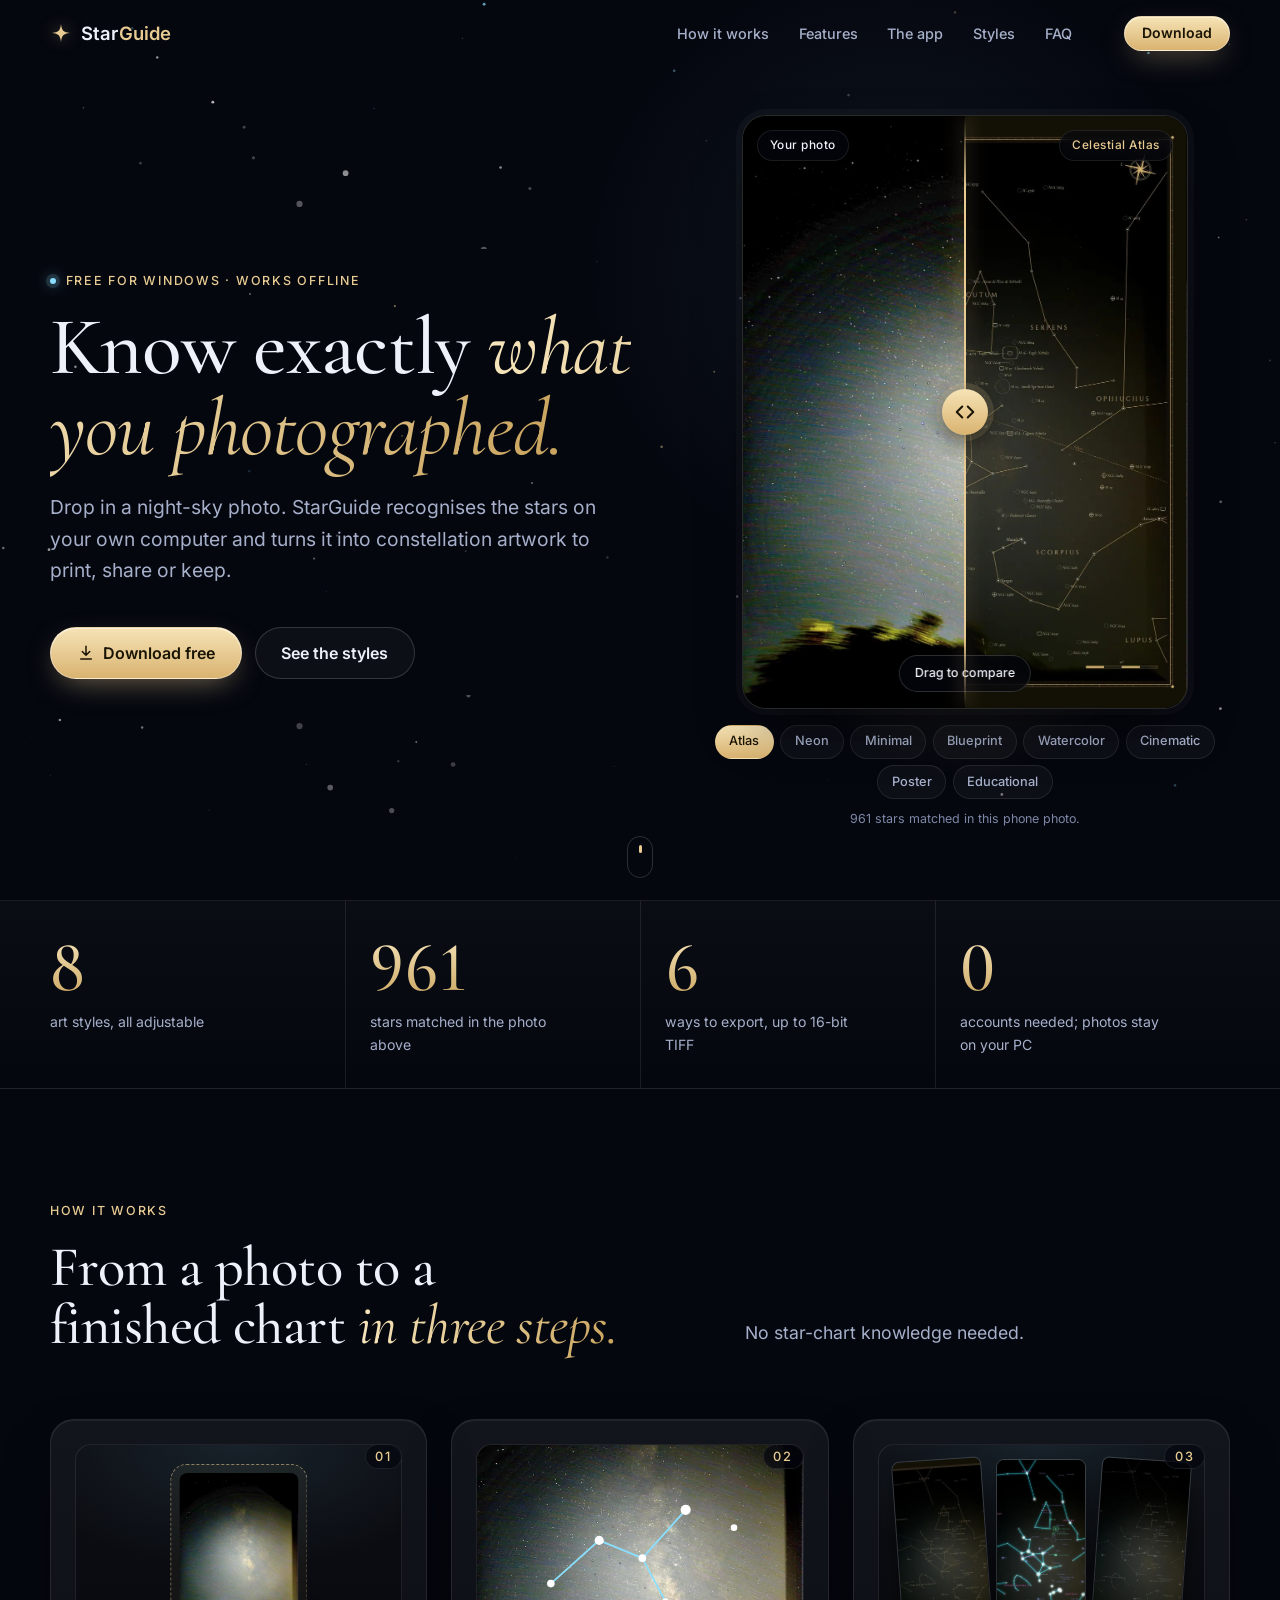
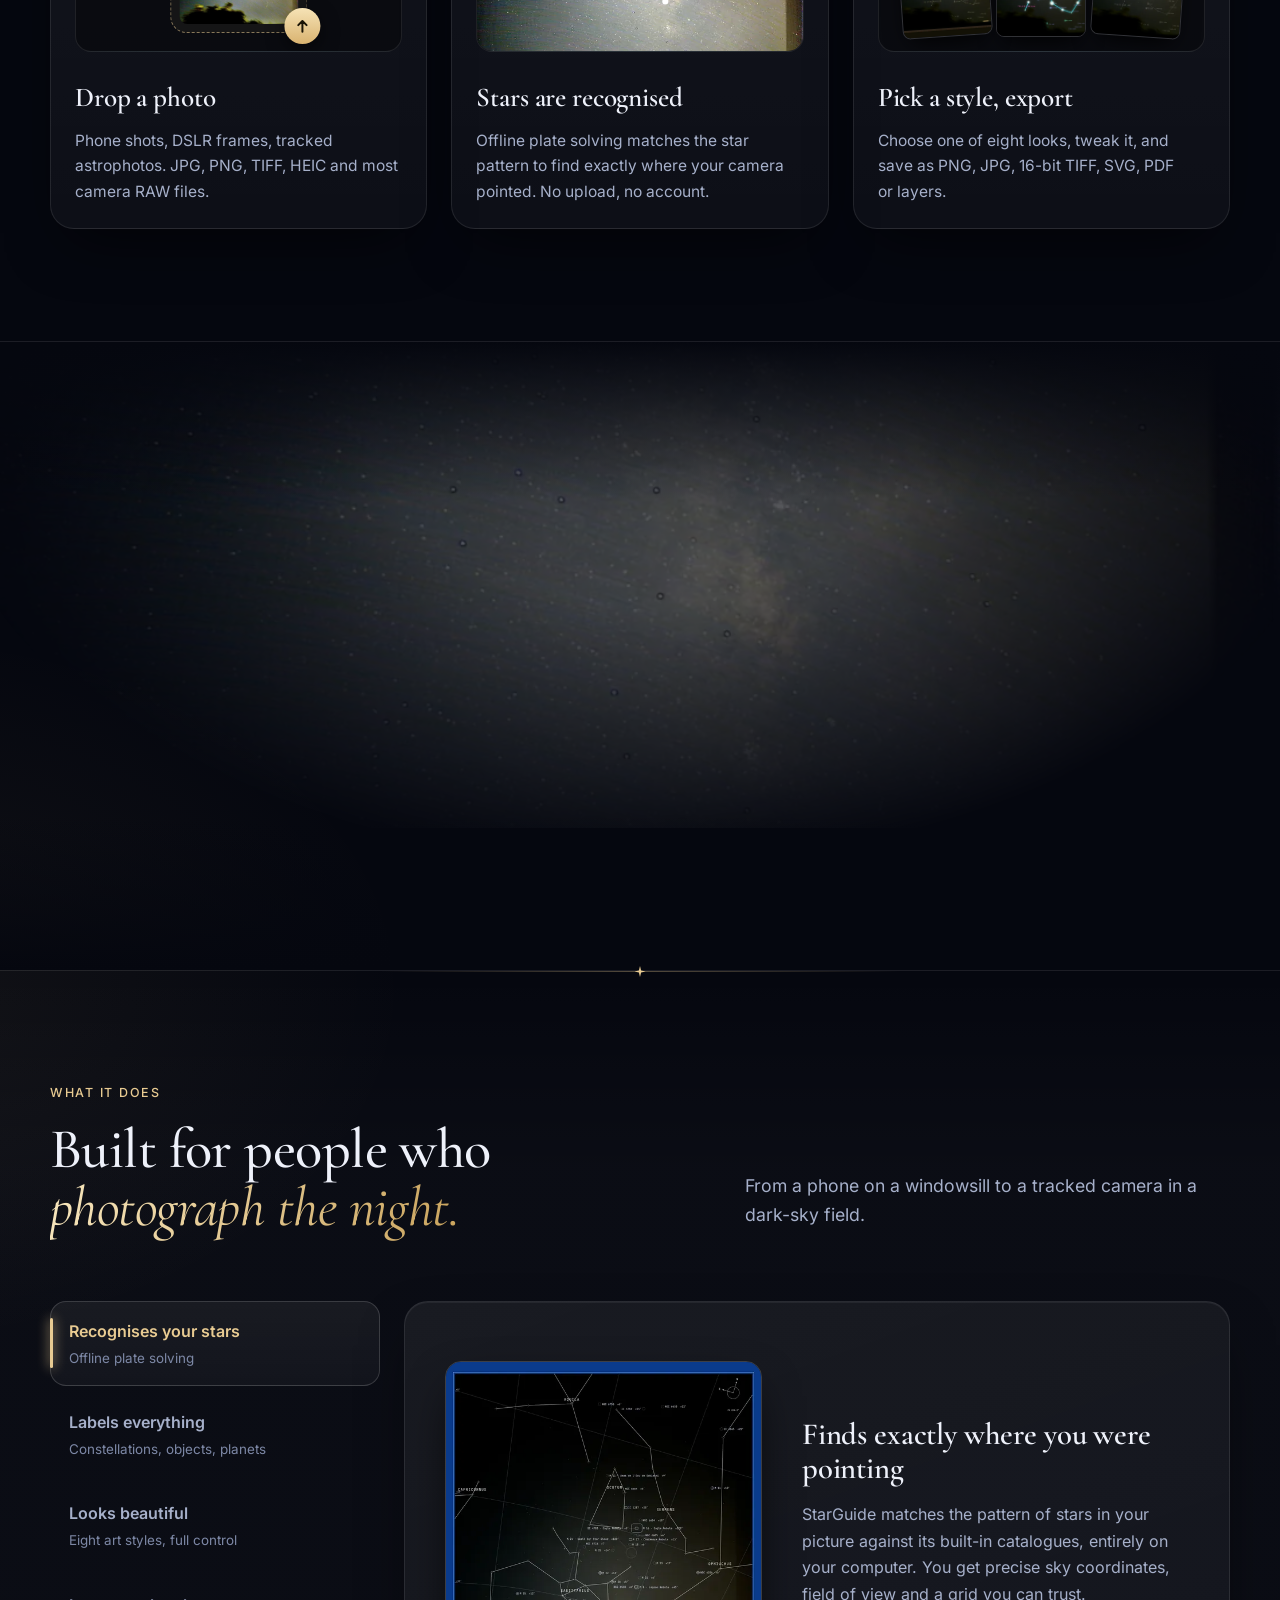
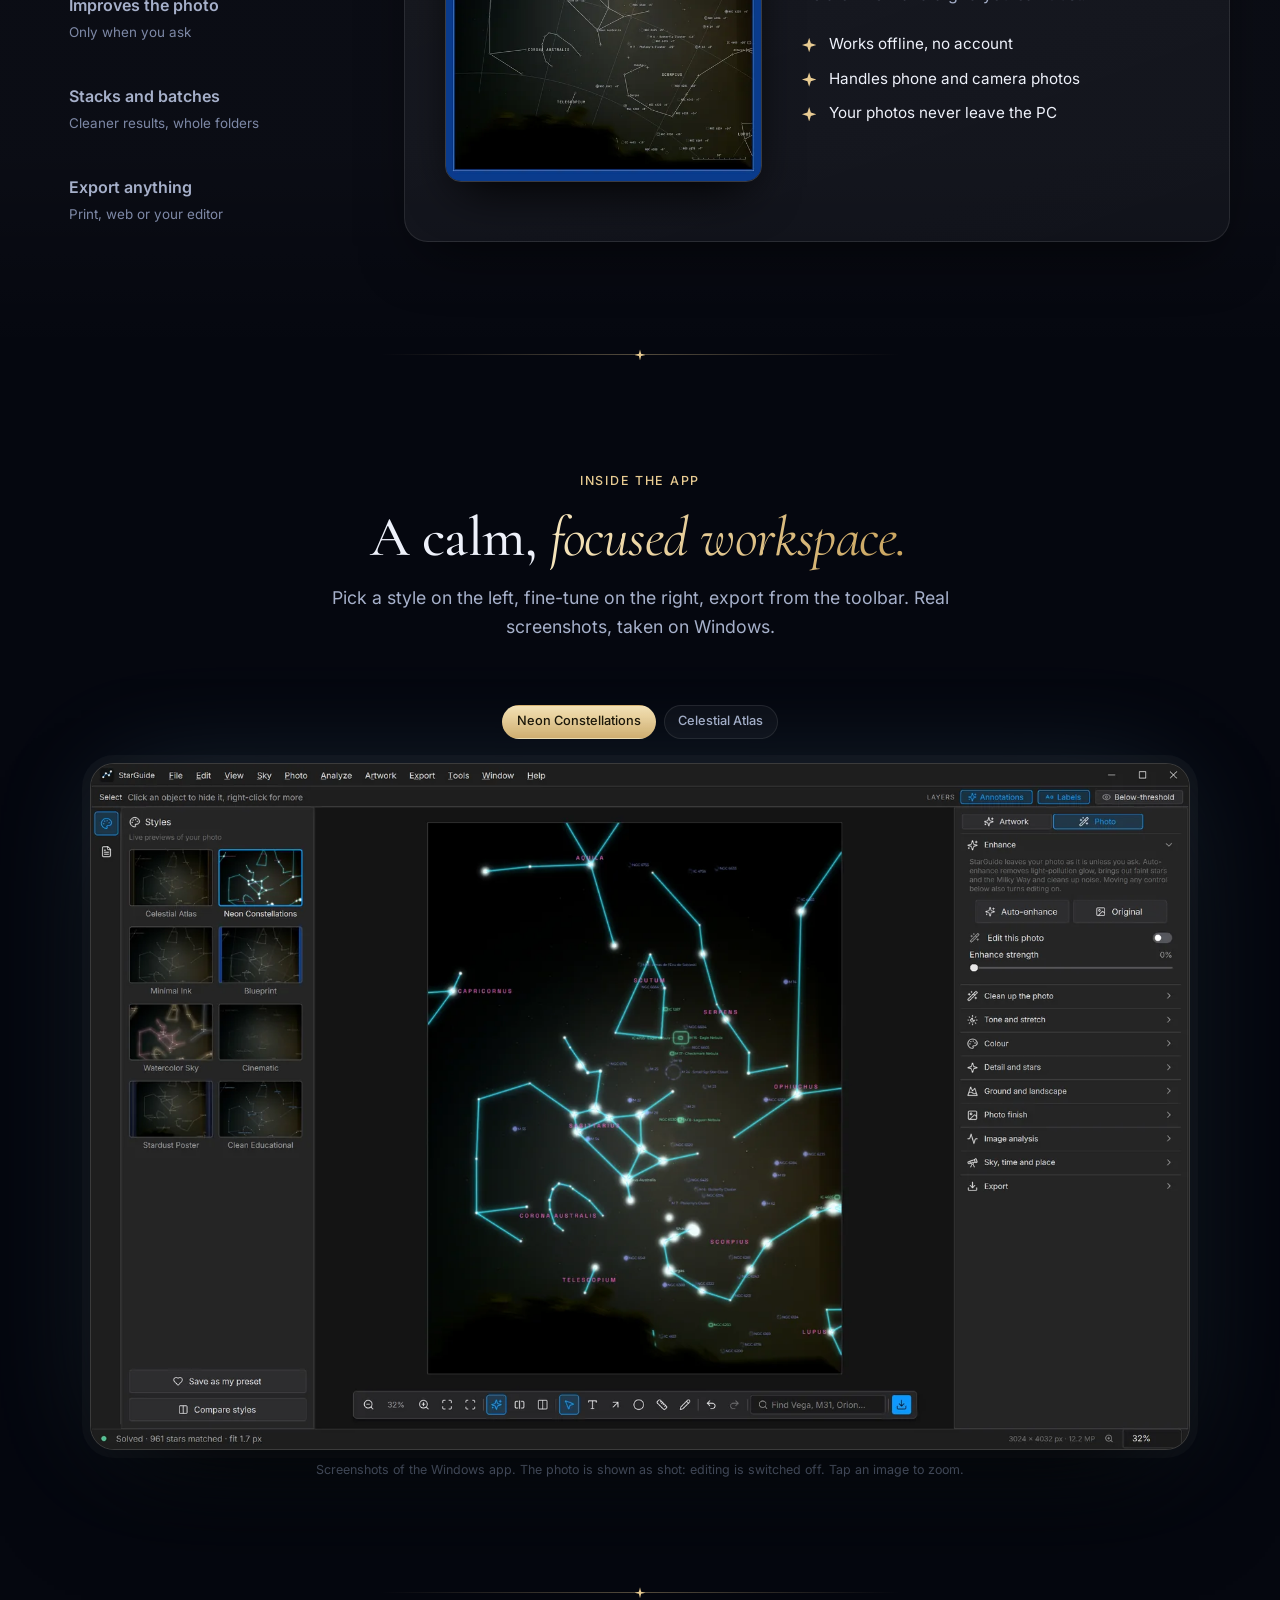
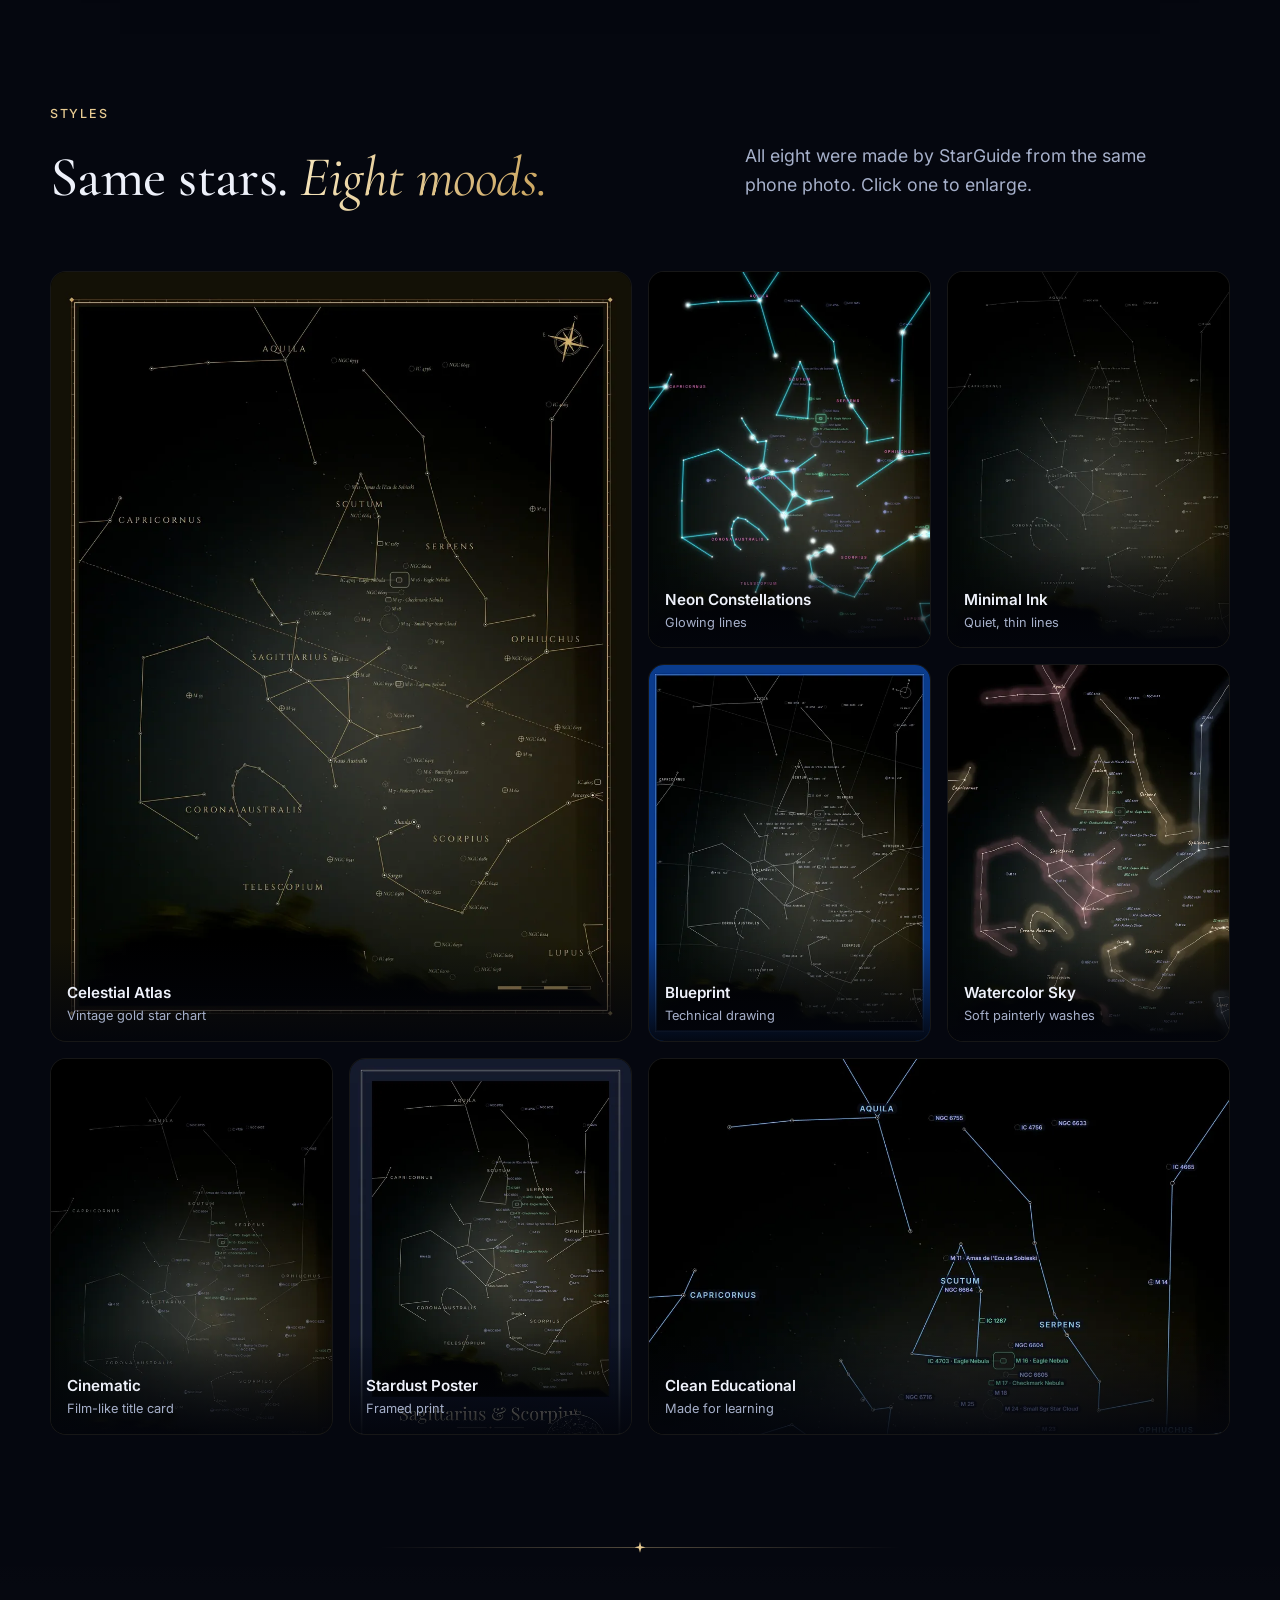
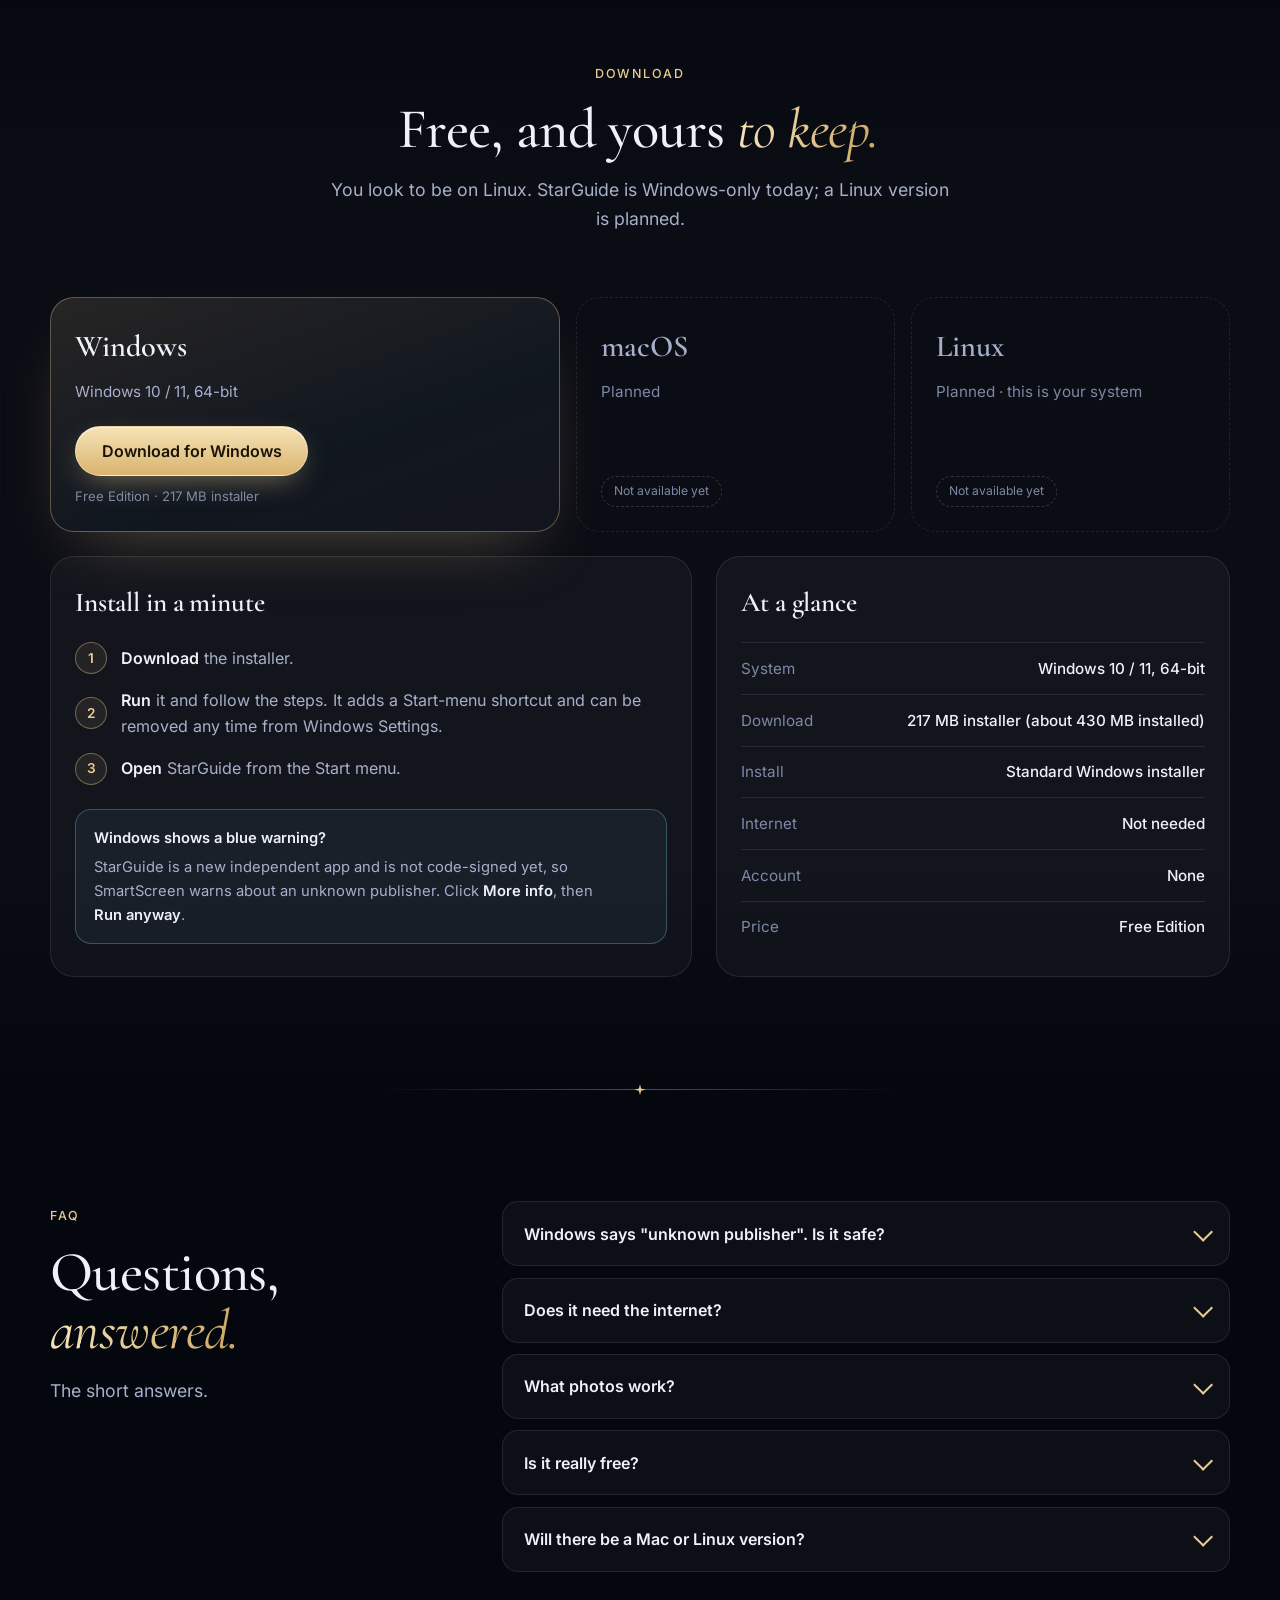
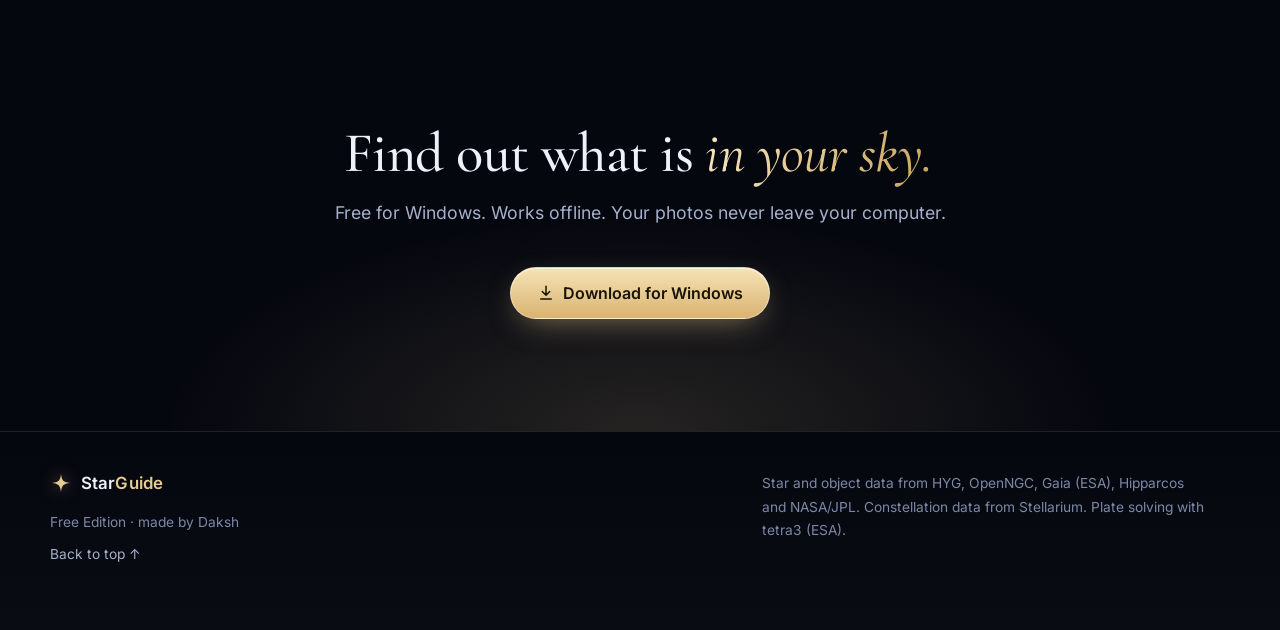
==== index.html @ fa088d29 "Download buttons go straight to the installer; drop the zip option" ====
<!doctype html>
<html lang="en" class="no-js">
<head>
<meta charset="utf-8">
<meta name="viewport" content="width=device-width, initial-scale=1">
<title>StarGuide – know what you photographed</title>
<meta name="description" content="StarGuide recognises the stars in your night-sky photo, offline, and turns it into beautiful annotated constellation artwork. Free for Windows.">
<meta name="theme-color" content="#05070f">
<meta name="color-scheme" content="dark">
<meta property="og:type" content="website">
<meta property="og:title" content="StarGuide – know what you photographed">
<meta property="og:description" content="Offline star recognition and constellation artwork for night-sky photos. Free for Windows.">
<meta property="og:image" content="img/og.jpg">
<meta property="og:image:width" content="1200">
<meta property="og:image:height" content="630">
<meta property="og:image:alt" content="A night-sky photo turned into a gold constellation chart by StarGuide">
<meta name="twitter:card" content="summary_large_image">
<link rel="icon" href="favicon.svg" type="image/svg+xml">
<link rel="preload" href="fonts/cormorant-garamond-latin-500-normal.woff" as="font" type="font/woff" crossorigin>
<link rel="preload" href="fonts/inter-latin-400-normal.woff" as="font" type="font/woff" crossorigin>
<link rel="preload" href="img/original-bright.webp" as="image" type="image/webp">
<link rel="stylesheet" href="css/style.css?v=20261121b">
<script>document.documentElement.className="js"</script>
</head>
<body>
<a class="skip" href="#main">Skip to content</a>
<div class="progress" aria-hidden="true"><i id="progress"></i></div>

<header class="nav" id="nav">
  <div class="wrap nav__in">
    <a class="brand" href="#top" aria-label="StarGuide home">
      <svg class="brand__mark" viewBox="0 0 64 64" aria-hidden="true"><path d="M32 6C34 25 39 30 58 32C39 34 34 39 32 58C30 39 25 34 6 32C25 30 30 25 32 6Z" fill="currentColor"/></svg>
      <span>Star<b>Guide</b></span>
    </a>
    <nav class="nav__links" id="menu" aria-label="Main">
      <a href="#how">How it works</a>
      <a href="#features">Features</a>
      <a href="#app">The app</a>
      <a href="#styles">Styles</a>
      <a href="#faq">FAQ</a>
    </nav>
    <a class="btn btn--sm nav__cta" href="#download">Download</a>
    <button class="burger" id="burger" type="button" aria-label="Menu" aria-expanded="false" aria-controls="menu"><i></i><i></i></button>
  </div>
</header>

<main id="main">
<!-- HERO -->
<section class="hero" id="top">
  <canvas class="hero__sky" id="sky" aria-hidden="true"></canvas>
  <div class="hero__glow" id="glow" aria-hidden="true"></div>
  <div class="wrap hero__in">
    <div class="hero__copy">
      <p class="eyebrow"><span class="dot"></span> Free for Windows · works offline</p>
      <h1>Know exactly <em>what you photographed.</em></h1>
      <p class="lead">Drop in a night-sky photo. StarGuide recognises the stars on your own computer and turns it into constellation artwork to print, share or keep.</p>
      <div class="cta">
        <a class="btn btn--lg" href="#download"><svg viewBox="0 0 24 24" aria-hidden="true"><path d="M12 3v12m0 0l-5-5m5 5l5-5M5 20h14" fill="none" stroke="currentColor" stroke-width="2" stroke-linecap="round" stroke-linejoin="round"/></svg>Download free</a>
        <a class="btn btn--ghost btn--lg" href="#styles">See the styles</a>
      </div>
    </div>

    <div class="stage" id="stage">
      <div class="cmp" id="cmp" style="--pos:50%">
        <img class="cmp__base" id="base" src="img/original-bright.webp" width="1100" height="1467" alt="Your night-sky photo of the Milky Way core, taken on a phone" fetchpriority="high">
        <div class="cmp__top">
          <img class="cmp__img is-on" id="topA" src="img/atlas.webp" width="1391" height="1800" alt="The same photo as a gold Celestial Atlas chart with constellations and objects labelled">
          <img class="cmp__img" id="topB" src="img/atlas.webp" width="1391" height="1800" alt="" aria-hidden="true">
        </div>
        <span class="cmp__tag cmp__tag--l" id="tagL">Your photo</span>
        <span class="cmp__tag cmp__tag--r" id="tagR">Celestial Atlas</span>
        <span class="cmp__hint" aria-hidden="true">Drag to compare</span>
        <div class="cmp__handle" id="handle" role="slider" tabindex="0" aria-label="Compare your photo with the StarGuide result" aria-valuemin="0" aria-valuemax="100" aria-valuenow="50" aria-valuetext="50% your photo">
          <span class="cmp__grip"><svg viewBox="0 0 24 24" aria-hidden="true"><path d="M9 6l-6 6 6 6M15 6l6 6-6 6" fill="none" stroke="currentColor" stroke-width="2.2" stroke-linecap="round" stroke-linejoin="round"/></svg></span>
        </div>
      </div>
      <div class="chips" id="chips" role="group" aria-label="Choose a style">
        <button type="button" class="chip is-on" data-style="atlas" aria-pressed="true">Atlas</button>
        <button type="button" class="chip" data-style="neon" aria-pressed="false">Neon</button>
        <button type="button" class="chip" data-style="minimal" aria-pressed="false">Minimal</button>
        <button type="button" class="chip" data-style="blueprint" aria-pressed="false">Blueprint</button>
        <button type="button" class="chip" data-style="watercolor" aria-pressed="false">Watercolor</button>
        <button type="button" class="chip" data-style="cinematic" aria-pressed="false">Cinematic</button>
        <button type="button" class="chip" data-style="poster" aria-pressed="false">Poster</button>
        <button type="button" class="chip" data-style="educational" aria-pressed="false">Educational</button>
      </div>
      <p class="caption">961 stars matched in this phone photo.</p>
    </div>
  </div>
  <a class="scrollcue" href="#how" aria-label="Scroll to how it works"><i></i></a>
</section>


<!-- FACTS -->
<section class="facts" aria-label="StarGuide in numbers">
  <ul class="wrap facts__in">
    <li><b data-n="8">8</b><span>art styles, all adjustable</span></li>
    <li><b data-n="961">961</b><span>stars matched in the photo above</span></li>
    <li><b data-n="6">6</b><span>ways to export, up to 16-bit TIFF</span></li>
    <li><b data-n="0">0</b><span>accounts needed; photos stay on your PC</span></li>
  </ul>
</section>

<!-- HOW IT WORKS -->
<section class="sec" id="how">
  <div class="wrap">
    <header class="sec__head sec__head--left reveal">
      <p class="eyebrow">How it works</p>
      <h2>From a photo to a finished chart <em>in three steps.</em></h2>
      <p class="sub">No star-chart knowledge needed.</p>
    </header>
    <ol class="steps" id="steps">
      <li class="step reveal">
        <div class="step__art step__art--drop" aria-hidden="true">
          <div class="dz"><img src="img/original-bright-sm.webp" alt="" width="560" height="747" loading="lazy"><span class="dz__arrow"><svg viewBox="0 0 24 24"><path d="M12 19V6m0 0l-5 5m5-5l5 5" fill="none" stroke="currentColor" stroke-width="2.4" stroke-linecap="round" stroke-linejoin="round"/></svg></span></div>
        </div>
        <span class="step__n">01</span>
        <h3>Drop a photo</h3>
        <p>Phone shots, DSLR frames, tracked astrophotos. JPG, PNG, TIFF, HEIC and most camera RAW files.</p>
      </li>
      <li class="step reveal">
        <div class="step__art" aria-hidden="true">
          <img class="solve__bg" src="img/original-bright-sm.webp" alt="" width="560" height="747" loading="lazy" decoding="async"><svg viewBox="0 0 220 140" class="solve"><g class="solve__lines" fill="none" stroke="var(--cyan)" stroke-width="1.4" stroke-linecap="round"><path d="M40 98L78 64L112 78L146 40L184 54"/><path d="M112 78L130 112"/></g><g fill="#fff"><circle cx="40" cy="98" r="3"/><circle cx="78" cy="64" r="3.6"/><circle cx="112" cy="78" r="3"/><circle cx="146" cy="40" r="4"/><circle cx="184" cy="54" r="2.6"/><circle cx="130" cy="112" r="2.4"/></g><circle class="solve__ring" cx="146" cy="40" r="10" fill="none" stroke="var(--gold)"/></svg>
        </div>
        <span class="step__n">02</span>
        <h3>Stars are recognised</h3>
        <p>Offline plate solving matches the star pattern to find exactly where your camera pointed. No upload, no account.</p>
      </li>
      <li class="step reveal">
        <div class="step__art step__art--styles" aria-hidden="true">
          <img src="img/atlas-sm.webp" alt="" width="560" height="725" loading="lazy"><img src="img/neon-sm.webp" alt="" width="560" height="747" loading="lazy"><img src="img/minimal-sm.webp" alt="" width="560" height="747" loading="lazy">
        </div>
        <span class="step__n">03</span>
        <h3>Pick a style, export</h3>
        <p>Choose one of eight looks, tweak it, and save as PNG, JPG, 16-bit TIFF, SVG, PDF or layers.</p>
      </li>
    </ol>
  </div>
</section>

<!-- STATEMENT -->
<section class="statement" aria-label="Our promise">
  <img class="statement__bg" src="img/original-bright.webp" width="1100" height="1467" alt="" loading="lazy" decoding="async">
  <div class="wrap reveal">
    <p class="statement__text">Your sky, named.<br><em>Your photos stay yours.</em></p>
    <p class="statement__sub">Recognition, catalogues and rendering all run on your computer.</p>
  </div>
</section>

<!-- FEATURES -->
<section class="sec sec--alt" id="features">
  <div class="wrap">
    <header class="sec__head sec__head--left reveal">
      <p class="eyebrow">What it does</p>
      <h2>Built for people who <em>photograph the night.</em></h2>
      <p class="sub">From a phone on a windowsill to a tracked camera in a dark-sky field.</p>
    </header>
    <div class="showcase reveal" id="showcase">
      <div class="tabs" role="tablist" aria-label="Features" aria-orientation="vertical">
        <button class="tab is-on" role="tab" id="t-solve" aria-controls="p-solve" aria-selected="true">
          <b>Recognises your stars</b><span>Offline plate solving</span></button>
        <button class="tab" role="tab" id="t-label" aria-controls="p-label" aria-selected="false" tabindex="-1">
          <b>Labels everything</b><span>Constellations, objects, planets</span></button>
        <button class="tab" role="tab" id="t-look" aria-controls="p-look" aria-selected="false" tabindex="-1">
          <b>Looks beautiful</b><span>Eight art styles, full control</span></button>
        <button class="tab" role="tab" id="t-fix" aria-controls="p-fix" aria-selected="false" tabindex="-1">
          <b>Improves the photo</b><span>Only when you ask</span></button>
        <button class="tab" role="tab" id="t-stack" aria-controls="p-stack" aria-selected="false" tabindex="-1">
          <b>Stacks and batches</b><span>Cleaner results, whole folders</span></button>
        <button class="tab" role="tab" id="t-export" aria-controls="p-export" aria-selected="false" tabindex="-1">
          <b>Export anything</b><span>Print, web or your editor</span></button>
      </div>
      <div class="panels">
        <div class="panel is-on" role="tabpanel" id="p-solve" aria-labelledby="t-solve" tabindex="0">
          <figure><img src="img/blueprint-sm.webp" width="560" height="733" loading="lazy" decoding="async" alt="Blueprint-style chart with coordinate grid, produced after the stars were recognised"></figure>
          <div><h3>Finds exactly where you were pointing</h3>
          <p>StarGuide matches the pattern of stars in your picture against its built-in catalogues, entirely on your computer. You get precise sky coordinates, field of view and a grid you can trust.</p>
          <ul class="ticks"><li>Works offline, no account</li><li>Handles phone and camera photos</li><li>Your photos never leave the PC</li></ul></div>
        </div>
        <div class="panel" role="tabpanel" id="p-label" aria-labelledby="t-label" tabindex="0" hidden>
          <figure><img src="img/educational-sm.webp" width="560" height="725" loading="lazy" decoding="async" alt="Clean Educational style with colour-coded labels for constellations, stars and nebulae"></figure>
          <div><h3>Names what is actually in frame</h3>
          <p>Constellation figures, bright stars, Messier and NGC objects, planets and the Moon, placed so labels do not collide with each other.</p>
          <ul class="ticks"><li>Colour-coded by object type</li><li>Collision-free label placement</li><li>Toggle any layer on or off</li></ul></div>
        </div>
        <div class="panel" role="tabpanel" id="p-look" aria-labelledby="t-look" tabindex="0" hidden>
          <figure><img src="img/neon-sm.webp" width="560" height="747" loading="lazy" decoding="async" alt="Neon Constellations style with glowing cyan and magenta lines"></figure>
          <div><h3>Eight styles, endlessly adjustable</h3>
          <p>From vintage gold atlas to glowing neon, each style is a starting point. Change colours, fonts, line weight and frames until it is yours.</p>
          <ul class="ticks"><li>Atlas, Neon, Ink, Blueprint and more</li><li>Full control of colour, type and lines</li><li>Print-ready poster layouts</li></ul></div>
        </div>
        <div class="panel" role="tabpanel" id="p-fix" aria-labelledby="t-fix" tabindex="0" hidden>
          <figure class="crop"><img src="img/app-enhance.webp" width="420" height="330" loading="lazy" decoding="async" alt="The Enhance section of StarGuide: Auto-enhance and Original buttons, an Edit this photo switch (off) and an Enhance strength slider at 0%"></figure>
          <div><h3>Your photo stays as shot, unless you choose</h3>
          <p>Optional clean-up, stretch, colour calibration and detail tools are there when you want them. Nothing is applied behind your back.</p>
          <ul class="ticks"><li>Opt-in, never automatic</li><li>One-click Auto-enhance or manual controls</li><li>Back to Original at any time</li></ul></div>
        </div>
        <div class="panel" role="tabpanel" id="p-stack" aria-labelledby="t-stack" tabindex="0" hidden>
          <div class="viz viz--stack" aria-hidden="true">
            <div class="pile"><img src="img/original-sm.webp" alt="" width="560" height="747"><img src="img/original-sm.webp" alt="" width="560" height="747"><img src="img/original-sm.webp" alt="" width="560" height="747"></div>
            <div class="files"><span>IMG_0001</span><span>IMG_0002</span><span>IMG_0003</span><span class="more">+ a whole folder</span></div>
          </div>
          <div><h3>More frames, cleaner sky</h3>
          <p>Combine several exposures for less noise, or point StarGuide at a whole folder and process every photo in one go.</p>
          <ul class="ticks"><li>Stack exposures of the same sky</li><li>Batch-process an entire folder</li><li>One go, start to finish</li></ul></div>
        </div>
        <div class="panel" role="tabpanel" id="p-export" aria-labelledby="t-export" tabindex="0" hidden>
          <div class="viz viz--fmt" aria-hidden="true">
            <div class="file"><b>PNG</b><small>Lossless</small></div>
            <div class="file"><b>JPG</b><small>Small and shareable</small></div>
            <div class="file"><b>TIFF</b><small>16-bit for editing</small></div>
            <div class="file"><b>SVG</b><small>Scalable vector</small></div>
            <div class="file"><b>PDF</b><small>Print-ready</small></div>
            <div class="file"><b>Layers</b><small>Finish in your editor</small></div>
          </div>
          <div><h3>Ready for the wall, the web or your editor</h3>
          <p>Export a flat image, a 16-bit TIFF for serious editing, scalable SVG, a print-ready PDF, or separate layers to finish in your own editor.</p>
          <ul class="ticks"><li>Print-ready PDF and vector SVG</li><li>16-bit TIFF for editing</li><li>Layered output</li></ul></div>
        </div>
      </div>
    </div>
  </div>
</section>

<!-- APP -->
<section class="sec" id="app">
  <div class="wrap">
    <header class="sec__head reveal">
      <p class="eyebrow">Inside the app</p>
      <h2>A calm, <em>focused workspace.</em></h2>
      <p class="sub">Pick a style on the left, fine-tune on the right, export from the toolbar. Real screenshots, taken on Windows.</p>
    </header>
    <div class="appshot reveal" id="appshot">
      <div class="appshot__bar" role="group" aria-label="Choose a screenshot">
        <button type="button" class="chip is-on" data-shot="neon" aria-pressed="true">Neon Constellations</button>
        <button type="button" class="chip" data-shot="atlas" aria-pressed="false">Celestial Atlas</button>
      </div>
      <div class="appshot__frame" id="appframe" tabindex="-1">
        <img class="appshot__img is-on" id="shotA" src="img/app-neon.webp" width="1600" height="1000" loading="lazy" decoding="async" alt="The StarGuide window: a style gallery on the left, the photo with glowing neon constellation lines in the centre, and photo controls on the right">
        <img class="appshot__img" id="shotB" src="img/app-atlas.webp" width="1600" height="1000" loading="lazy" decoding="async" alt="" aria-hidden="true">
      </div>
      <p class="caption">Screenshots of the Windows app. The photo is shown as shot: editing is switched off. Tap an image to zoom.</p>
    </div>
  </div>
</section>

<!-- STYLES -->
<section class="sec" id="styles">
  <div class="wrap">
    <header class="sec__head sec__head--left reveal">
      <p class="eyebrow">Styles</p>
      <h2>Same stars. <em>Eight moods.</em></h2>
      <p class="sub">All eight were made by StarGuide from the same phone photo. Click one to enlarge.</p>
    </header>
    <ul class="gallery">
      <li class="reveal g-big"><a href="img/atlas.webp" data-cap="Celestial Atlas — vintage star chart with fine gold linework"><img src="img/atlas.webp" width="1391" height="1800" loading="lazy" decoding="async" alt="Celestial Atlas style"><span><b>Celestial Atlas</b>Vintage gold star chart</span></a></li>
      <li class="reveal"><a href="img/neon.webp" data-cap="Neon Constellations — glowing lines over a deepened sky"><img src="img/neon-sm.webp" width="560" height="747" loading="lazy" decoding="async" alt="Neon Constellations style"><span><b>Neon Constellations</b>Glowing lines</span></a></li>
      <li class="reveal"><a href="img/minimal.webp" data-cap="Minimal Ink — ultra-thin lines and quiet small-caps labels"><img src="img/minimal-sm.webp" width="560" height="747" loading="lazy" decoding="async" alt="Minimal Ink style"><span><b>Minimal Ink</b>Quiet, thin lines</span></a></li>
      <li class="reveal"><a href="img/blueprint.webp" data-cap="Blueprint — technical drawing with grid and coordinate ticks"><img src="img/blueprint-sm.webp" width="560" height="733" loading="lazy" decoding="async" alt="Blueprint style"><span><b>Blueprint</b>Technical drawing</span></a></li>
      <li class="reveal"><a href="img/watercolor.webp" data-cap="Watercolor Sky — painterly washes and a pastel palette"><img src="img/watercolor-sm.webp" width="560" height="747" loading="lazy" decoding="async" alt="Watercolor Sky style"><span><b>Watercolor Sky</b>Soft painterly washes</span></a></li>
      <li class="reveal"><a href="img/cinematic.webp" data-cap="Cinematic — film-like grade and an elegant title card"><img src="img/cinematic-sm.webp" width="560" height="896" loading="lazy" decoding="async" alt="Cinematic style"><span><b>Cinematic</b>Film-like title card</span></a></li>
      <li class="reveal"><a href="img/poster.webp" data-cap="Stardust Poster — a framed print with title, legend and mini sky chart"><img src="img/poster-sm.webp" width="560" height="887" loading="lazy" decoding="async" alt="Stardust Poster style"><span><b>Stardust Poster</b>Framed print</span></a></li>
      <li class="reveal g-wide"><a href="img/educational.webp" data-cap="Clean Educational — high-contrast, colour-coded labels"><img src="img/educational.webp" width="1350" height="1800" loading="lazy" decoding="async" alt="Clean Educational style"><span><b>Clean Educational</b>Made for learning</span></a></li>
    </ul>
  </div>
</section>

<!-- DOWNLOAD -->
<section class="sec sec--alt" id="download">
  <div class="wrap">
    <header class="sec__head reveal">
      <p class="eyebrow">Download</p>
      <h2>Free, and yours <em>to keep.</em></h2>
      <p class="sub" id="osnote">StarGuide Free Edition for Windows 10 and 11.</p>
    </header>
    <div class="dl reveal">
      <div class="oses" role="list">
        <div class="os os--on" role="listitem" id="os-win" data-os="win">
          <h3>Windows</h3>
          <p>Windows 10 / 11, 64-bit</p>
          <a class="btn btn--lg" href="https://github.com/44-61-6B-73-68/StarGuide-releases/releases/latest/download/StarGuide-Setup-1.0.0.exe">Download for Windows</a>
          <small>Free Edition · 217 MB installer</small>
        </div>
        <div class="os os--soon" role="listitem" id="os-mac" data-os="mac"><h3>macOS</h3><p>Planned</p><span class="pill">Not available yet</span></div>
        <div class="os os--soon" role="listitem" id="os-lin" data-os="lin"><h3>Linux</h3><p>Planned</p><span class="pill">Not available yet</span></div>
      </div>
      <div class="install">
        <h3>Install in a minute</h3>
        <ol class="isteps">
          <li><span><b>Download</b> the installer.</span></li>
          <li><span><b>Run</b> it and follow the steps. It adds a Start-menu shortcut and can be removed any time from Windows Settings.</span></li>
          <li><span><b>Open</b> StarGuide from the Start menu.</span></li>
        </ol>
        <div class="callout">
          <b>Windows shows a blue warning?</b>
          <p>StarGuide is a new independent app and is not code-signed yet, so SmartScreen warns about an unknown publisher. Click <b>More info</b>, then <b>Run anyway</b>.</p>
        </div>
      </div>
      <div class="specs">
        <h3>At a glance</h3>
        <dl>
          <div><dt>System</dt><dd>Windows 10 / 11, 64-bit</dd></div>
          <div><dt>Download</dt><dd>217 MB installer (about 430 MB installed)</dd></div>
          <div><dt>Install</dt><dd>Standard Windows installer</dd></div>
          <div><dt>Internet</dt><dd>Not needed</dd></div>
          <div><dt>Account</dt><dd>None</dd></div>
          <div><dt>Price</dt><dd>Free Edition</dd></div>
        </dl>
      </div>
    </div>
  </div>
</section>

<!-- FAQ -->
<section class="sec" id="faq">
  <div class="wrap faqgrid">
    <header class="sec__head sec__head--stack reveal">
      <p class="eyebrow">FAQ</p>
      <h2>Questions, <em>answered.</em></h2>
      <p class="sub">The short answers.</p>
    </header>
    <div class="faq reveal">
      <details><summary>Windows says "unknown publisher". Is it safe?</summary><div class="ans"><p>StarGuide is a new independent app and is not code-signed yet, so Windows SmartScreen shows a warning. Click <b>More info</b>, then <b>Run anyway</b>.</p></div></details>
      <details><summary>Does it need the internet?</summary><div class="ans"><p>No. Star recognition, catalogues and rendering all run on your computer. Only optional extras (online solving, satellite data, update check) use the internet, and only when you switch them on.</p></div></details>
      <details><summary>What photos work?</summary><div class="ans"><p>JPG, PNG, TIFF, HEIC and most camera RAW files, from phone shots to wide-field astrophotos.</p></div></details>
      <details><summary>Is it really free?</summary><div class="ans"><p>Yes. This version is free to use and keep. Future versions may add paid editions, but the copy you download stays yours.</p></div></details>
      <details><summary>Will there be a Mac or Linux version?</summary><div class="ans"><p>They are planned, but only Windows is available today.</p></div></details>
    </div>
  </div>
</section>
<section class="closer" aria-labelledby="closer-h">
  <div class="wrap reveal">
    <h2 id="closer-h">Find out what is <em>in your sky.</em></h2>
    <p class="sub">Free for Windows. Works offline. Your photos never leave your computer.</p>
    <p class="cta cta--center"><a class="btn btn--lg" href="https://github.com/44-61-6B-73-68/StarGuide-releases/releases/latest/download/StarGuide-Setup-1.0.0.exe"><svg viewBox="0 0 24 24" aria-hidden="true"><path d="M12 3v12m0 0l-5-5m5 5l5-5M5 20h14" fill="none" stroke="currentColor" stroke-width="2" stroke-linecap="round" stroke-linejoin="round"/></svg>Download for Windows</a></p>
  </div>
</section>
</main>

<footer class="foot">
  <div class="wrap foot__in">
    <div>
      <a class="brand" href="#top"><svg class="brand__mark" viewBox="0 0 64 64" aria-hidden="true"><path d="M32 6C34 25 39 30 58 32C39 34 34 39 32 58C30 39 25 34 6 32C25 30 30 25 32 6Z" fill="currentColor"/></svg><span>Star<b>Guide</b></span></a>
      <p>Free Edition · made by Daksh</p>
      <p><a class="totop" href="#top">Back to top ↑</a></p>
    </div>
    <p class="credits">Star and object data from HYG, OpenNGC, Gaia (ESA), Hipparcos and NASA/JPL. Constellation data from Stellarium. Plate solving with tetra3 (ESA).</p>
  </div>
</footer>

<dialog class="lb" id="lb" aria-label="Image viewer">
  <button class="lb__x" type="button" aria-label="Close">×</button>
  <button class="lb__zoom" type="button">Zoom</button>
  <button class="lb__nav lb__prev" type="button" aria-label="Previous style">‹</button>
  <figure><img id="lbImg" alt=""><figcaption id="lbCap"></figcaption></figure>
  <button class="lb__nav lb__next" type="button" aria-label="Next style">›</button>
</dialog>

<script src="js/main.js?v=20261121b" defer></script>
</body>
</html>
---- css/style.css ----
/* StarGuide landing page — design tokens first */
@font-face{font-family:"Cormorant Garamond";src:url(../fonts/cormorant-garamond-latin-500-normal.woff) format("woff");font-weight:500;font-style:normal;font-display:swap}
@font-face{font-family:"Cormorant Garamond";src:url(../fonts/cormorant-garamond-latin-600-normal.woff) format("woff");font-weight:600;font-style:normal;font-display:swap}
@font-face{font-family:"Cormorant Garamond";src:url(../fonts/cormorant-garamond-latin-400-italic.woff) format("woff");font-weight:400;font-style:italic;font-display:swap}
@font-face{font-family:"Inter";src:url(../fonts/inter-latin-400-normal.woff) format("woff");font-weight:400;font-display:swap}
@font-face{font-family:"Inter";src:url(../fonts/inter-latin-500-normal.woff) format("woff");font-weight:500;font-display:swap}
@font-face{font-family:"Inter";src:url(../fonts/inter-latin-600-normal.woff) format("woff");font-weight:600;font-display:swap}

:root{
  --bg:#05070f; --bg2:#080c1a; --surface:rgba(255,255,255,.035); --surface2:rgba(255,255,255,.06);
  --line:rgba(255,255,255,.09); --line2:rgba(255,255,255,.16);
  --text:#eef1fa; --muted:#a6b0ca; --dim:#7d88a6;
  --gold:#e8cb92; --gold2:#c9a35c; --cyan:#8adfff;
  --serif:"Cormorant Garamond","Iowan Old Style","Palatino Linotype",Georgia,serif;
  --sans:"Inter",system-ui,-apple-system,"Segoe UI",Roboto,sans-serif;
  --r-sm:10px; --r-md:16px; --r-lg:24px;
  --s1:.5rem; --s2:1rem; --s3:1.5rem; --s4:2.5rem; --s5:4rem; --s6:7rem;
  --shadow:0 1px 0 rgba(255,255,255,.06) inset,0 24px 60px -20px rgba(0,0,0,.7);
  --ease:cubic-bezier(.2,.7,.2,1);
  --nav-h:68px;
}
*{box-sizing:border-box}
html{scroll-behavior:smooth;scroll-padding-top:calc(var(--nav-h) + 12px);-webkit-text-size-adjust:100%}
body{margin:0;background:var(--bg);color:var(--text);font:400 1rem/1.65 var(--sans);-webkit-font-smoothing:antialiased;overflow-x:hidden;
  background-image:radial-gradient(1200px 700px at 78% -8%,rgba(60,90,170,.22),transparent 60%),radial-gradient(900px 600px at -10% 30%,rgba(232,203,146,.06),transparent 60%)}
img{max-width:100%;height:auto;display:block}
a{color:var(--cyan)}
:focus-visible{outline:2px solid var(--cyan);outline-offset:3px;border-radius:6px}
.skip{position:absolute;left:-999px;top:8px;background:var(--gold);color:#1a1405;padding:.6rem 1rem;border-radius:8px;z-index:100;font-weight:600}
.skip:focus{left:8px}
.wrap{width:min(1180px,100% - 2.5rem);margin-inline:auto}
.wrap--narrow{width:min(820px,100% - 2.5rem)}
.progress{position:fixed;inset:0 0 auto 0;height:2px;z-index:60;pointer-events:none}
.progress i{display:block;height:100%;width:100%;transform:scaleX(0);transform-origin:left;background:linear-gradient(90deg,var(--gold),var(--cyan))}

/* type */
h1,h2,h3{margin:0;font-weight:500}
h1,h2{font-family:var(--serif);letter-spacing:-.01em;text-wrap:balance}
h1{font-size:clamp(2.8rem,6.4vw,5.2rem);line-height:.98;font-weight:500}
h2{font-size:clamp(2.2rem,4.4vw,3.6rem);line-height:1.04}
h1 em,h2 em{font-style:italic;font-weight:400;background:linear-gradient(100deg,#f7e6bd,var(--gold2));-webkit-background-clip:text;background-clip:text;color:transparent;padding-right:.06em}
h3{font-size:1.1rem;font-weight:600;letter-spacing:-.005em}
p{margin:0}
.eyebrow{display:inline-flex;align-items:center;gap:.6rem;font-size:.78rem;font-weight:500;letter-spacing:.14em;text-transform:uppercase;color:var(--gold);margin-bottom:var(--s2)}
.eyebrow .dot{width:6px;height:6px;border-radius:50%;background:var(--cyan);box-shadow:0 0 0 4px rgba(138,223,255,.15),0 0 14px var(--cyan)}
.lead{font-size:clamp(1.05rem,1.5vw,1.2rem);color:var(--muted);max-width:34em;margin-top:var(--s3)}
.sub{color:var(--muted);font-size:1.1rem;max-width:36em;margin:var(--s2) auto 0}

/* buttons */
.btn{display:inline-flex;align-items:center;justify-content:center;gap:.55rem;font:600 .95rem/1 var(--sans);color:#1a1405;text-decoration:none;padding:.8rem 1.25rem;border-radius:999px;border:1px solid rgba(255,255,255,.35);
  background:linear-gradient(180deg,#f6e3b6,#d9b370);box-shadow:0 1px 0 rgba(255,255,255,.5) inset,0 10px 30px -10px rgba(232,203,146,.55);transition:transform .25s var(--ease),box-shadow .25s,filter .25s;cursor:pointer}
.btn:hover{transform:translateY(-2px);filter:brightness(1.06);box-shadow:0 1px 0 rgba(255,255,255,.5) inset,0 16px 38px -10px rgba(232,203,146,.7)}
.btn:active{transform:translateY(1px) scale(.97);filter:brightness(.96)}
.chip:active,.tab:active{transform:scale(.97)}
.btn svg{width:18px;height:18px}
.btn--lg{padding:1rem 1.6rem;font-size:1rem}
.btn--sm{padding:.6rem 1.05rem;font-size:.88rem}
.btn--ghost{background:var(--surface);color:var(--text);border-color:var(--line2);box-shadow:none}
.btn--ghost:hover{background:var(--surface2);box-shadow:none;filter:none}

/* nav */
.nav{position:fixed;inset:0 0 auto 0;z-index:50;height:var(--nav-h);display:flex;align-items:center;transition:background .3s,border-color .3s,backdrop-filter .3s;border-bottom:1px solid transparent}
.nav.is-stuck{background:rgba(5,7,15,.72);backdrop-filter:saturate(1.4) blur(16px);-webkit-backdrop-filter:saturate(1.4) blur(16px);border-color:var(--line)}
.nav__in{display:flex;align-items:center;justify-content:space-between;gap:var(--s3)}
.brand{display:inline-flex;align-items:center;gap:.55rem;text-decoration:none;color:var(--text);font:600 1.15rem/1 var(--sans);letter-spacing:.01em}
.brand b{color:var(--gold);font-weight:600}
.brand__mark{width:22px;height:22px;color:var(--gold);filter:drop-shadow(0 0 8px rgba(232,203,146,.5))}
.nav__links{display:flex;gap:.25rem;margin-left:auto;margin-right:var(--s2)}
.nav__links a{color:var(--muted);text-decoration:none;font-size:.9rem;font-weight:500;padding:.5rem .8rem;border-radius:999px;transition:color .2s,background .2s}
.nav__links a:hover{color:var(--text)}
.nav__links a.is-active{color:var(--text);background:var(--surface2)}

/* hero */
.hero{position:relative;min-height:100svh;display:flex;align-items:center;padding:calc(var(--nav-h) + 1rem) 0 var(--s4);overflow:hidden;isolation:isolate}
.hero__sky{position:absolute;inset:0;width:100%;height:100%;z-index:-1}
.hero::after{content:"";position:absolute;inset:auto 0 0 0;height:160px;background:linear-gradient(transparent,var(--bg));z-index:-1;pointer-events:none}
.hero__in{display:grid;grid-template-columns:minmax(0,1.05fr) minmax(0,.95fr);gap:clamp(2rem,5vw,5rem);align-items:center}
.cta{display:flex;flex-wrap:wrap;gap:.8rem;margin-top:var(--s4)}
.trust-unused{display:flex;flex-wrap:wrap;gap:.5rem .6rem;list-style:none;margin:var(--s4) 0 0;padding:0}
.trust li{font-size:.82rem;color:var(--muted);padding:.35rem .8rem;border:1px solid var(--line);border-radius:999px;background:var(--surface)}
.scrollcue{position:absolute;left:50%;bottom:22px;width:26px;height:42px;margin-left:-13px;border:1.5px solid var(--line2);border-radius:14px;display:block}
.scrollcue i{position:absolute;left:50%;top:8px;width:3px;height:8px;margin-left:-1.5px;border-radius:2px;background:var(--gold);animation:cue 2s var(--ease) infinite}
@keyframes cue{0%{opacity:0;transform:translateY(0)}30%{opacity:1}100%{opacity:0;transform:translateY(14px)}}

.hero__glow{position:absolute;inset:0;z-index:-1;pointer-events:none;background:radial-gradient(520px circle at var(--hx,70%) var(--hy,30%),rgba(138,223,255,.07),transparent 60%)}

/* hero entrance */
.js .hero__copy>*{opacity:0;transform:translateY(22px);animation:rise .9s var(--ease) forwards}
.js .hero__copy>*:nth-child(1){animation-delay:.05s}.js .hero__copy>*:nth-child(2){animation-delay:.15s}.js .hero__copy>*:nth-child(3){animation-delay:.28s}.js .hero__copy>*:nth-child(4){animation-delay:.4s}
.js .stage{opacity:0;animation:rise 1.1s var(--ease) .2s forwards}
@keyframes rise{to{opacity:1;transform:none}}

/* before/after */
.stage{width:100%;max-width:540px;justify-self:center;position:relative}
.stage{--gr:232;--gg:203;--gb:146;transition:--gr .9s,--gg .9s,--gb .9s}
@property --gr{syntax:"<number>";inherits:true;initial-value:232}
@property --gg{syntax:"<number>";inherits:true;initial-value:203}
@property --gb{syntax:"<number>";inherits:true;initial-value:146}
.stage::before{content:"";position:absolute;inset:-12% -10%;background:radial-gradient(closest-side,rgba(var(--gr),var(--gg),var(--gb),.22),transparent 70%);z-index:-1;filter:blur(10px)}
.cmp{position:relative;aspect-ratio:3/4;min-height:340px;max-height:min(66svh,720px);margin-inline:auto;border-radius:var(--r-lg);overflow:hidden;border:1px solid var(--line2);background:#000;box-shadow:var(--shadow),0 0 0 6px rgba(255,255,255,.03);user-select:none;-webkit-user-select:none;touch-action:pan-y;cursor:ew-resize;transition:transform .5s var(--ease);will-change:transform}
.cmp img{position:absolute;inset:0;width:100%;height:100%;object-fit:cover}
.cmp__top{position:absolute;inset:0;clip-path:inset(0 0 0 var(--pos))}
.cmp__img{opacity:0;transition:opacity .5s var(--ease)}
.cmp__img.is-on{opacity:1}
.cmp__tag{position:absolute;top:14px;padding:.3rem .75rem;border-radius:999px;font-size:.74rem;font-weight:500;letter-spacing:.04em;color:var(--text);background:rgba(5,7,15,.6);backdrop-filter:blur(10px);-webkit-backdrop-filter:blur(10px);border:1px solid var(--line);pointer-events:none;z-index:2}
.cmp__tag--l{left:14px}.cmp__tag--r{right:14px;color:var(--gold)}
.cmp__handle{position:absolute;top:0;bottom:0;left:var(--pos);width:44px;margin-left:-22px;z-index:3;cursor:ew-resize;outline-offset:-4px;touch-action:pan-y}
.cmp__handle::before{content:"";position:absolute;left:50%;top:0;bottom:0;width:2px;margin-left:-1px;background:linear-gradient(transparent,var(--gold) 12%,var(--gold) 88%,transparent);box-shadow:0 0 18px rgba(232,203,146,.7)}
.cmp__grip{position:absolute;top:50%;left:50%;width:46px;height:46px;margin:-23px 0 0 -23px;border-radius:50%;display:grid;place-items:center;color:#1a1405;background:linear-gradient(180deg,#f6e3b6,#d9b370);box-shadow:0 8px 24px rgba(0,0,0,.55),0 0 0 6px rgba(232,203,146,.18);transition:transform .25s var(--ease)}
.cmp__grip svg{width:22px;height:22px}
.cmp__handle:hover .cmp__grip,.cmp.is-drag .cmp__grip{transform:scale(1.1)}
.cmp__handle:focus-visible{outline:none}
.cmp__handle:focus-visible .cmp__grip{box-shadow:0 0 0 3px var(--bg),0 0 0 6px var(--cyan)}
.cmp__hint{position:absolute;left:50%;bottom:16px;transform:translateX(-50%);z-index:2;padding:.45rem .95rem;border-radius:999px;font-size:.78rem;font-weight:500;color:var(--text);background:rgba(5,7,15,.62);backdrop-filter:blur(10px);-webkit-backdrop-filter:blur(10px);border:1px solid var(--line2);pointer-events:none;white-space:nowrap;transition:opacity .5s,transform .5s var(--ease)}
.cmp.is-touched .cmp__hint{opacity:0;transform:translate(-50%,8px)}
.chips{display:flex;flex-wrap:wrap;justify-content:center;gap:.4rem;margin-top:var(--s2)}
.chip{font:500 .8rem/1 var(--sans);color:var(--muted);background:var(--surface);border:1px solid var(--line);border-radius:999px;padding:.6rem .85rem;cursor:pointer;transition:all .25s var(--ease)}
.chip:hover{color:var(--text);border-color:var(--line2);transform:translateY(-1px)}
.chip.is-on{color:#1a1405;background:linear-gradient(180deg,#f6e3b6,#d9b370);border-color:transparent}
.js .chips{display:flex}.no-js .chips{display:none}
.caption{text-align:center;font-size:.78rem;color:var(--dim);margin-top:.6rem}

/* burger */
.burger{all:unset;display:none;box-sizing:border-box;width:42px;height:42px;border-radius:50%;border:1px solid var(--line2);background:var(--surface);cursor:pointer;position:relative}
.burger i{position:absolute;left:12px;right:12px;height:2px;background:var(--text);border-radius:2px;transition:transform .3s var(--ease),top .3s var(--ease)}
.burger i:first-child{top:16px}.burger i:last-child{top:24px}
.burger[aria-expanded=true] i:first-child{top:20px;transform:rotate(45deg)}
.burger[aria-expanded=true] i:last-child{top:20px;transform:rotate(-45deg)}
.burger:focus-visible{outline:2px solid var(--cyan);outline-offset:2px}

.cmp__tag i{font-style:normal;color:var(--gold);margin-left:.35rem}
.cmp__top{background:var(--card-bg,transparent)}
.cmp__img.contain{object-fit:contain}
.cmp__tog{all:unset;box-sizing:border-box;position:absolute;top:14px;left:14px;z-index:4;cursor:pointer;display:inline-flex;align-items:center;gap:.45rem;padding:.3rem .65rem .3rem .75rem;border-radius:999px;font-size:.74rem;font-weight:500;letter-spacing:.04em;color:var(--text);background:rgba(5,7,15,.62);backdrop-filter:blur(10px);-webkit-backdrop-filter:blur(10px);border:1px solid var(--line2);transition:border-color .25s,background .25s}
.cmp__tog:hover{border-color:rgba(232,203,146,.6);background:rgba(5,7,15,.8)}
.cmp__tog svg{width:13px;height:13px;color:var(--gold)}
.cmp__tog:focus-visible{outline:2px solid var(--cyan);outline-offset:2px}
.cmp__tog[aria-pressed=false] i{color:var(--muted)}
.no-js .cmp__tog svg{display:none}

/* app screenshot */
.appshot{max-width:1100px;margin-inline:auto;text-align:center}
.appshot__bar{display:flex;justify-content:center;gap:.5rem;margin-bottom:var(--s3)}
.appshot__frame{position:relative;aspect-ratio:16/10;border-radius:var(--r-lg);overflow:hidden;border:1px solid var(--line2);background:#161616;box-shadow:0 50px 110px -30px #000,0 0 0 8px rgba(255,255,255,.03),0 0 120px -20px rgba(138,223,255,.18)}
.appshot__img{position:absolute;inset:0;width:100%;height:100%;object-fit:cover;opacity:0;transition:opacity .6s var(--ease)}
.appshot__img.is-on{opacity:1}
.no-js .appshot__img+.appshot__img{display:none}
.no-js .appshot__bar{display:none}

/* facts */
.facts{border-block:1px solid var(--line);background:linear-gradient(180deg,rgba(255,255,255,.025),transparent)}
.facts__in{list-style:none;margin-block:0;padding:0;display:grid;grid-template-columns:repeat(4,minmax(0,1fr))}
.facts__in li{padding:2rem 1.5rem;border-left:1px solid var(--line);display:flex;flex-direction:column;gap:.4rem}
.facts__in li:first-child{border-left:0;padding-left:0}
.facts__in b{font:500 clamp(3rem,5.5vw,4.6rem)/1 var(--serif);background:linear-gradient(180deg,#f7e6bd,var(--gold2));-webkit-background-clip:text;background-clip:text;color:transparent;font-variant-numeric:lining-nums;font-feature-settings:"lnum" 1}
.facts__in span{font-size:.88rem;color:var(--muted);max-width:15em}

/* statement: the one full-bleed moment */
.statement{position:relative;overflow:hidden;padding:clamp(6rem,16vw,12rem) 0;text-align:center;isolation:isolate;border-block:1px solid var(--line)}
.statement__bg{position:absolute;inset:-12% 0;width:100%;height:124%;object-fit:cover;opacity:.32;z-index:-2;transform:translateY(var(--py,0px));filter:saturate(.8);-webkit-mask-image:radial-gradient(ellipse at center,#000 30%,transparent 78%);mask-image:radial-gradient(ellipse at center,#000 30%,transparent 78%)}
.statement::after{content:"";position:absolute;inset:0;background:linear-gradient(180deg,var(--bg),transparent 25%,transparent 75%,var(--bg));z-index:-1}
.statement__text{font:500 clamp(2.6rem,7.5vw,6.4rem)/1 var(--serif);letter-spacing:-.015em;text-wrap:balance}
.statement__text em{font-weight:400;background:linear-gradient(100deg,#f7e6bd,var(--gold2));-webkit-background-clip:text;background-clip:text;color:transparent;padding-right:.06em}
.statement__sub{margin-top:var(--s3);color:var(--muted);font-size:1.05rem}

/* editorial heads */
.sec__head--left{text-align:left;display:grid;grid-template-columns:minmax(0,1.3fr) minmax(0,1fr);gap:var(--s2) var(--s5);align-items:end}
.sec__head.sec__head--left .eyebrow{grid-column:1 / -1;justify-content:flex-start;margin-bottom:0}
.sec__head--left .sub{margin:0 0 .5rem;max-width:26em}
.sec__head--stack{text-align:left;margin-bottom:var(--s3)}
.sec__head.sec__head--stack .eyebrow{justify-content:flex-start}
.sec__head--stack .sub{margin-left:0}
.faqgrid{display:grid;grid-template-columns:minmax(0,.8fr) minmax(0,1.5fr);gap:var(--s5);align-items:start}
.faqgrid .sec__head{position:sticky;top:calc(var(--nav-h) + 2rem)}

/* image loading placeholders */
img[loading=lazy]{background:linear-gradient(110deg,#0a0e1b 30%,#131a31 50%,#0a0e1b 70%);background-size:200% 100%;animation:shimmer 1.8s linear infinite}
.js img[loading=lazy]{opacity:0;transition:opacity .7s var(--ease)}
.js img[loading=lazy].is-loaded{opacity:1;animation:none;background:none}
.js .pile img[loading=lazy].is-loaded,.js .gallery img.is-loaded{opacity:1}
@keyframes shimmer{to{background-position:-200% 0}}
.statement__bg.is-loaded{opacity:.32!important}
.appshot__img.is-on.is-loaded{opacity:1}
.js .appshot__img.is-loaded:not(.is-on){opacity:0}
.chip--ghost{background:transparent;border-style:dashed}
.appshot__frame{cursor:zoom-in}

/* sections */
.sec{padding:var(--s6) 0;position:relative}
.sec--alt{background:linear-gradient(180deg,transparent,rgba(255,255,255,.022) 20%,rgba(255,255,255,.022) 80%,transparent)}
.sec__head{text-align:center;margin-bottom:var(--s5)}
.sec__head .eyebrow{justify-content:center}

/* reveal */
.js .reveal{opacity:0;transform:translateY(26px);transition:opacity .9s var(--ease),transform .9s var(--ease);transition-delay:var(--d,0s)}
.js .reveal.is-in{opacity:1;transform:none}

/* steps */
.steps{list-style:none;margin:0;padding:0;display:grid;grid-template-columns:repeat(3,minmax(0,1fr));gap:var(--s3);position:relative;counter-reset:s}
.step{position:relative;padding:var(--s3);border:1px solid var(--line);border-radius:var(--r-lg);background:linear-gradient(180deg,var(--surface2),var(--surface));box-shadow:var(--shadow);overflow:hidden}
.step__art{aspect-ratio:11/7;overflow:hidden;position:relative;border-radius:var(--r-md);background:radial-gradient(120% 100% at 50% 0%,rgba(138,223,255,.1),transparent 60%),rgba(0,0,0,.35);border:1px solid var(--line);color:var(--text);display:grid;place-items:center;margin-bottom:var(--s3)}
.step__art svg{width:86%;height:auto}
.dz{position:absolute;top:9%;bottom:9%;left:50%;transform:translateX(-50%);aspect-ratio:3/3.7;border:1.5px dashed rgba(232,203,146,.55);border-radius:var(--r-md);padding:8px;background:rgba(232,203,146,.05)}
.dz img{width:100%;height:100%;object-fit:cover;border-radius:8px;opacity:.9}
.dz__arrow{position:absolute;right:-14px;bottom:-12px;width:36px;height:36px;border-radius:50%;display:grid;place-items:center;color:#1a1405;background:linear-gradient(180deg,#f6e3b6,#d9b370);box-shadow:0 6px 18px rgba(0,0,0,.5);animation:bob 2.6s ease-in-out infinite}
.dz__arrow svg{width:20px;height:20px}
@keyframes bob{50%{transform:translateY(-5px)}}
.step__art--styles{display:grid;grid-template-columns:repeat(3,minmax(0,1fr));grid-template-rows:minmax(0,1fr);gap:10px;padding:14px 18px}
.step__art--styles img{width:100%;height:100%;object-fit:cover;border-radius:8px;border:1px solid var(--line2);box-shadow:0 10px 24px -8px #000;transition:transform .5s var(--ease)}
.step__art--styles img:nth-child(1){transform:rotate(-4deg)}
.step__art--styles img:nth-child(3){transform:rotate(4deg)}
.step:hover .step__art--styles img{width:100%;height:100%;object-fit:cover;border-radius:8px;border:1px solid var(--line2);box-shadow:0 10px 24px -8px #000;transition:transform .5s var(--ease)}
.step__n{position:absolute;top:var(--s3);right:var(--s3);font:500 .8rem var(--sans);letter-spacing:.14em;color:var(--gold);background:rgba(5,7,15,.7);padding:.25rem .6rem;border-radius:999px;border:1px solid var(--line)}
.step h3{font-family:var(--serif);font-size:1.7rem;font-weight:600;margin-bottom:.4rem}
.step p{color:var(--muted);font-size:.97rem}
.step::after{content:"";position:absolute;left:0;bottom:0;height:2px;width:100%;background:linear-gradient(90deg,var(--gold),var(--cyan));transform:scaleX(var(--p,0));transform-origin:left;transition:transform .2s linear}
.solve__bg{position:absolute;inset:0;width:100%;height:100%;object-fit:cover;opacity:.42;filter:saturate(.7)}
.step__art svg.solve{position:relative}
.solve__lines path{stroke-dasharray:140;stroke-dashoffset:140}
.step.is-in .solve__lines path{animation:draw 2.4s var(--ease) .3s forwards}
.solve__ring{opacity:0}.step.is-in .solve__ring{animation:ring 2.4s ease-out 1.2s infinite}
@keyframes draw{to{stroke-dashoffset:0}}
@keyframes ring{0%{opacity:.9;r:6}100%{opacity:0;r:22}}
.no-js .solve__lines path{stroke-dashoffset:0}

/* showcase */
.showcase{display:grid;grid-template-columns:minmax(260px,.8fr) minmax(0,2fr);gap:var(--s3);align-items:stretch}
.tabs{display:flex;flex-direction:column;gap:.4rem}
.tab{all:unset;box-sizing:border-box;cursor:pointer;display:block;padding:1rem 1.1rem;border-radius:var(--r-md);border:1px solid transparent;transition:background .25s,border-color .25s;position:relative}
.tab b{display:block;font-weight:600;font-size:1rem;color:var(--muted);transition:color .2s}
.tab span{display:block;font-size:.84rem;color:var(--dim);margin-top:.15rem}
.tab:hover{background:var(--surface)}
.tab:hover b{color:var(--text)}
.tab[aria-selected=true]{background:linear-gradient(180deg,var(--surface2),var(--surface));border-color:var(--line2)}
.tab[aria-selected=true] b{color:var(--gold)}
.tab[aria-selected=true]::before{content:"";position:absolute;left:-1px;top:20%;bottom:20%;width:3px;border-radius:3px;background:var(--gold);box-shadow:0 0 12px var(--gold)}
.tab:focus-visible{outline:2px solid var(--cyan);outline-offset:2px}
.panels{border:1px solid var(--line);border-radius:var(--r-lg);background:linear-gradient(160deg,var(--surface2),var(--surface));box-shadow:var(--shadow);min-height:480px;position:relative;overflow:hidden}
.panel{display:grid;grid-template-columns:minmax(0,.9fr) minmax(0,1.1fr);gap:var(--s4);align-items:center;padding:var(--s4);height:100%;animation:panelIn .6s var(--ease)}
.panel[hidden]{display:none}
@keyframes panelIn{from{opacity:0;transform:translateY(12px)}to{opacity:1;transform:none}}
.panel figure{margin:0;border-radius:var(--r-md);overflow:hidden;border:1px solid var(--line2);box-shadow:0 20px 50px -15px #000;max-width:320px;margin-inline:auto}
.panel figure img{width:100%;aspect-ratio:3/4;object-fit:cover}
.panel h3{font-family:var(--serif);font-size:clamp(1.6rem,2.4vw,2.1rem);font-weight:600;line-height:1.1;margin-bottom:var(--s2)}
.panel p{color:var(--muted)}
.ticks{list-style:none;margin:var(--s3) 0 0;padding:0;display:grid;gap:.6rem}
.ticks li{position:relative;padding-left:1.7rem;font-size:.95rem}
.ticks li::before{content:"";position:absolute;left:0;top:.45em;width:.9rem;height:.9rem;background:var(--gold);clip-path:polygon(50% 0,62% 38%,100% 50%,62% 62%,50% 100%,38% 62%,0 50%,38% 38%)}
.chipcloud{display:flex;flex-wrap:wrap;gap:.6rem;align-content:center;justify-content:center;padding:var(--s3)}
.chipcloud span{padding:.7rem 1.1rem;border-radius:999px;border:1px solid var(--line2);background:rgba(0,0,0,.3);color:var(--text);font-size:.95rem}
.chipcloud--fmt span{font-weight:600;letter-spacing:.04em;color:var(--gold);padding:1rem 1.4rem;border-radius:var(--r-md)}

.panel figure.crop{max-width:380px;border-radius:var(--r-md);background:#202020}
.panel figure.crop img{aspect-ratio:auto;object-fit:contain}
.viz{display:grid;gap:.6rem;align-content:center;max-width:340px;width:100%;margin-inline:auto}
.viz--toggles .tg{display:flex;justify-content:space-between;align-items:center;padding:.9rem 1.1rem;border:1px solid var(--line);border-radius:var(--r-md);background:rgba(0,0,0,.3);font-size:.95rem}
.tg i{width:40px;height:22px;border-radius:99px;background:rgba(255,255,255,.1);position:relative;border:1px solid var(--line2)}
.tg i::after{content:"";position:absolute;left:2px;top:2px;width:16px;height:16px;border-radius:50%;background:var(--dim);transition:transform .4s var(--ease),background .4s}
.viz small{text-align:center;color:var(--dim);font-size:.8rem;margin-top:.3rem}
.viz--stack{gap:1.4rem}
.pile{position:relative;aspect-ratio:3/3.6;width:70%;margin-inline:auto}
.pile img{position:absolute;inset:0;width:100%;height:100%;object-fit:cover;border-radius:var(--r-sm);border:1px solid var(--line2);box-shadow:0 14px 30px -10px #000;transition:transform .6s var(--ease)}
.pile img:nth-child(1){transform:rotate(-7deg) translate(-12%,2%)}
.pile img:nth-child(2){transform:rotate(5deg) translate(10%,-2%)}
.pile img:nth-child(3){transform:rotate(-1deg)}
.panel:hover .pile img:nth-child(1){transform:rotate(-11deg) translate(-18%,3%)}
.panel:hover .pile img:nth-child(2){transform:rotate(9deg) translate(16%,-3%)}
.files{display:flex;flex-wrap:wrap;gap:.4rem;justify-content:center}
.files span{font:500 .78rem ui-monospace,Consolas,monospace;color:var(--muted);border:1px solid var(--line);padding:.3rem .6rem;border-radius:8px;background:rgba(0,0,0,.3)}
.files .more{color:var(--gold);border-style:dashed}
.viz--fmt{grid-template-columns:1fr 1fr;gap:.7rem}
.file{position:relative;padding:1rem 1rem 1rem 1.1rem;border:1px solid var(--line2);border-radius:var(--r-md);background:linear-gradient(160deg,var(--surface2),rgba(0,0,0,.25));clip-path:polygon(0 0,calc(100% - 22px) 0,100% 22px,100% 100%,0 100%);transition:transform .4s var(--ease),border-color .3s}
.file:hover{transform:translateY(-3px);border-color:rgba(232,203,146,.5)}
.file b{display:block;font-size:1.15rem;color:var(--gold);letter-spacing:.03em}
.file small{color:var(--muted);font-size:.8rem}

/* gallery */
.gallery{list-style:none;margin:0;padding:0;display:grid;grid-template-columns:repeat(4,minmax(0,1fr));gap:var(--s2)}
.gallery li{position:relative;aspect-ratio:3/4}
.gallery li.g-big{grid-column:span 2;grid-row:span 2;aspect-ratio:auto}
.gallery li.g-wide{grid-column:span 2;aspect-ratio:auto}
.gallery a{position:absolute;inset:0;display:block;border-radius:var(--r-md);overflow:hidden;border:1px solid var(--line);color:var(--text);text-decoration:none;background:#000;transition:transform .5s var(--ease),border-color .3s,box-shadow .5s}
.gallery img{position:absolute;inset:0;width:100%;height:100%;object-fit:cover;object-position:top;transition:transform .8s var(--ease)}
.gallery a span{position:absolute;inset:auto 0 0 0;padding:2.5rem 1rem .9rem;font-size:.8rem;color:var(--muted);background:linear-gradient(transparent,rgba(3,5,12,.94));transition:all .4s var(--ease)}
.gallery a span b{display:block;color:var(--text);font-size:.95rem;font-weight:600}
.gallery a:hover,.gallery a:focus-visible{border-color:rgba(232,203,146,.5);box-shadow:0 24px 50px -18px #000,0 0 0 1px rgba(232,203,146,.2);transform:translateY(-4px)}
.gallery a:hover img{transform:scale(1.04)}
.gallery a:hover span b,.gallery a:focus-visible span b{color:var(--gold)}
@media(hover:none){.gallery a span{opacity:1;transform:none}}

/* lightbox */
.lb{border:0;padding:0;background:rgba(3,5,12,.94);color:var(--text);width:100vw;height:100vh;max-width:none;max-height:none;margin:0;backdrop-filter:blur(8px)}
.lb[open]{display:grid;grid-template-columns:auto 1fr auto;align-items:center;gap:1rem;padding:1.5rem;animation:fade .3s}
.lb::backdrop{background:rgba(3,5,12,.8)}
@keyframes fade{from{opacity:0}to{opacity:1}}
.lb figure{margin:0;display:grid;justify-items:center;gap:.9rem;min-height:0;max-height:calc(100vh - 3rem);overflow:auto;overscroll-behavior:contain}
.lb figure.zoomed{justify-items:start;align-content:start}
.lb figure.zoomed img{max-width:none;max-height:none;width:max(1800px,220vw);cursor:zoom-out}
.lb img{cursor:zoom-in}
.lb__zoom{all:unset;cursor:pointer;position:absolute;top:1rem;right:4.2rem;z-index:2;height:46px;padding:0 1.1rem;border-radius:999px;background:var(--surface2);border:1px solid var(--line2);font-size:.85rem;font-weight:500;display:grid;place-items:center}
.lb__zoom:hover{background:rgba(255,255,255,.15)}.lb__zoom:focus-visible{outline:2px solid var(--cyan);outline-offset:2px}
.lb img{max-height:calc(100vh - 7.5rem);max-width:100%;width:auto;border-radius:var(--r-md);box-shadow:0 30px 80px #000;border:1px solid var(--line2)}
.lb figcaption{color:var(--muted);font-size:.95rem;text-align:center}
.lb__x,.lb__nav{all:unset;cursor:pointer;display:grid;place-items:center;width:46px;height:46px;border-radius:50%;background:var(--surface2);border:1px solid var(--line2);font-size:1.6rem;line-height:1;color:var(--text);transition:background .2s}
.lb__x:hover,.lb__nav:hover{background:rgba(255,255,255,.15)}
.lb__x:focus-visible,.lb__nav:focus-visible{outline:2px solid var(--cyan);outline-offset:2px}
.lb__x{position:absolute;top:1rem;right:1rem;z-index:2}

/* download */
.dl{display:grid;grid-template-columns:minmax(0,1.25fr) minmax(0,1fr);gap:var(--s3)}
.oses{grid-column:1 / -1;display:grid;grid-template-columns:1.6fr 1fr 1fr;gap:var(--s2)}
.os{padding:var(--s3);border-radius:var(--r-lg);border:1px solid var(--line);background:var(--surface);display:flex;flex-direction:column;gap:.4rem;align-items:flex-start}
.os h3{font-family:var(--serif);font-size:1.9rem;font-weight:600}
.os p{color:var(--muted);font-size:.95rem}
.os small{color:var(--dim);font-size:.82rem;margin-top:.2rem}
.os .btn{margin-top:var(--s2)}
.os--on{background:linear-gradient(160deg,rgba(232,203,146,.13),rgba(138,223,255,.05) 60%,var(--surface));border-color:rgba(232,203,146,.35);box-shadow:0 30px 70px -30px rgba(232,203,146,.35)}
.os--soon{background:transparent;border-style:dashed}
.os--soon h3{color:var(--muted)}
.os--soon p{color:var(--dim)}
.pill{margin-top:auto;font-size:.76rem;color:var(--dim);border:1px dashed var(--line2);padding:.3rem .75rem;border-radius:999px}
.install,.specs{border:1px solid var(--line);border-radius:var(--r-lg);background:var(--surface);padding:var(--s3)}
.install h3{font-family:var(--serif);font-size:1.7rem;font-weight:600;margin-bottom:var(--s2)}
.isteps{list-style:none;counter-reset:i;margin:0;padding:0;display:grid;gap:.8rem}
.isteps li{counter-increment:i;display:flex;gap:.9rem;align-items:center;color:var(--muted)}
.isteps li::before{content:counter(i);flex:none;width:30px;height:30px;border-radius:50%;display:grid;place-items:center;font-weight:600;font-size:.85rem;color:var(--gold);border:1px solid rgba(232,203,146,.4);background:rgba(232,203,146,.08)}
.isteps b{color:var(--text)}
code{font:500 .88em ui-monospace,Consolas,monospace;padding:.15em .45em;border-radius:6px;background:rgba(255,255,255,.08);color:var(--gold)}
.callout{margin-top:var(--s3);padding:var(--s2) 1.1rem;border-radius:var(--r-md);border:1px solid rgba(138,223,255,.28);background:rgba(138,223,255,.06);font-size:.92rem;color:var(--muted)}
.callout b{color:var(--text)}.callout p{margin-top:.3rem}
.specs h3{font-family:var(--serif);font-size:1.7rem;font-weight:600;margin-bottom:var(--s2)}
.specs dl{margin:0;display:grid}
.specs dl div{display:flex;justify-content:space-between;gap:1rem;padding:.8rem 0;border-top:1px solid var(--line);font-size:.95rem}
.specs dt{color:var(--dim)}
.specs dd{margin:0;font-weight:500;text-align:right}

/* faq */
.faq{display:grid;gap:.7rem}
.faq details{border:1px solid var(--line);border-radius:var(--r-md);background:var(--surface);transition:border-color .3s,background .3s}
.faq details[open]{background:var(--surface2);border-color:var(--line2)}
.faq summary{list-style:none;cursor:pointer;padding:1.15rem 1.3rem;font-weight:600;display:flex;justify-content:space-between;gap:1rem;align-items:center;border-radius:var(--r-md)}
.faq summary::-webkit-details-marker{display:none}
.faq summary::after{content:"";flex:none;width:12px;height:12px;border-right:2px solid var(--gold);border-bottom:2px solid var(--gold);transform:rotate(45deg) translateY(-3px);transition:transform .35s var(--ease)}
.faq details[open] summary::after{transform:rotate(225deg)}
.faq summary:hover{color:var(--gold)}
.ans{overflow:hidden}
.ans p{padding:0 1.3rem 1.3rem;color:var(--muted)}

/* closer */
.closer{text-align:center;padding:var(--s4) 0 var(--s6);position:relative;background:radial-gradient(700px 320px at 50% 100%,rgba(232,203,146,.14),transparent 70%)}
.cta--center{justify-content:center}
.closer .sub{margin-bottom:0}
.totop{color:var(--muted);text-decoration:none}.totop:hover{color:var(--gold)}

/* footer */
.foot{border-top:1px solid var(--line);padding:var(--s4) 0 var(--s5);color:var(--dim);font-size:.86rem;background:linear-gradient(transparent,rgba(255,255,255,.02))}
.foot__in{display:flex;justify-content:space-between;gap:var(--s4);flex-wrap:wrap;align-items:flex-start}
.foot .brand{font-size:1.05rem}
.foot p{margin-top:.6rem}
.credits{max-width:34em;margin-top:0!important;line-height:1.7}

/* card spotlight */
.step,.os--on,.install,.specs{--mx:50%;--my:0%}
.step::before,.install::before{content:"";position:absolute;inset:0;border-radius:inherit;background:radial-gradient(420px circle at var(--mx) var(--my),rgba(232,203,146,.1),transparent 60%);opacity:0;transition:opacity .3s;pointer-events:none}
.step:hover::before,.install:hover::before{opacity:1}
.install{position:relative}

/* no-JS fallbacks: everything stays readable */
.no-js .tabs{display:none}
.no-js .panel[hidden]{display:grid}
.no-js .panel{border-bottom:1px solid var(--line);animation:none}
.no-js .cmp__hint,.no-js .cmp__handle{display:none}
.no-js .cmp{cursor:default}
.no-js .nav__links{display:flex}
.no-js .burger{display:none}

@media(min-width:1600px){
  .wrap{width:min(1320px,100% - 5rem)}
  h1{font-size:5.9rem}
  .stage{max-width:600px}
  .cmp{max-height:min(72svh,820px)}
}

/* rhythm: star-studded hairline between sections */
.sec::before{content:"";position:absolute;top:0;left:50%;width:min(520px,70%);height:1px;transform:translateX(-50%);background:linear-gradient(90deg,transparent,rgba(232,203,146,.35),transparent)}
.sec::after{content:"";position:absolute;top:-5px;left:50%;width:11px;height:11px;margin-left:-5.5px;background:var(--gold);clip-path:polygon(50% 0,60% 40%,100% 50%,60% 60%,50% 100%,40% 60%,0 50%,40% 40%);filter:drop-shadow(0 0 6px rgba(232,203,146,.7))}
#how::before,#how::after{display:none}
p{text-wrap:pretty}
.nav__links a{position:relative}
.nav__links a::after{content:"";position:absolute;left:.8rem;right:.8rem;bottom:.25rem;height:1px;background:var(--gold);transform:scaleX(0);transform-origin:left;transition:transform .35s var(--ease)}
.nav__links a:hover::after{transform:scaleX(1)}
.nav__links a.is-active::after{display:none}
.btn{position:relative;overflow:hidden}
.btn::after{content:"";position:absolute;top:0;bottom:0;left:-60%;width:40%;background:linear-gradient(100deg,transparent,rgba(255,255,255,.55),transparent);transform:skewX(-20deg);transition:left .7s var(--ease)}
.btn:hover::after{left:130%}
.btn--ghost::after{display:none}

/* responsive */
@media(max-width:1000px){
  .sec__head--left{grid-template-columns:1fr}
  .sec__head--left .sub{margin-bottom:0}
  .faqgrid{grid-template-columns:1fr;gap:var(--s3)}.faqgrid .sec__head{position:static}
  .facts__in{grid-template-columns:1fr 1fr}
  .facts__in li:nth-child(odd){border-left:0;padding-left:0}
  .facts__in li:nth-child(n+3){border-top:1px solid var(--line)}
  .gallery li.g-big,.gallery li.g-wide{aspect-ratio:4/3}
  .hero__in{grid-template-columns:1fr}
  .hero{min-height:0;padding-top:calc(var(--nav-h) + 1.5rem)}
  .hero__copy{text-align:center}
  .lead{margin-inline:auto}.cta{justify-content:center}
  .scrollcue{display:none}
  .gallery{grid-template-columns:repeat(2,minmax(0,1fr))}
  .showcase{grid-template-columns:1fr}
  .tabs{flex-direction:row;overflow-x:auto;padding-bottom:.3rem;scroll-snap-type:x proximity;scrollbar-width:none;-webkit-mask-image:linear-gradient(90deg,#000 88%,transparent);mask-image:linear-gradient(90deg,#000 88%,transparent)}
  .tabs::-webkit-scrollbar{display:none}
  .tab{flex:none;scroll-snap-align:start}
  .tab[aria-selected=true]::before{display:none}
  .tab span{display:none}
  .panels{min-height:0}
  .dl{grid-template-columns:1fr}
}
@media(max-width:760px){
  :root{--s5:3rem;--s6:4.5rem}
  .js .burger{display:block}
  .nav__in{gap:.6rem}.nav__cta{margin-left:auto}
  .brand{margin-right:auto}.nav__cta{margin-left:0}
  .nav__links{display:none;position:absolute;top:var(--nav-h);left:0;right:0;flex-direction:column;margin:0;padding:.6rem 1.25rem 1rem;background:rgba(5,7,15,.985);backdrop-filter:blur(16px);-webkit-backdrop-filter:blur(16px);border-bottom:1px solid var(--line)}
  .nav__links.is-open{display:flex;animation:panelIn .35s var(--ease)}
  .nav__links a{padding:.9rem .6rem;font-size:1rem;border-radius:var(--r-sm)}
  .no-js .nav{position:absolute;height:auto;padding:.5rem 0}
  .no-js .nav__in{flex-wrap:wrap}
  .no-js .nav__links{order:3;width:100%;position:static;flex-direction:row;overflow-x:auto;background:none;padding:0;margin:0;border:0;display:flex;backdrop-filter:none}
  .no-js .nav__links{scrollbar-width:none}
  .no-js .nav__links a{padding:.5rem .7rem;font-size:.9rem;white-space:nowrap}
  .no-js .hero{padding-top:7rem}
  .cta .btn{flex:1 1 auto;padding-inline:1rem}
  .cmp{max-height:none}
  h1{font-size:clamp(2.5rem,11.5vw,3.2rem)}
  .steps{grid-template-columns:1fr}
  .panel{grid-template-columns:1fr;padding:var(--s3);gap:var(--s3)}
  .oses{grid-template-columns:1fr 1fr}.oses .os--on{grid-column:1 / -1}
  .lb[open]{grid-template-columns:1fr;padding:.75rem;align-content:center}
  .lb__nav{position:absolute;bottom:1rem}.lb__prev{left:1rem}.lb__next{right:1rem}
  .lb img{max-height:calc(100vh - 9rem)}
}

@media(max-width:480px){.cmp__tag--r{top:52px}.chip{padding:.5rem .62rem;font-size:.75rem}.chips{gap:.3rem}.gallery{gap:.6rem}.gallery a span{font-size:0;padding:1.6rem .6rem .5rem}.gallery a span b{font-size:.82rem}.facts__in li{padding:1.4rem .8rem}}

@media(prefers-reduced-motion:reduce){
  html{scroll-behavior:auto}
  *,*::before,*::after{animation-duration:.01ms!important;animation-iteration-count:1!important;transition-duration:.01ms!important}
  .js .reveal{opacity:1;transform:none}
  .scrollcue i{animation:none;opacity:1}
  .btn::after{display:none}
  img[loading=lazy]{animation:none}
  .cmp__img,.appshot__img{transition:none}
  .js .hero__copy>*,.js .stage{opacity:1;transform:none;animation:none}
  .statement__bg{transform:none!important}
}

/* specificity fixes for editorial heads */
.sec__head.sec__head--left,.sec__head.sec__head--stack{text-align:left}
.sec__head.sec__head--stack .sub{margin-left:0;margin-right:0}
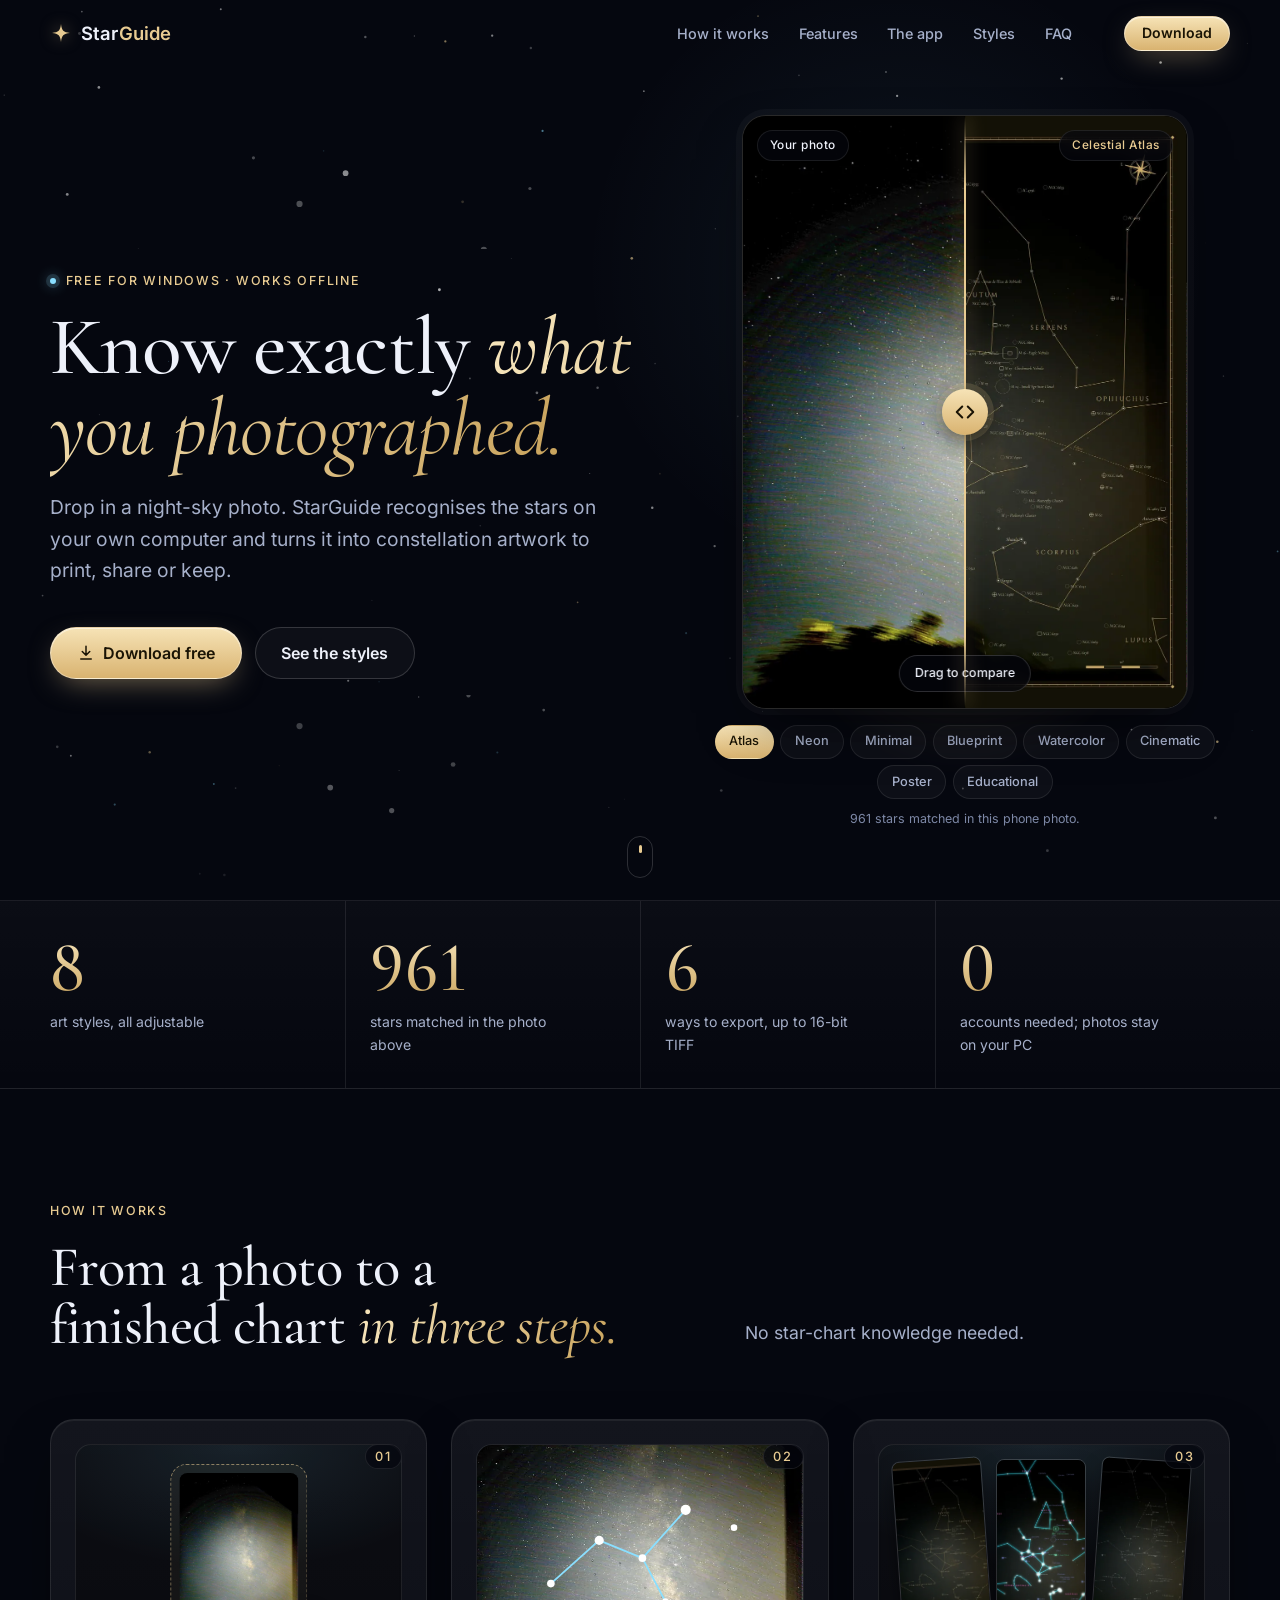
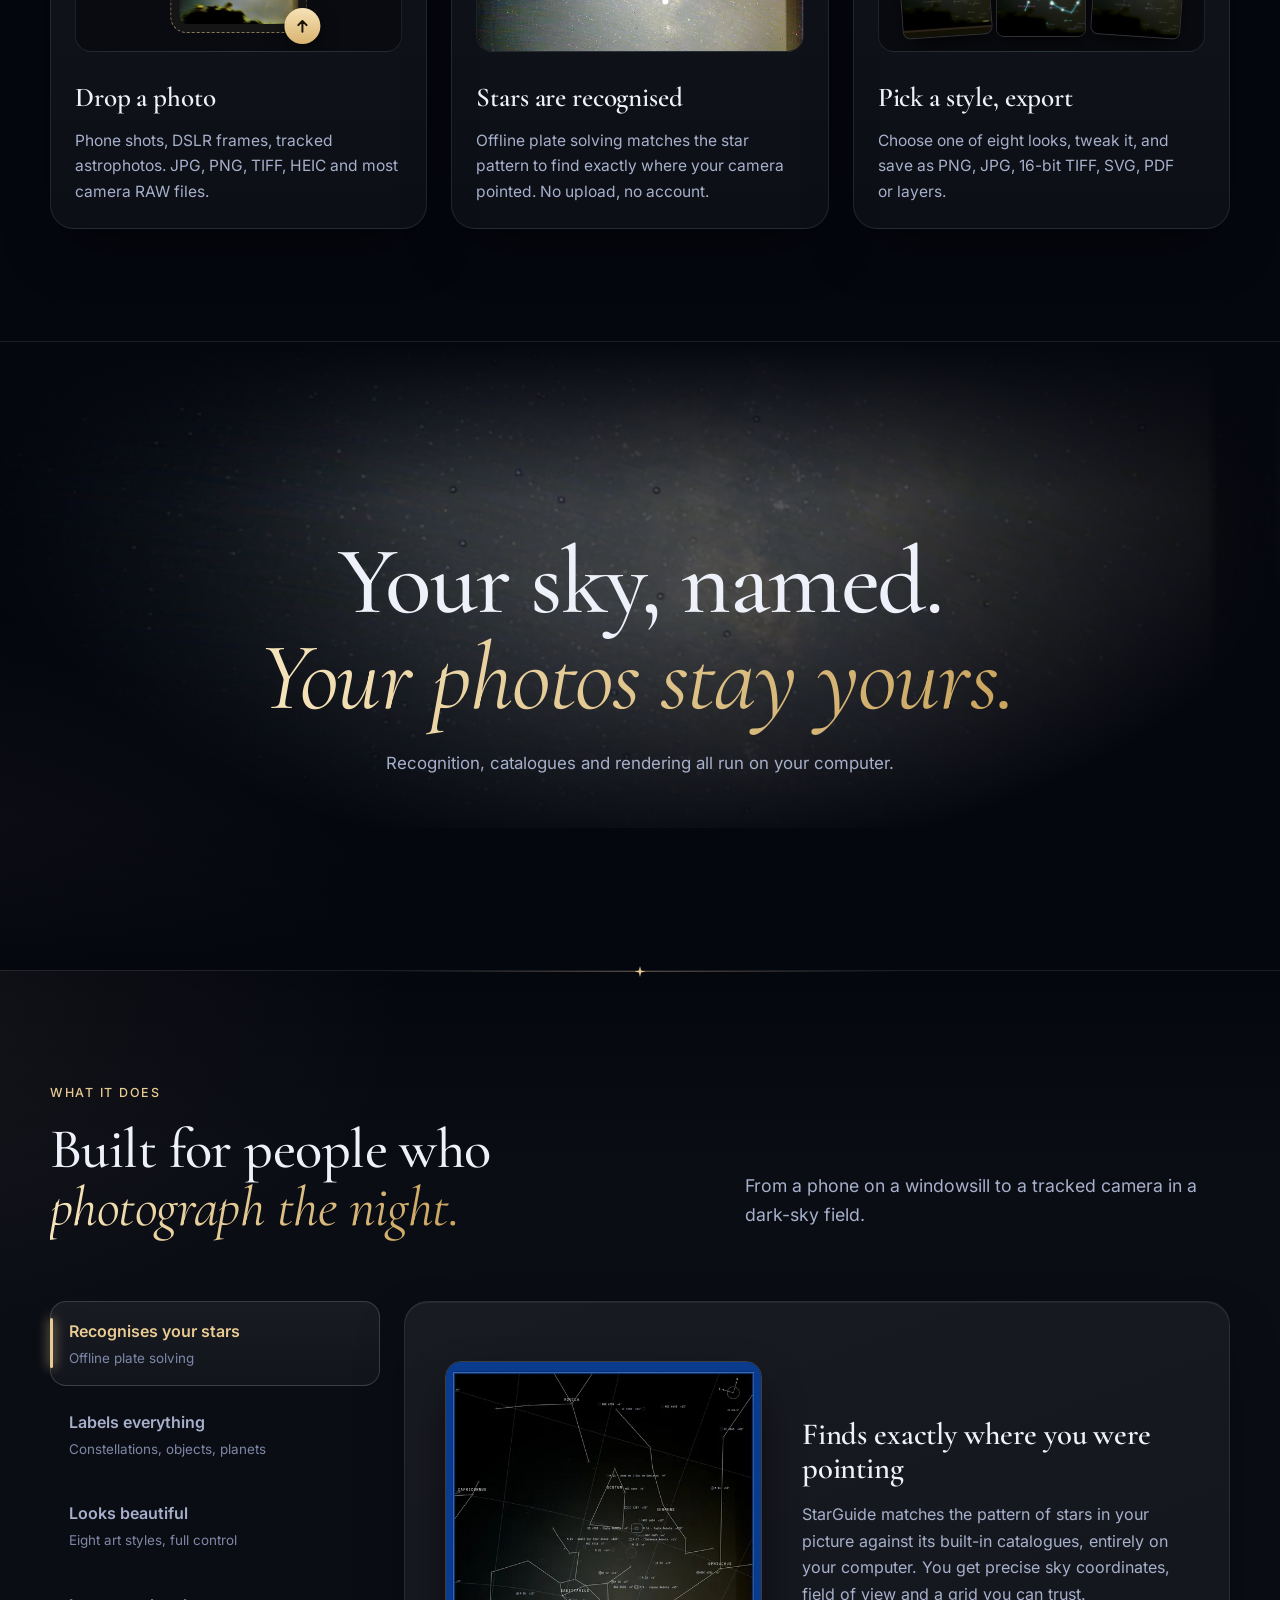
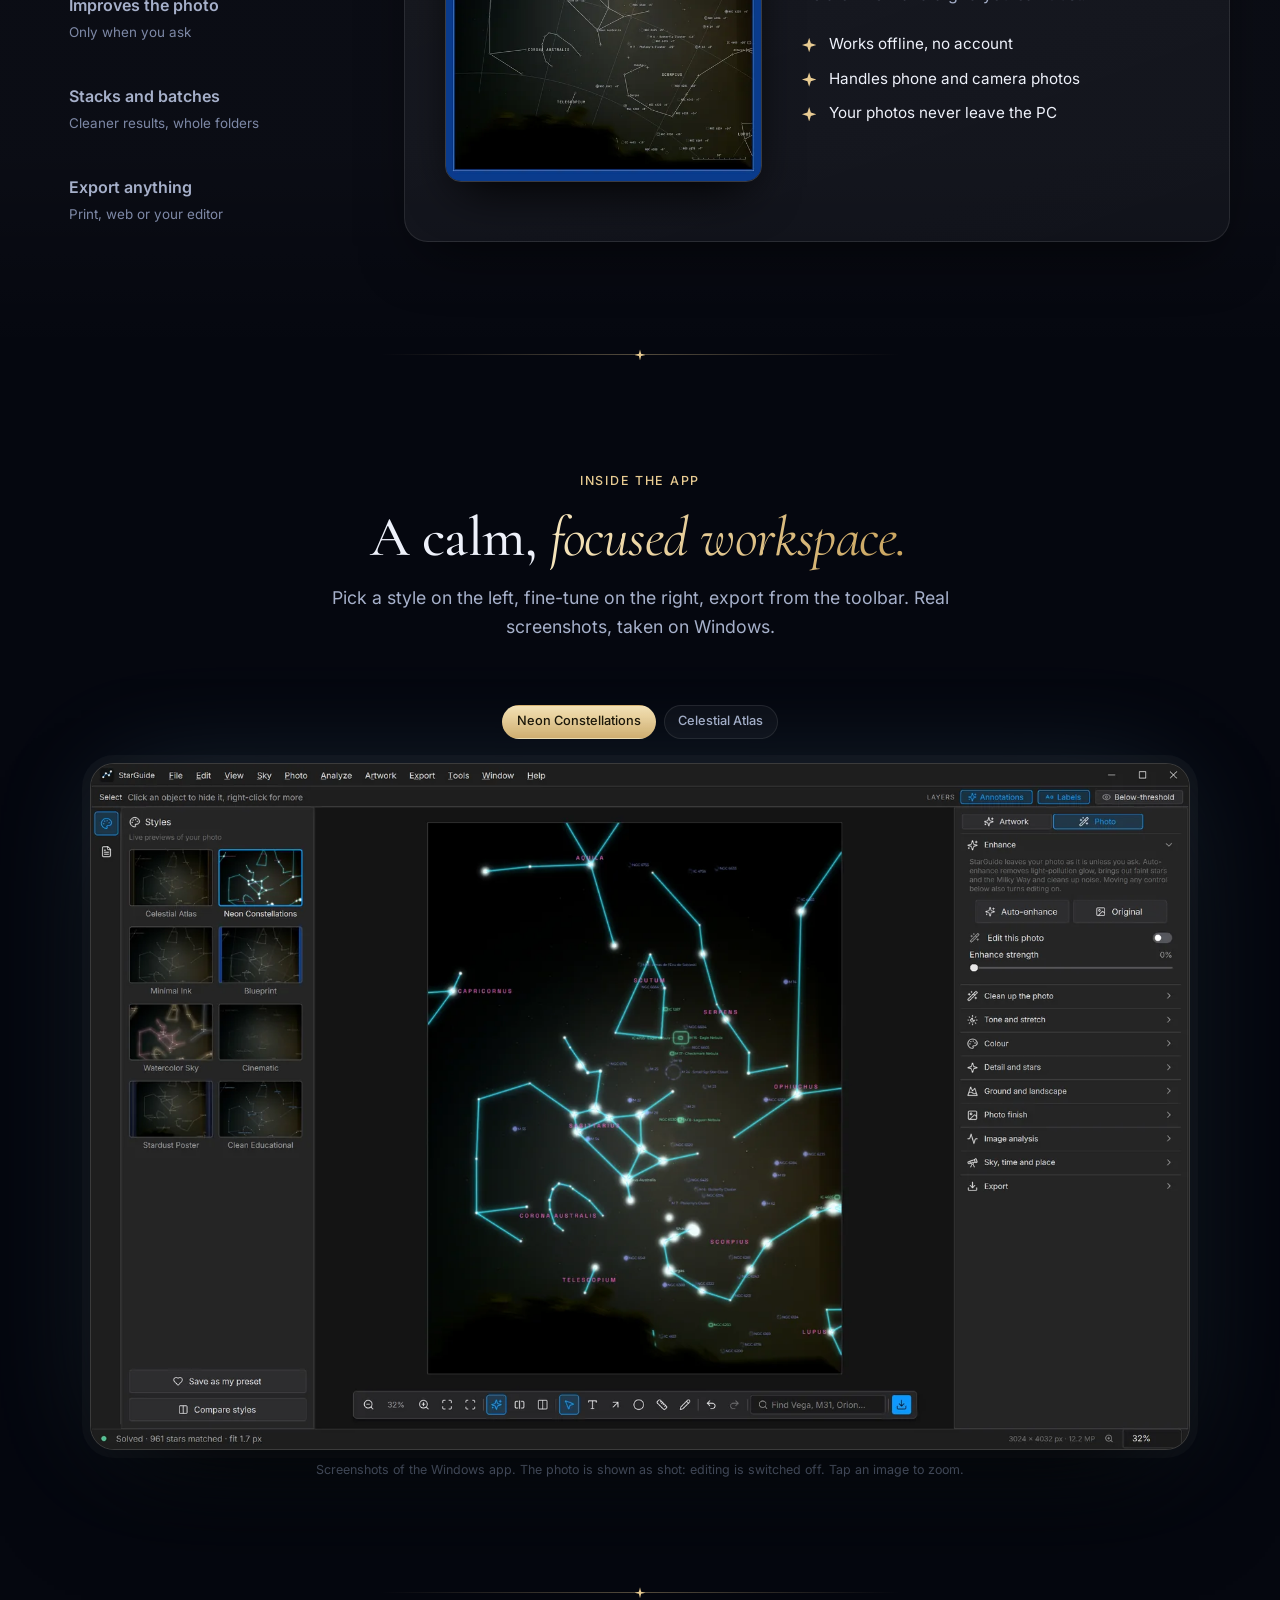
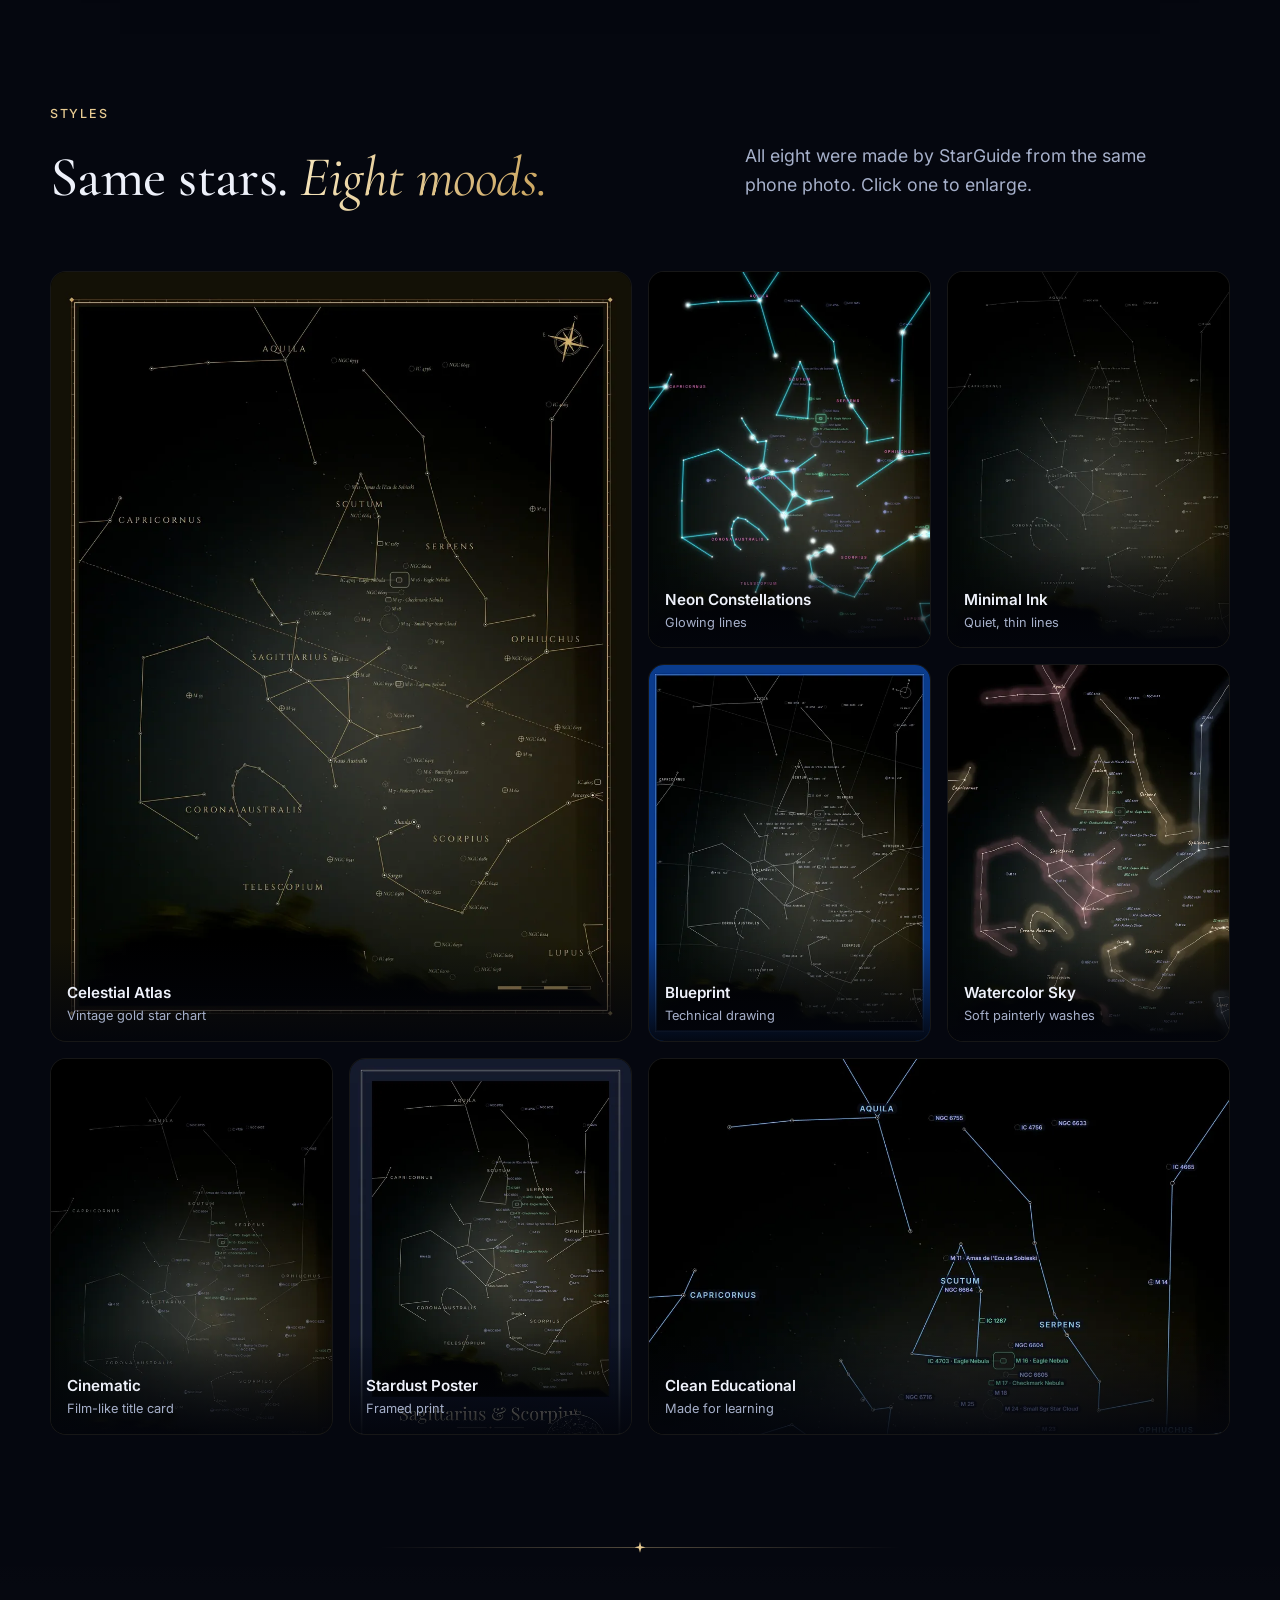
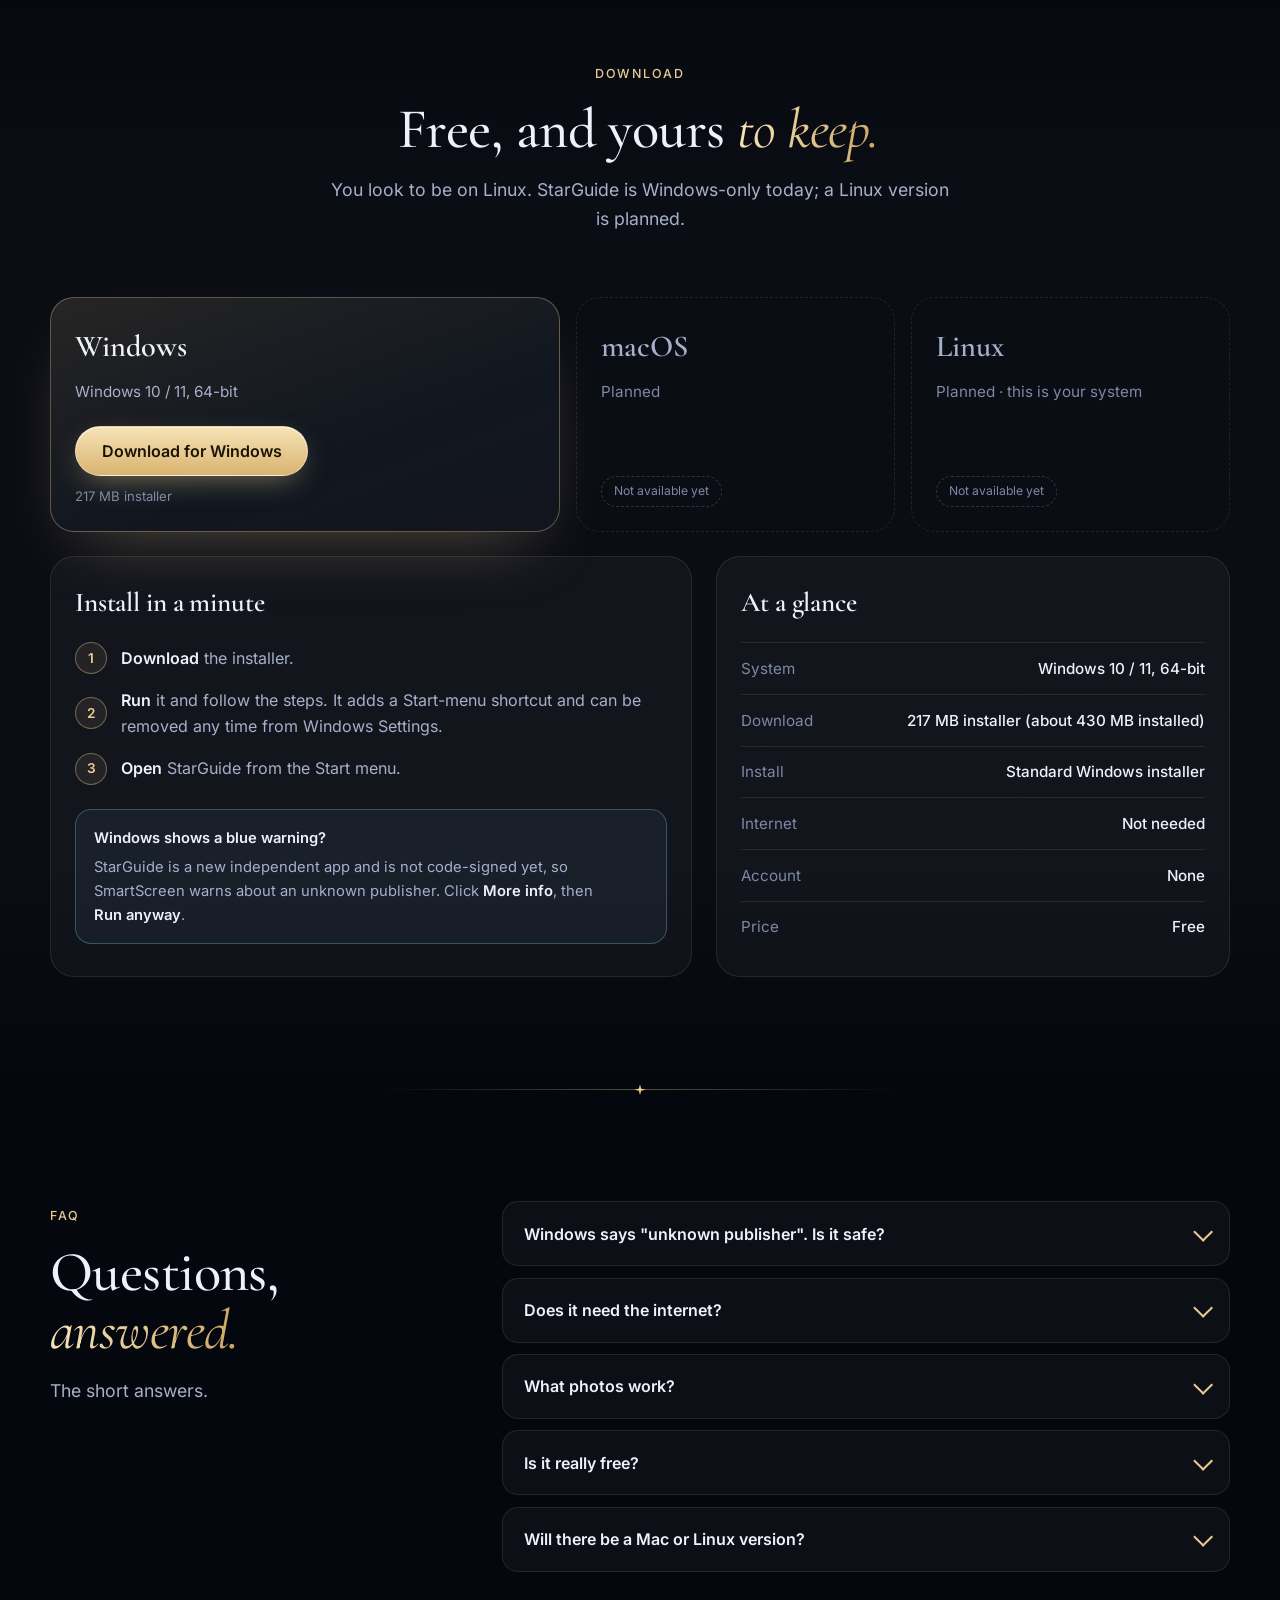
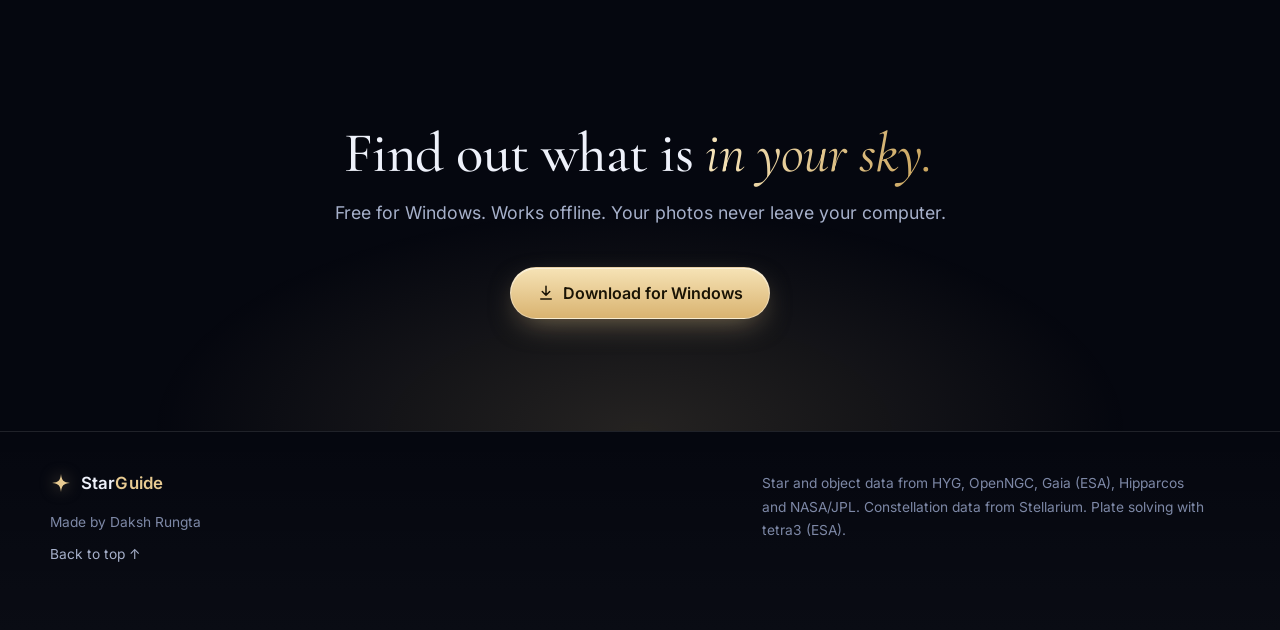
==== commit 8563bec1: "Remove 'Free Edition' wording; credit the full name" ====
--- a/index.html
+++ b/index.html
@@ -271,7 +271,7 @@
     <header class="sec__head reveal">
       <p class="eyebrow">Download</p>
       <h2>Free, and yours <em>to keep.</em></h2>
-      <p class="sub" id="osnote">StarGuide Free Edition for Windows 10 and 11.</p>
+      <p class="sub" id="osnote">StarGuide for Windows 10 and 11.</p>
     </header>
     <div class="dl reveal">
       <div class="oses" role="list">
@@ -279,7 +279,7 @@
           <h3>Windows</h3>
           <p>Windows 10 / 11, 64-bit</p>
           <a class="btn btn--lg" href="https://github.com/44-61-6B-73-68/StarGuide-releases/releases/latest/download/StarGuide-Setup-1.0.0.exe">Download for Windows</a>
-          <small>Free Edition · 217 MB installer</small>
+          <small>217 MB installer</small>
         </div>
         <div class="os os--soon" role="listitem" id="os-mac" data-os="mac"><h3>macOS</h3><p>Planned</p><span class="pill">Not available yet</span></div>
         <div class="os os--soon" role="listitem" id="os-lin" data-os="lin"><h3>Linux</h3><p>Planned</p><span class="pill">Not available yet</span></div>
@@ -304,7 +304,7 @@
           <div><dt>Install</dt><dd>Standard Windows installer</dd></div>
           <div><dt>Internet</dt><dd>Not needed</dd></div>
           <div><dt>Account</dt><dd>None</dd></div>
-          <div><dt>Price</dt><dd>Free Edition</dd></div>
+          <div><dt>Price</dt><dd>Free</dd></div>
         </dl>
       </div>
     </div>
@@ -341,7 +341,7 @@
   <div class="wrap foot__in">
     <div>
       <a class="brand" href="#top"><svg class="brand__mark" viewBox="0 0 64 64" aria-hidden="true"><path d="M32 6C34 25 39 30 58 32C39 34 34 39 32 58C30 39 25 34 6 32C25 30 30 25 32 6Z" fill="currentColor"/></svg><span>Star<b>Guide</b></span></a>
-      <p>Free Edition · made by Daksh</p>
+      <p>Made by Daksh Rungta</p>
       <p><a class="totop" href="#top">Back to top ↑</a></p>
     </div>
     <p class="credits">Star and object data from HYG, OpenNGC, Gaia (ESA), Hipparcos and NASA/JPL. Constellation data from Stellarium. Plate solving with tetra3 (ESA).</p>
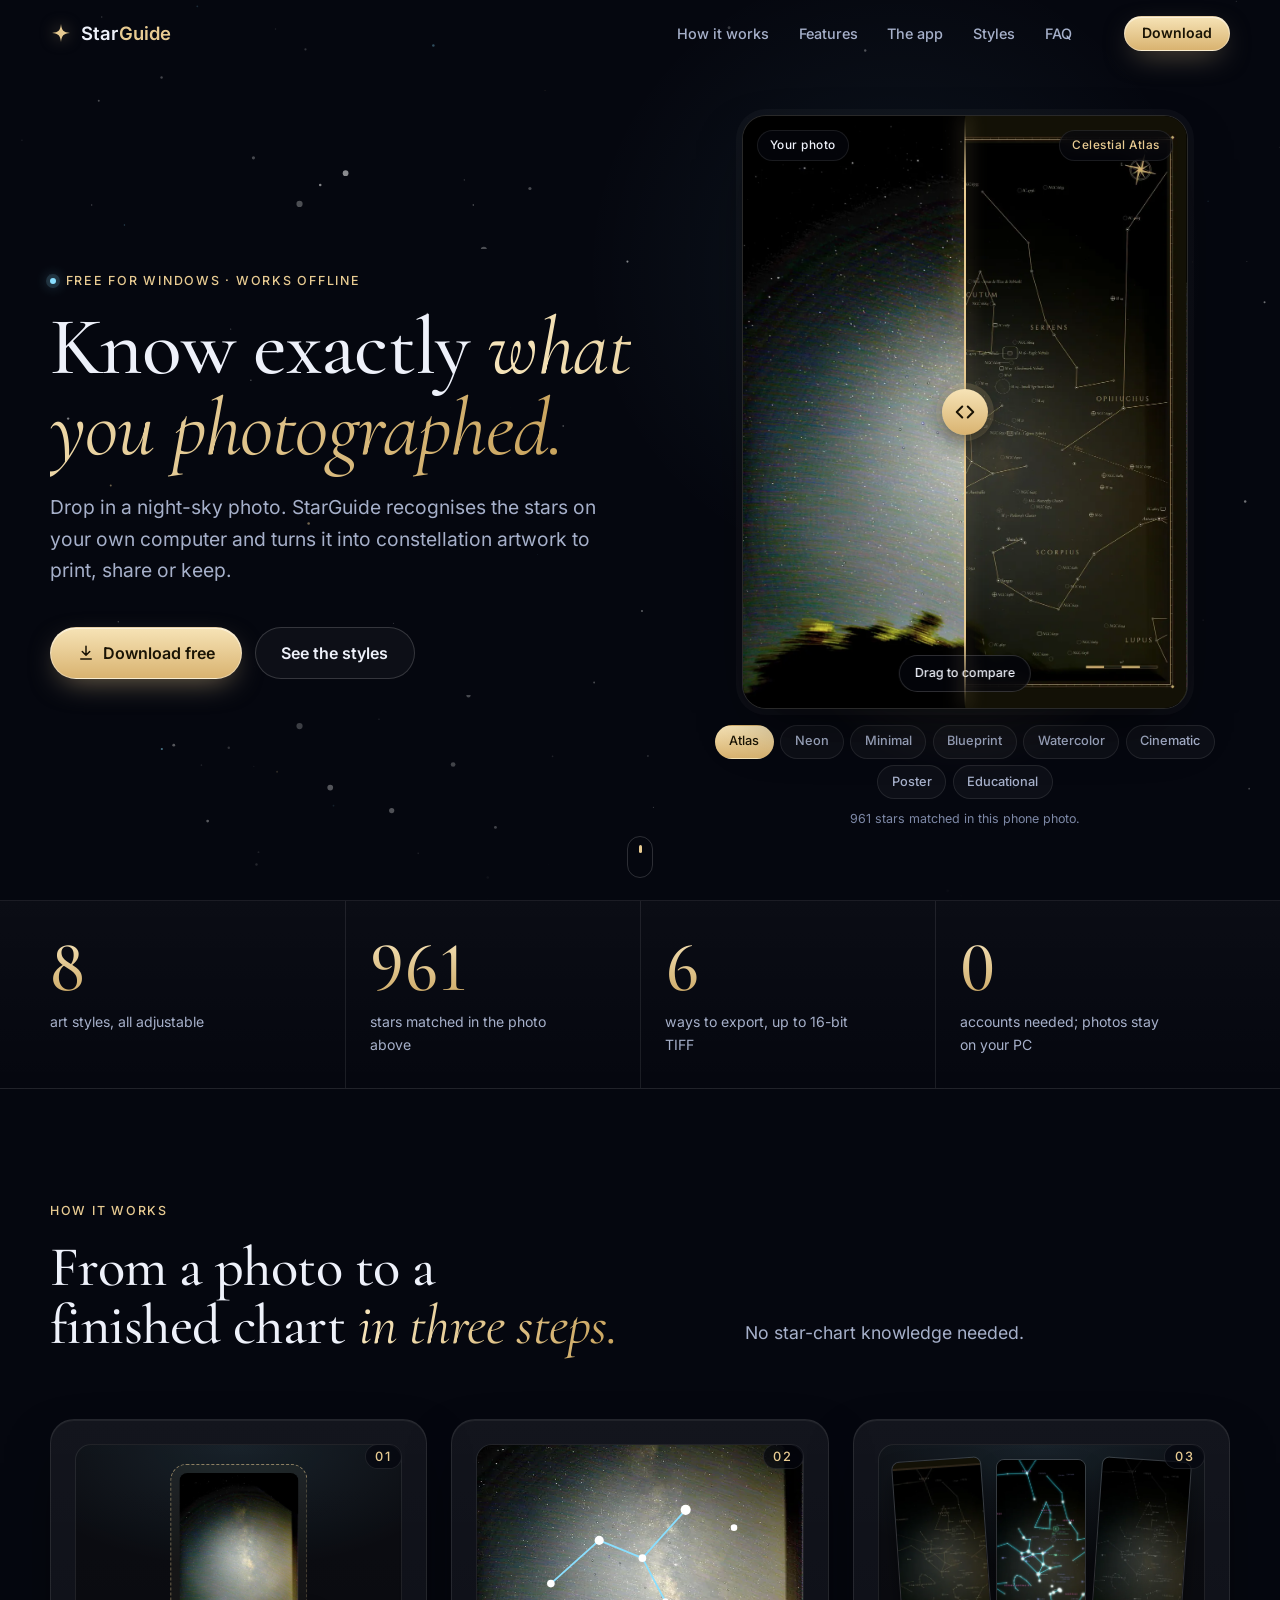
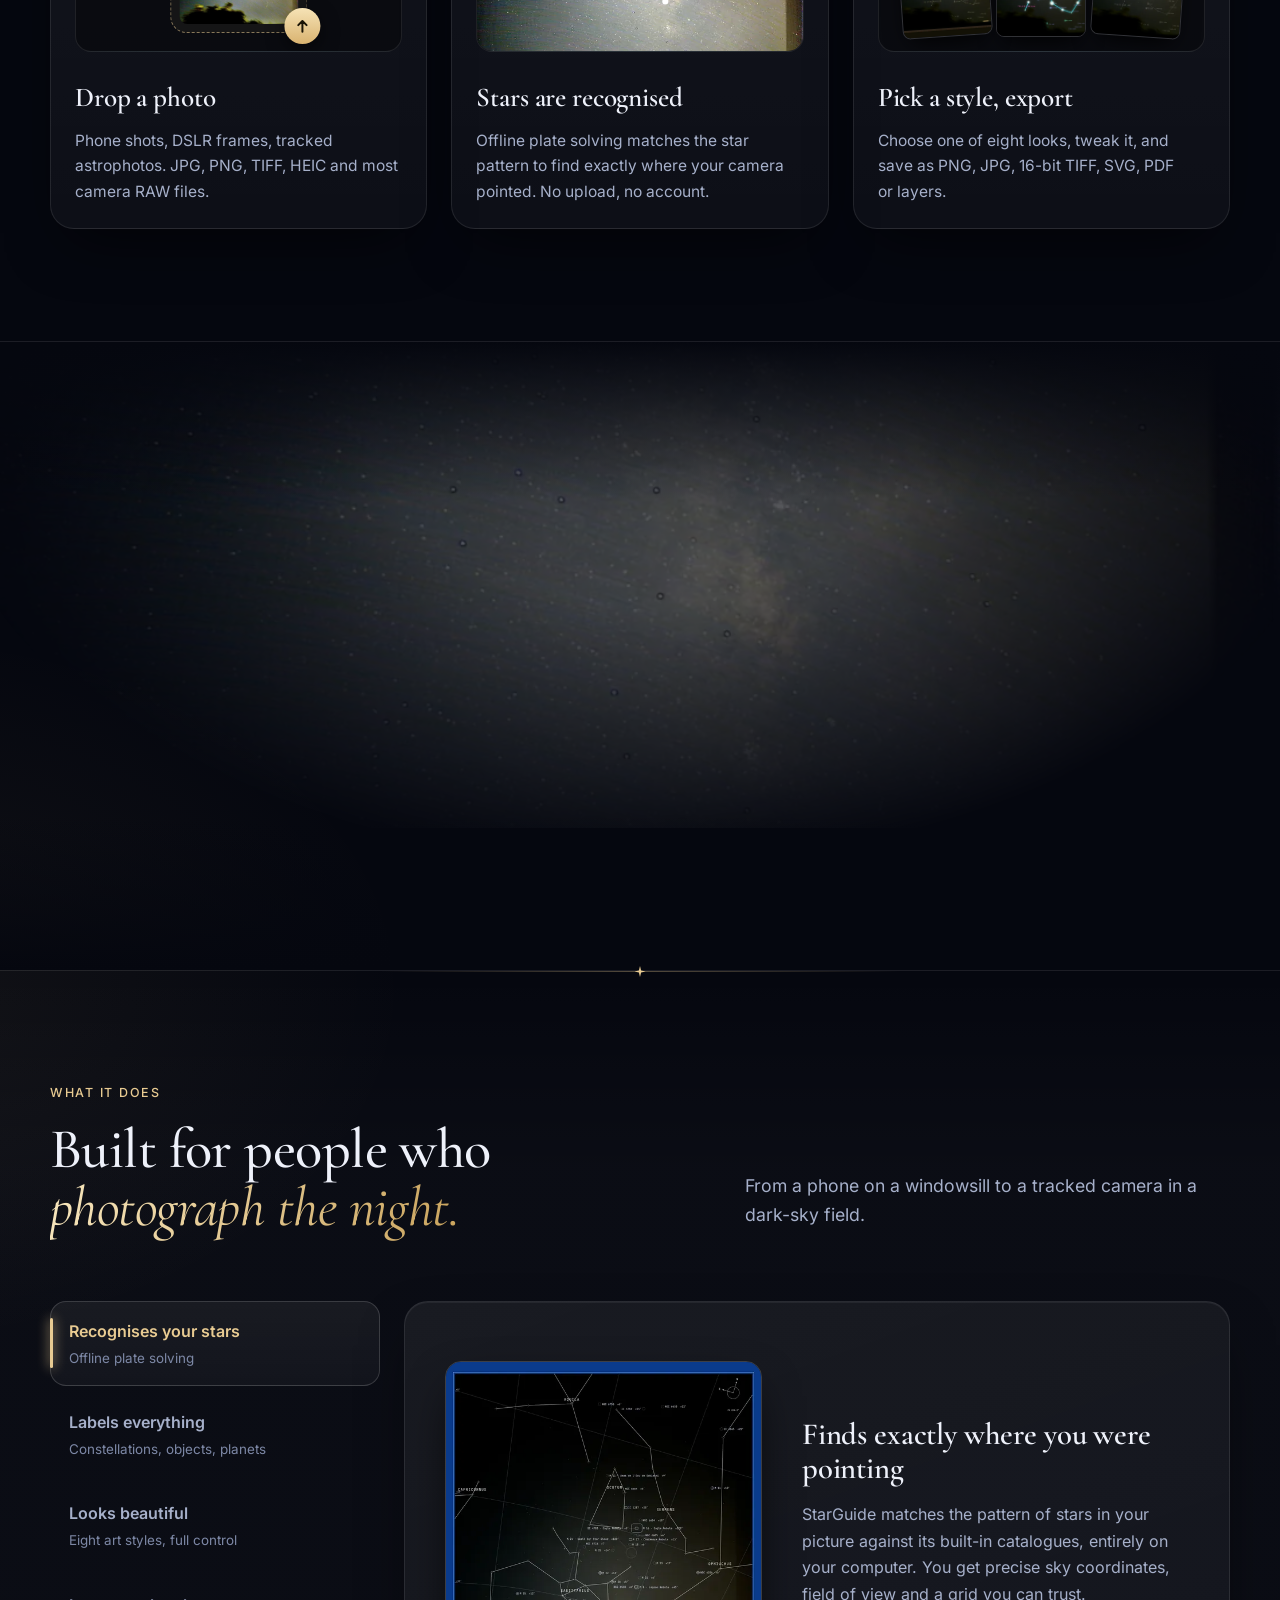
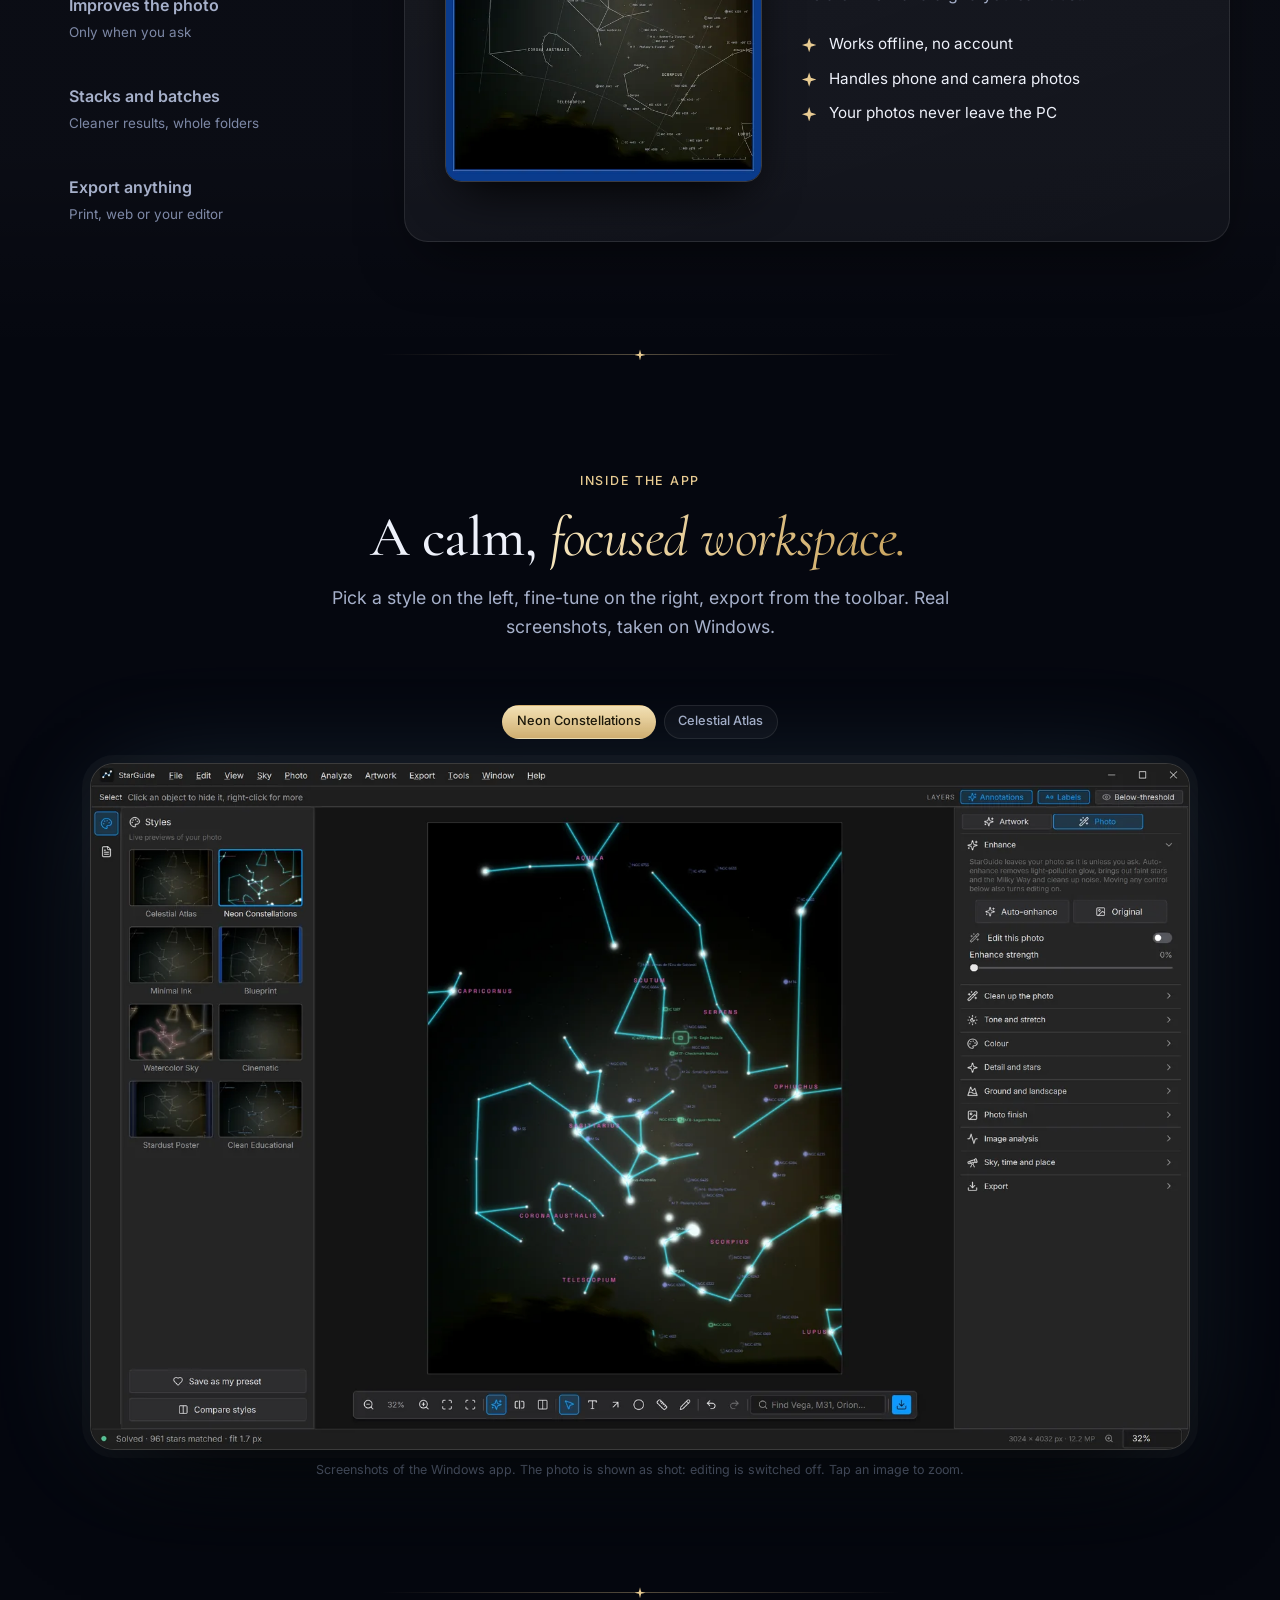
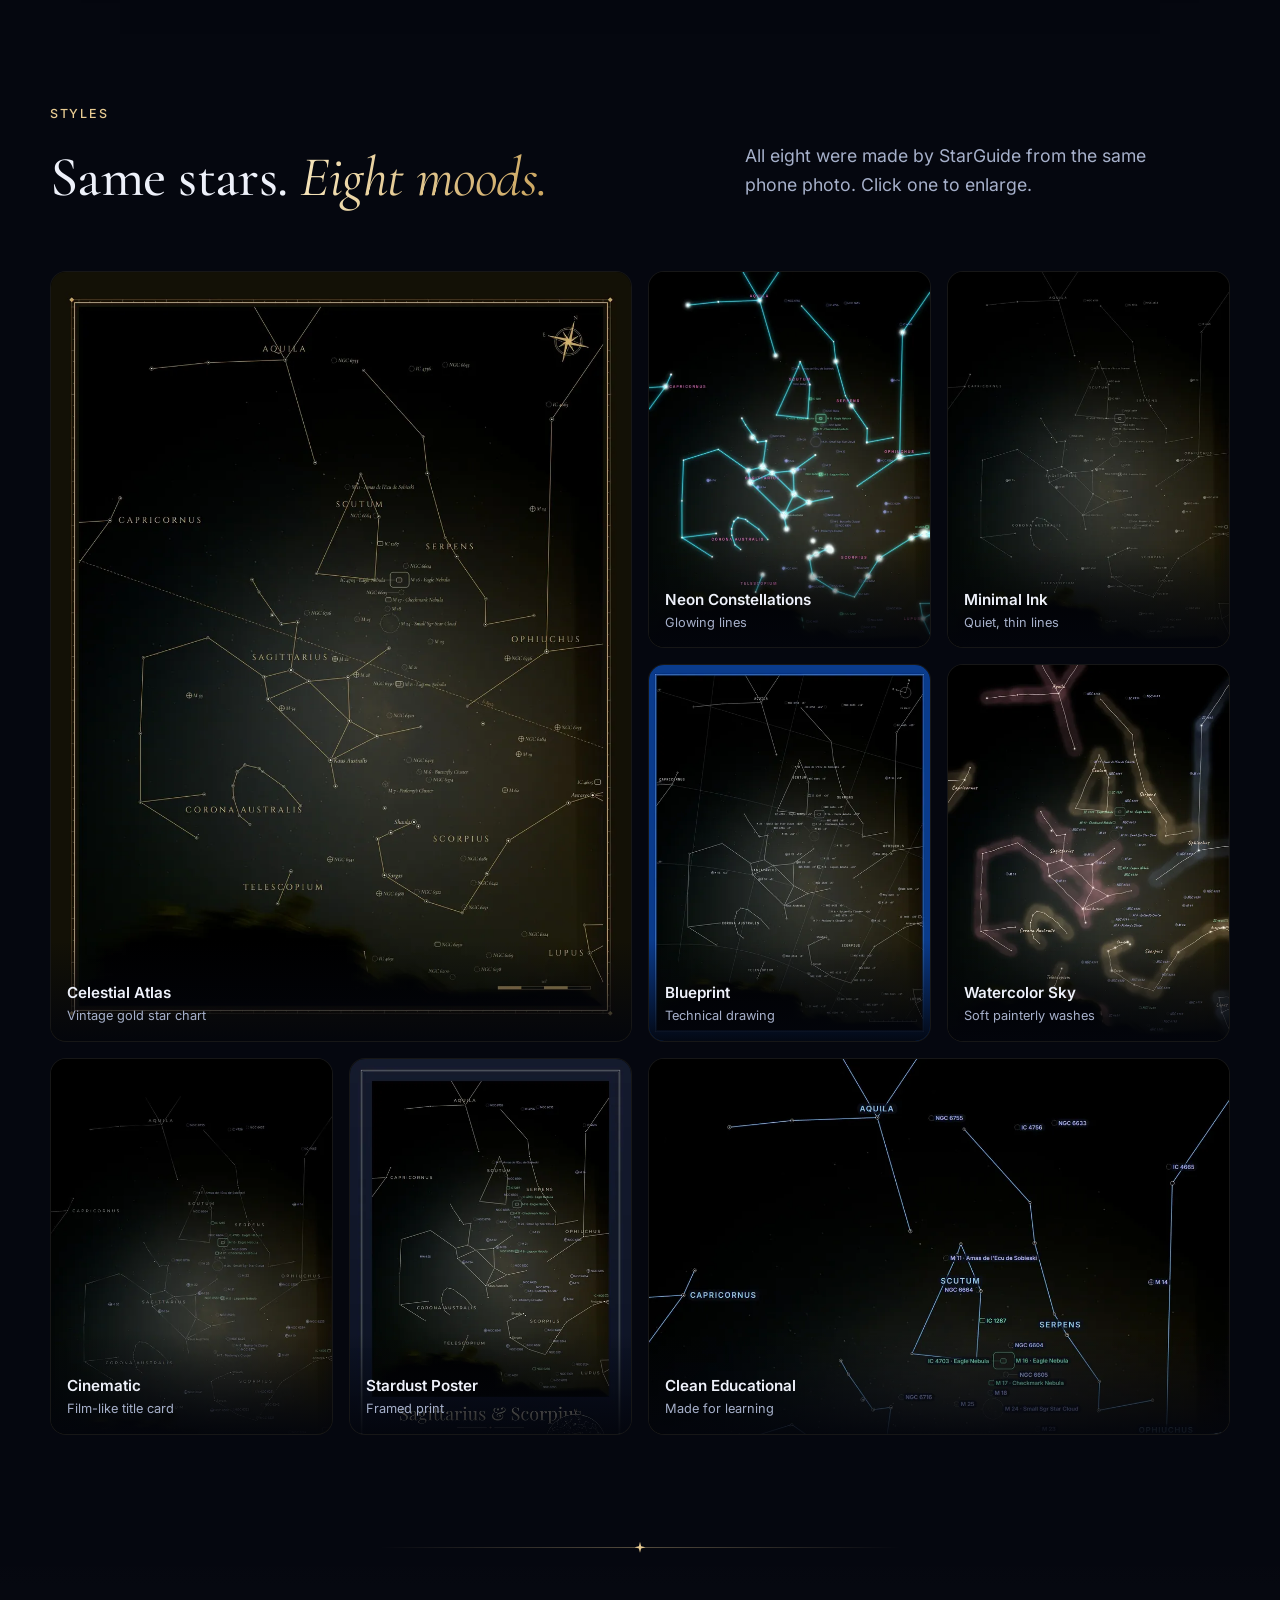
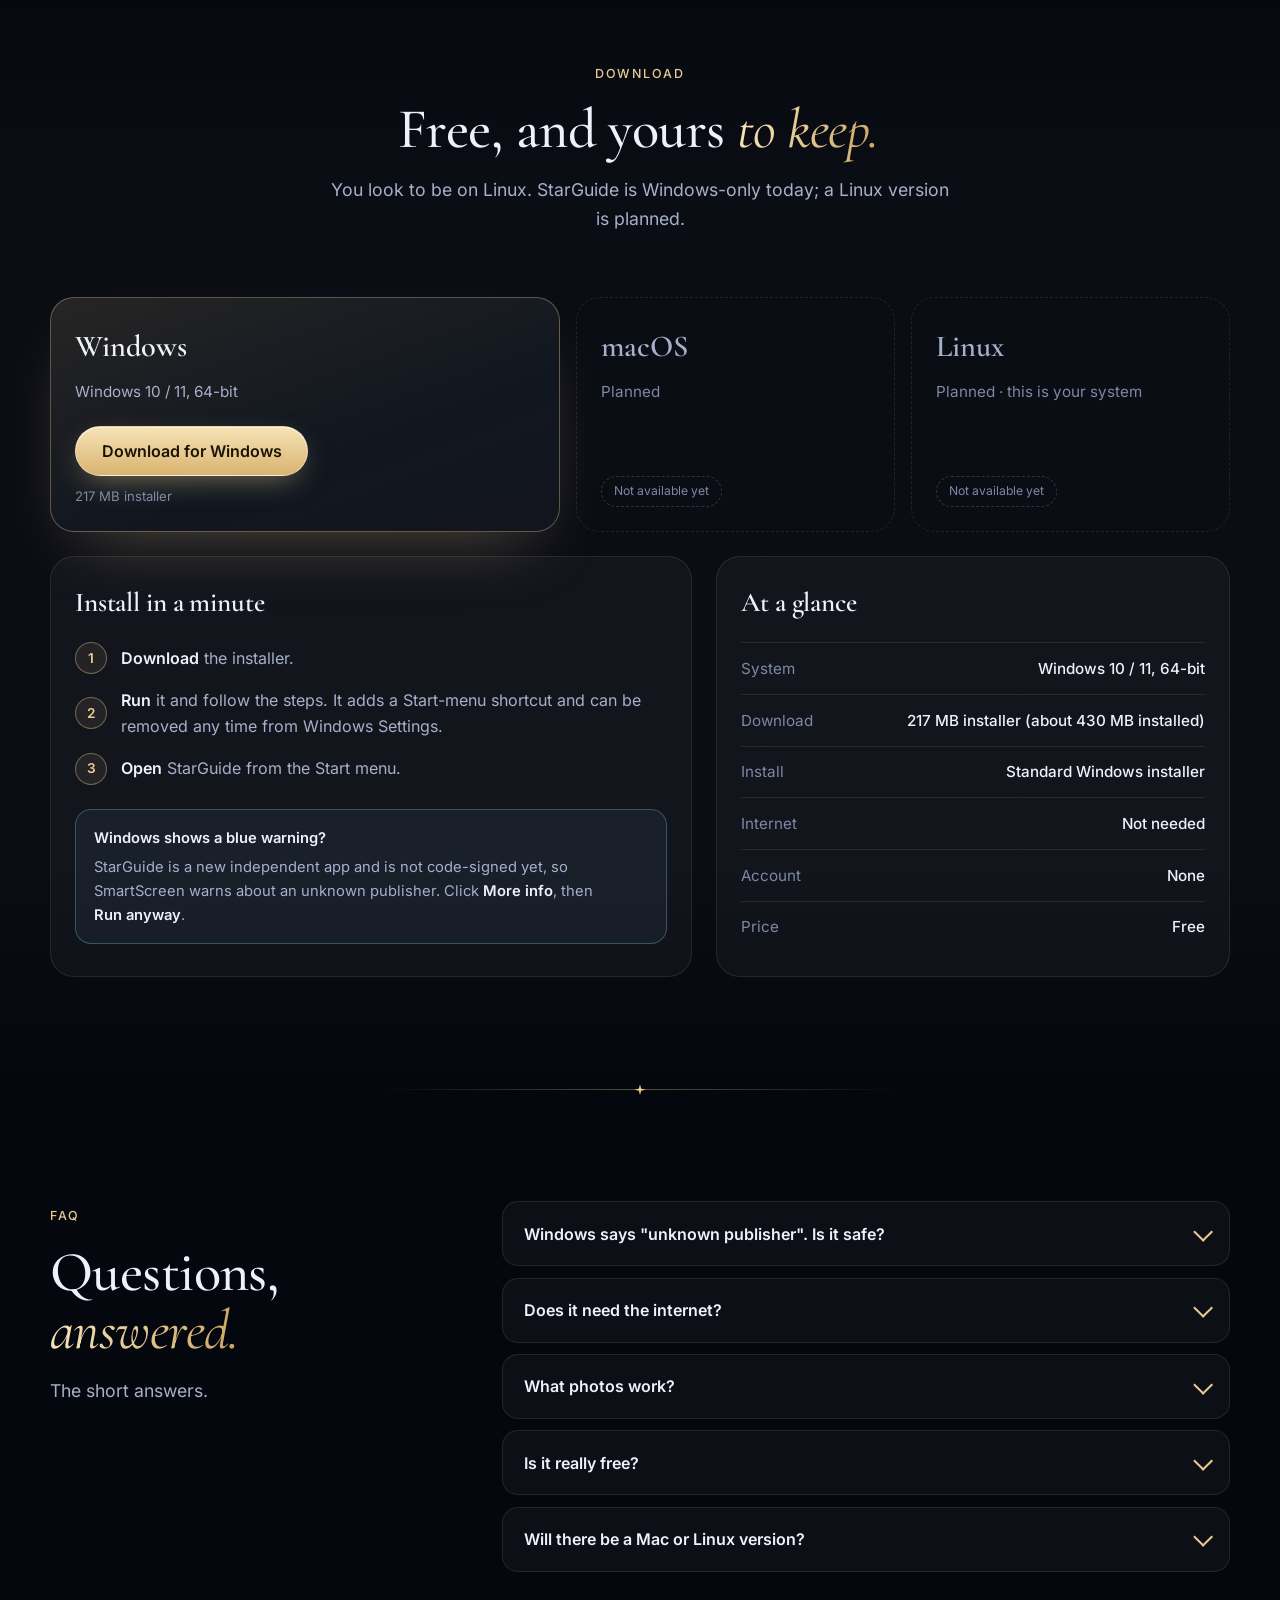
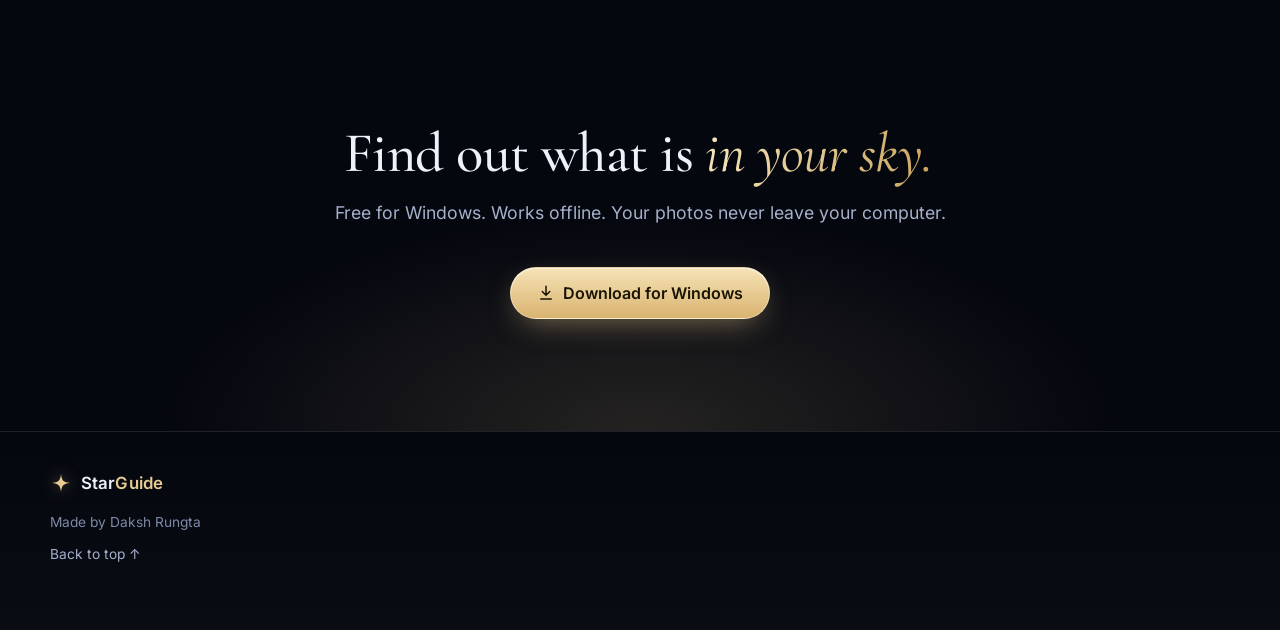
==== commit 663d25d8: "Remove data credits line from the footer" ====
--- a/index.html
+++ b/index.html
@@ -344,7 +344,6 @@
       <p>Made by Daksh Rungta</p>
       <p><a class="totop" href="#top">Back to top ↑</a></p>
     </div>
-    <p class="credits">Star and object data from HYG, OpenNGC, Gaia (ESA), Hipparcos and NASA/JPL. Constellation data from Stellarium. Plate solving with tetra3 (ESA).</p>
   </div>
 </footer>
 
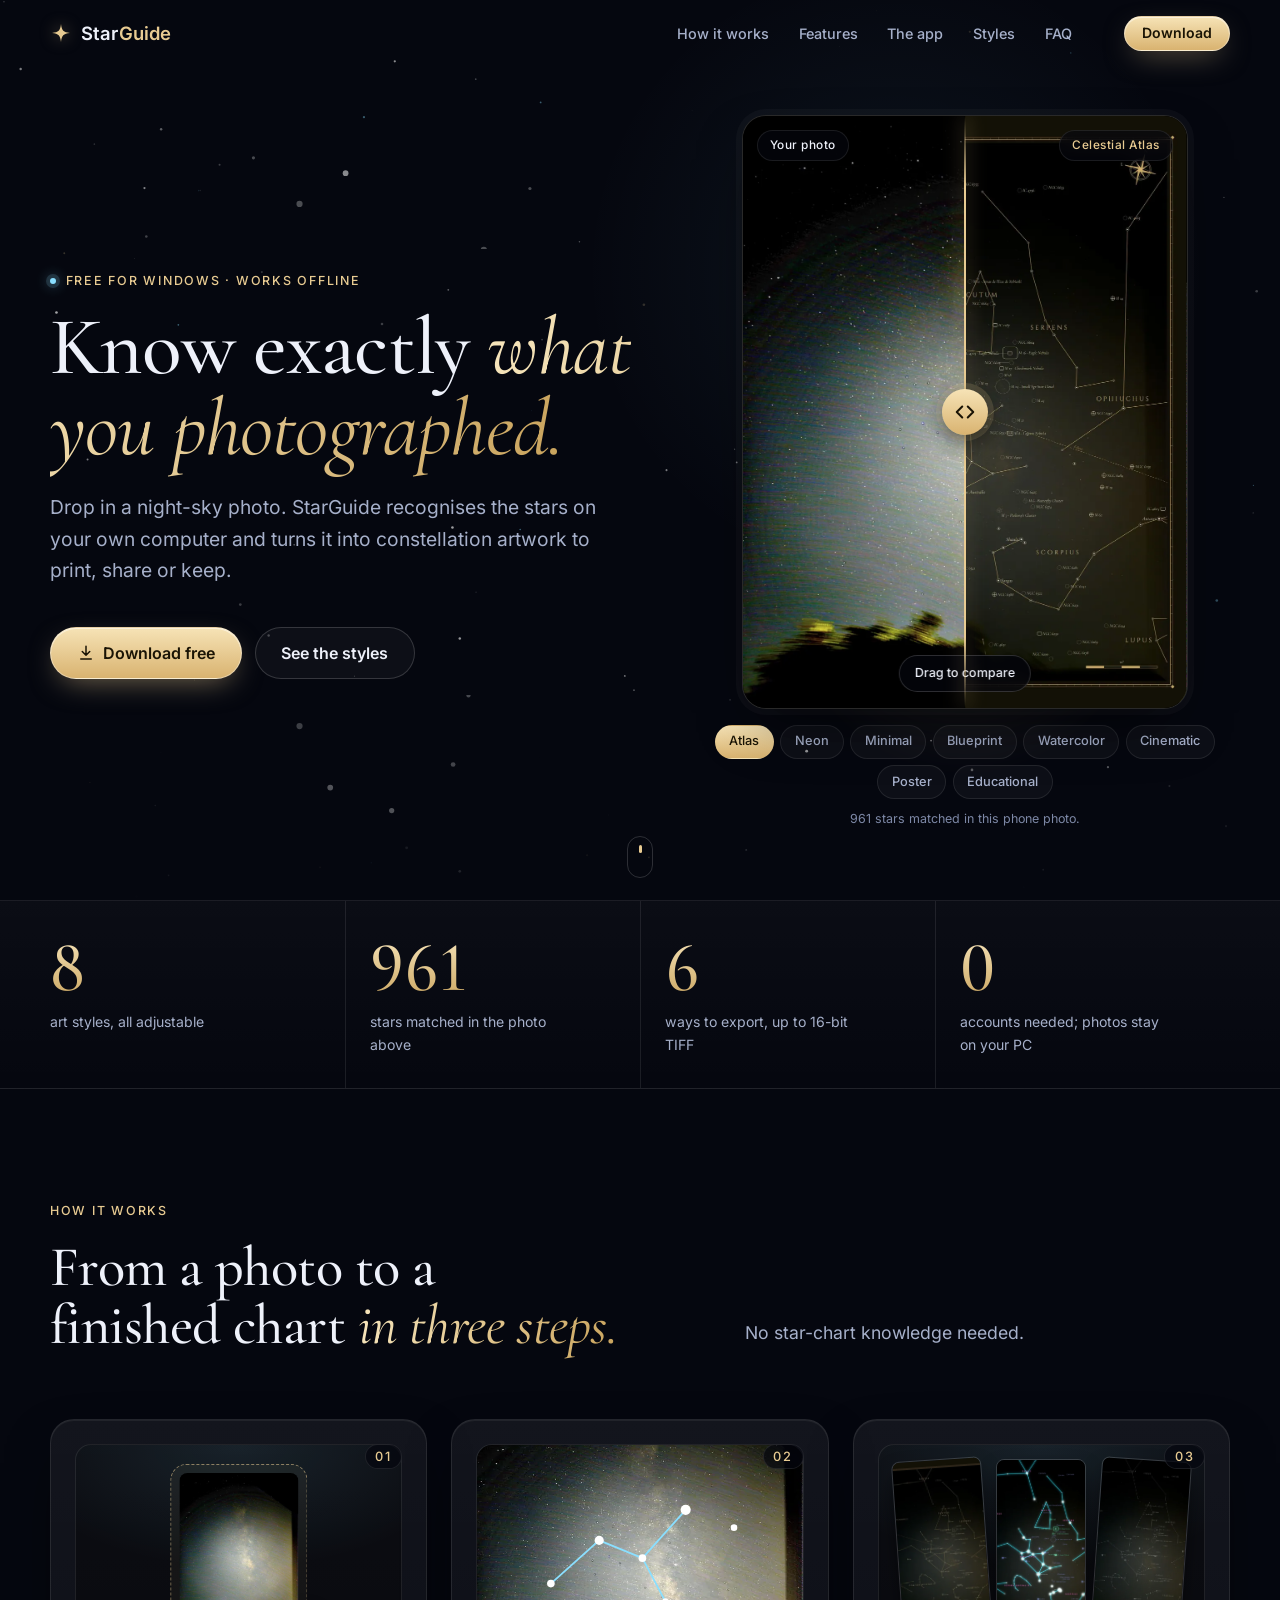
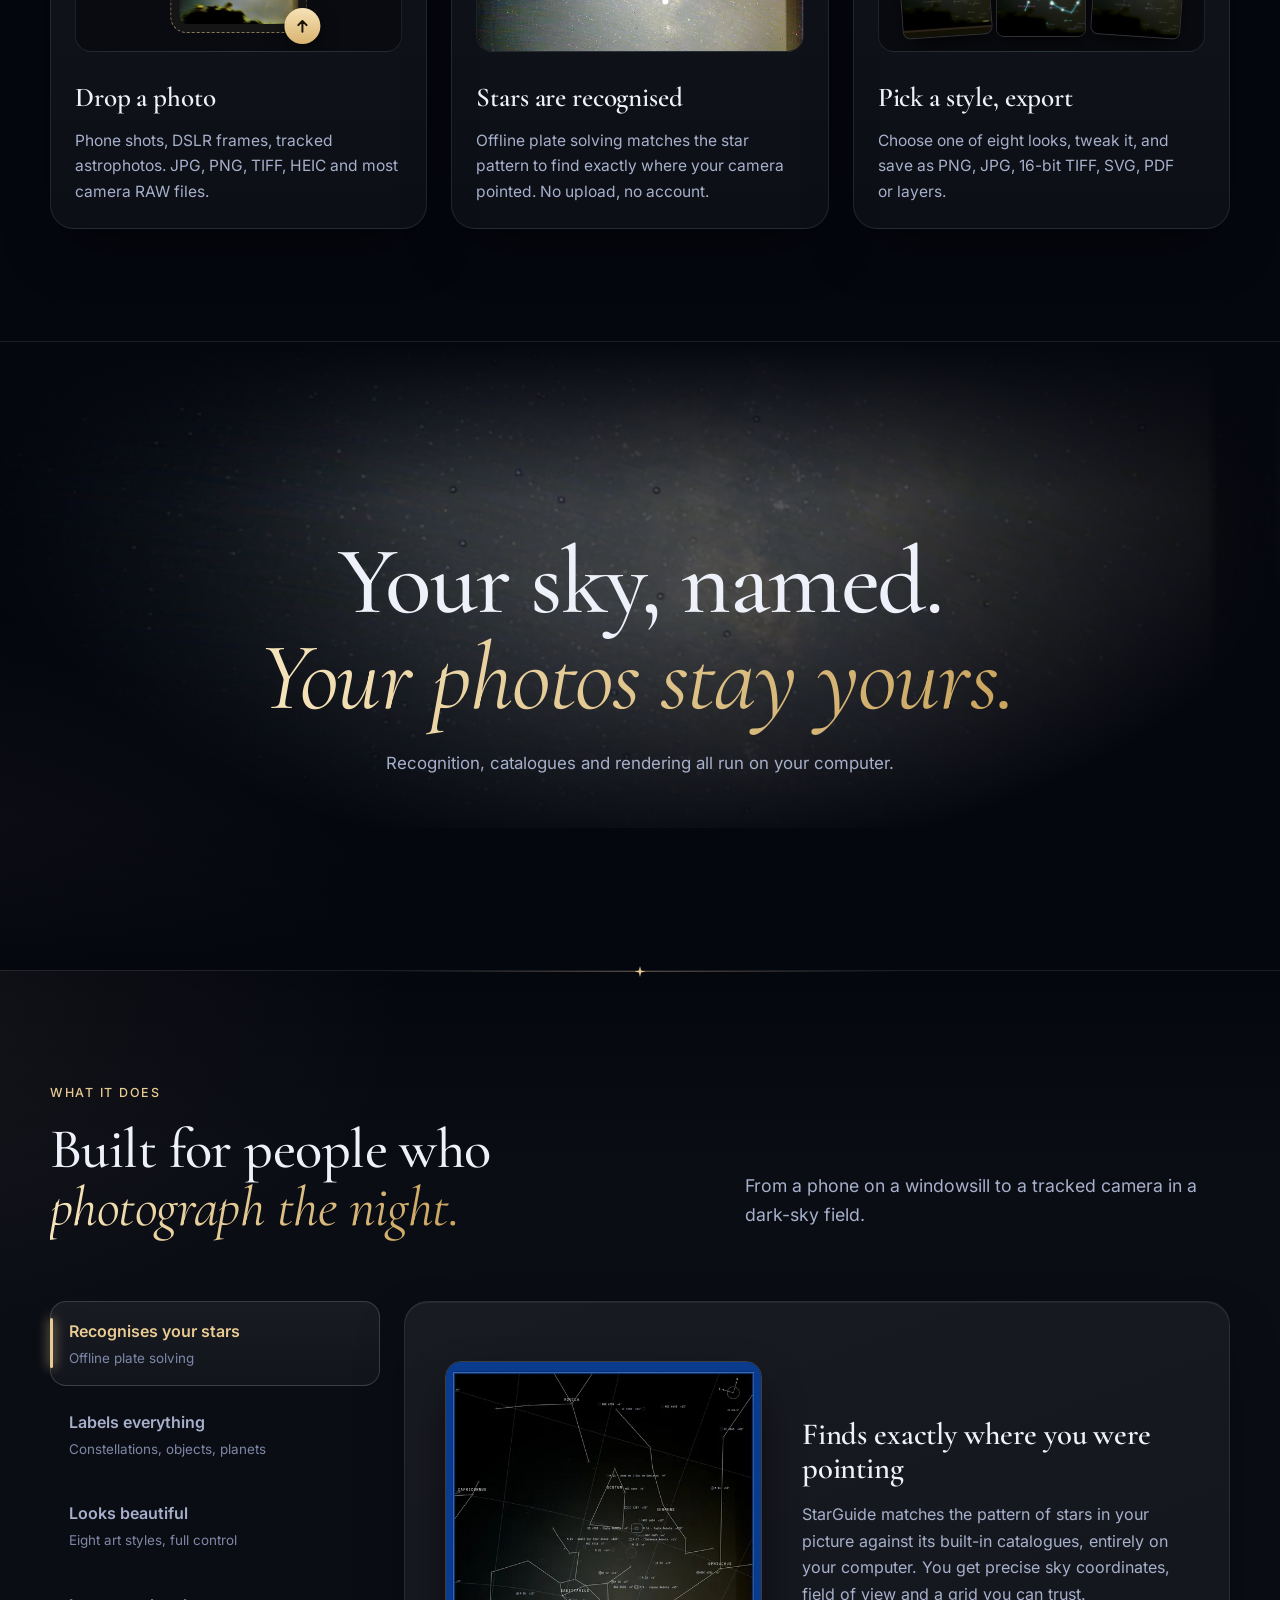
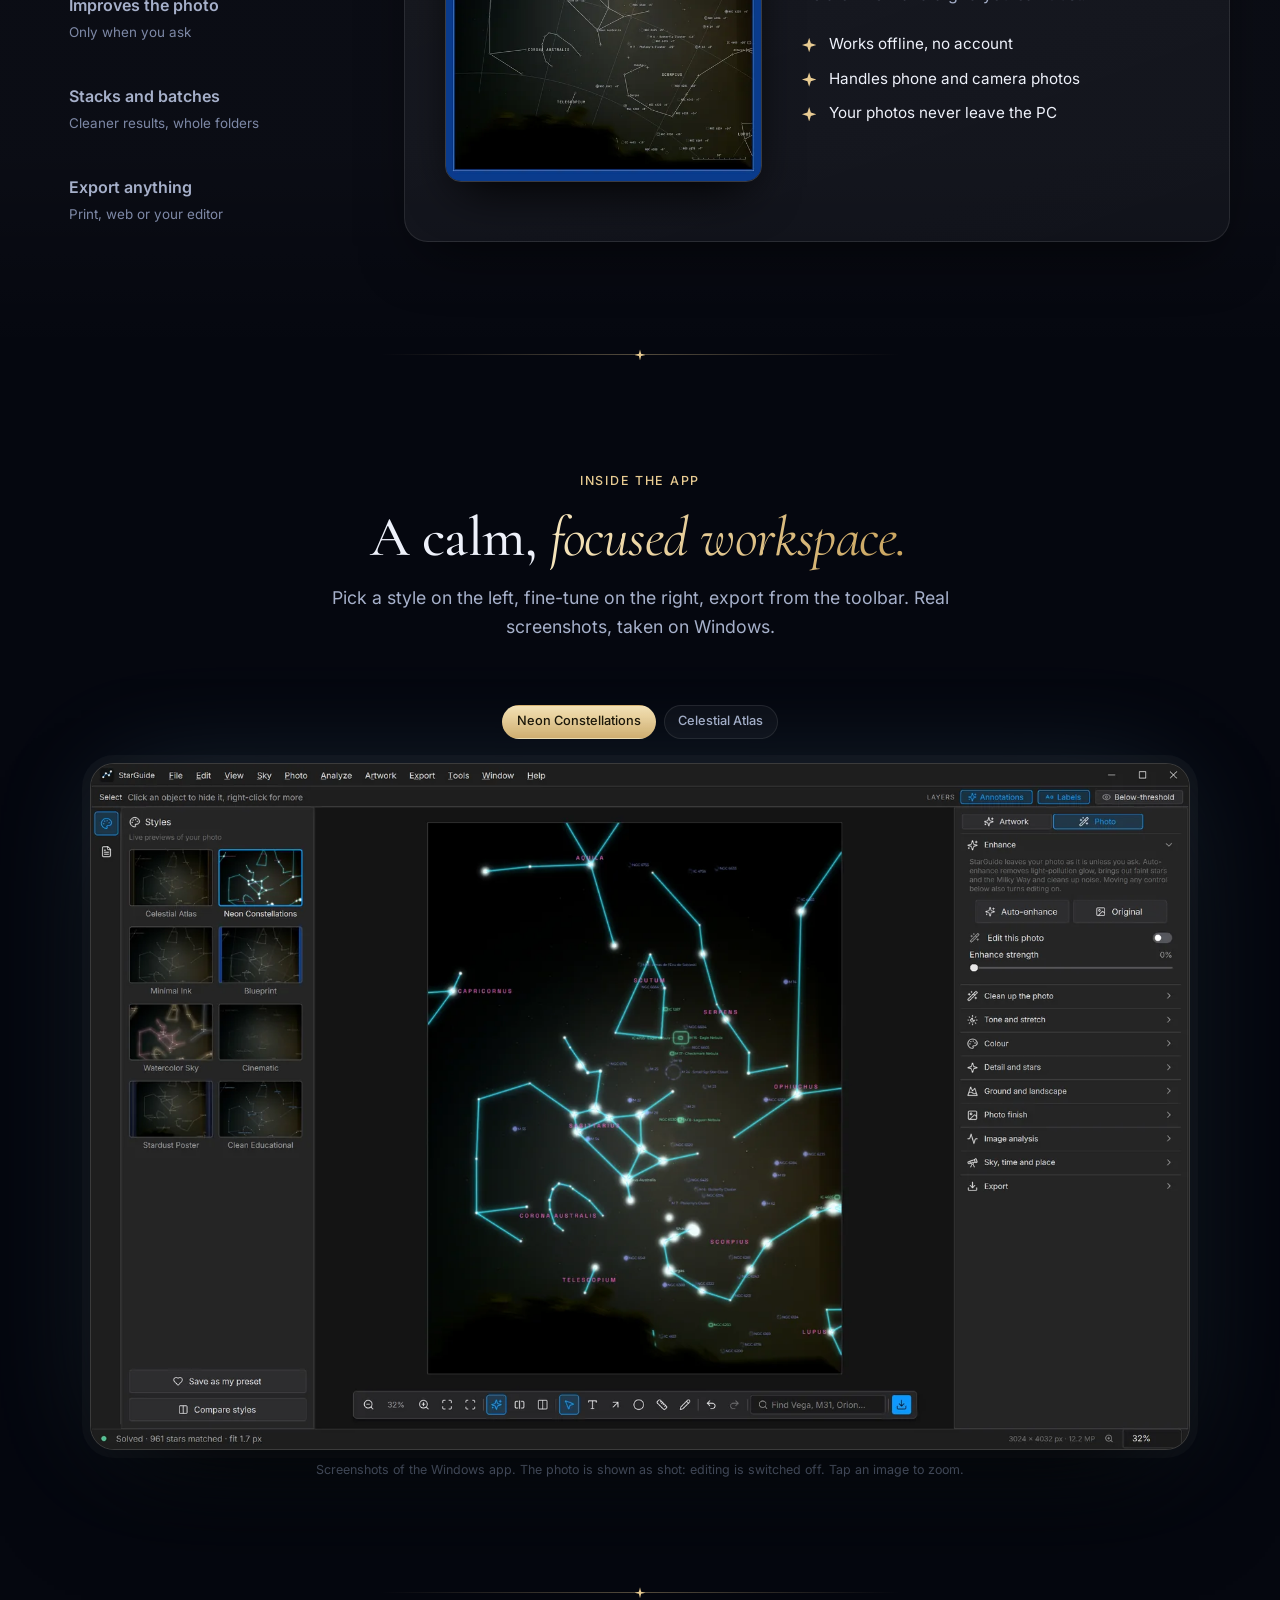
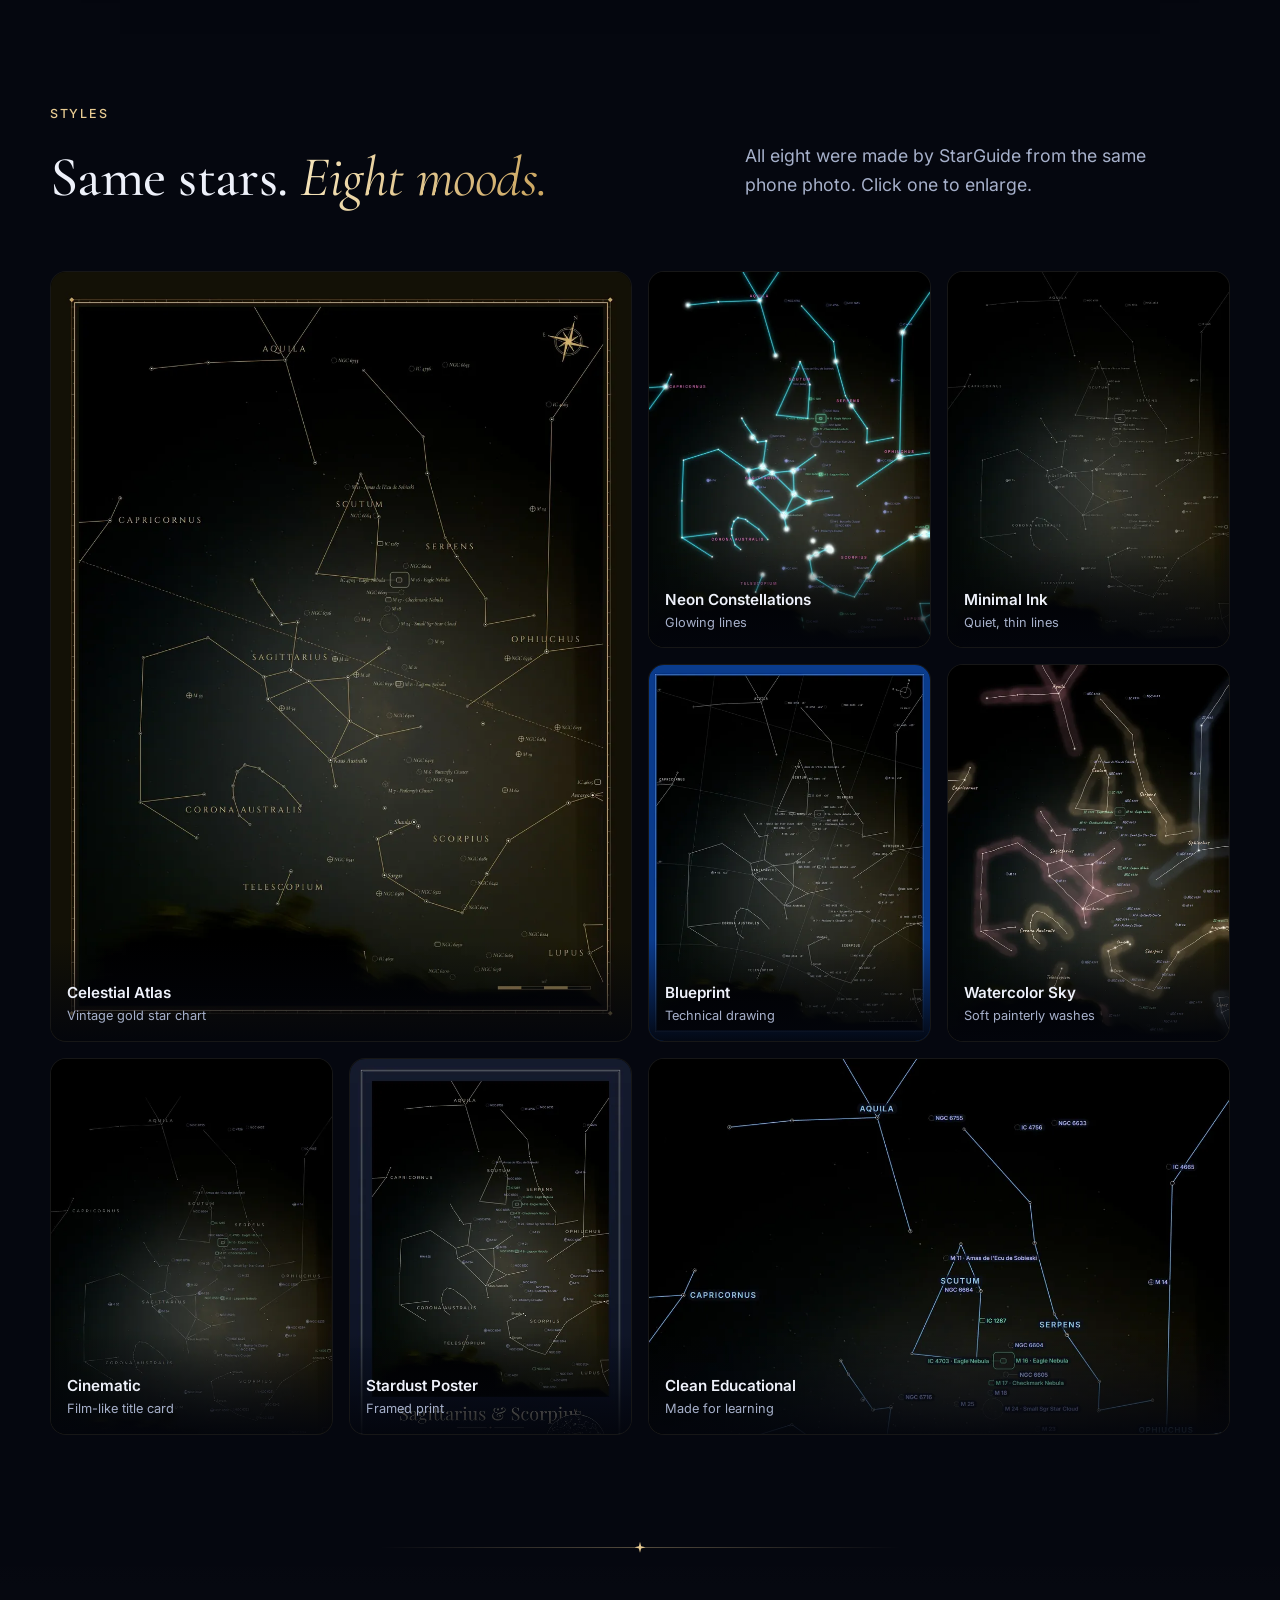
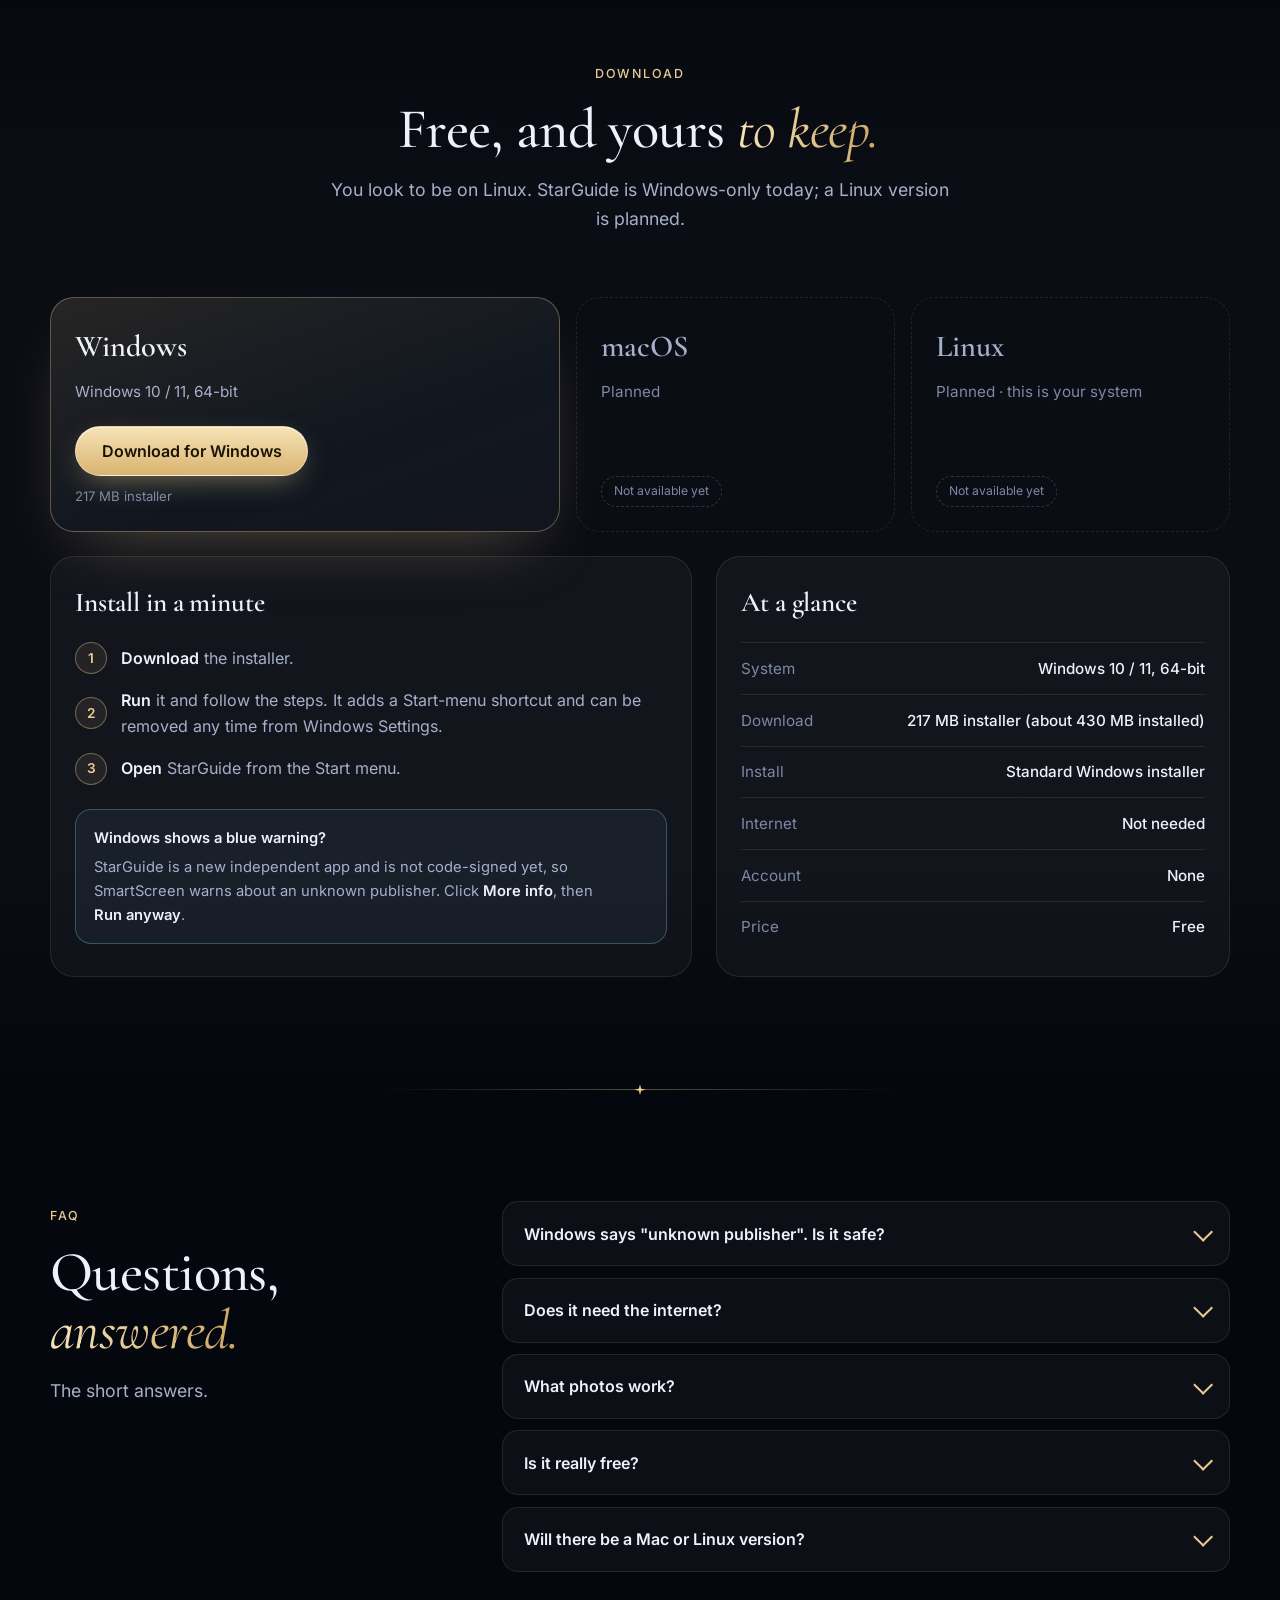
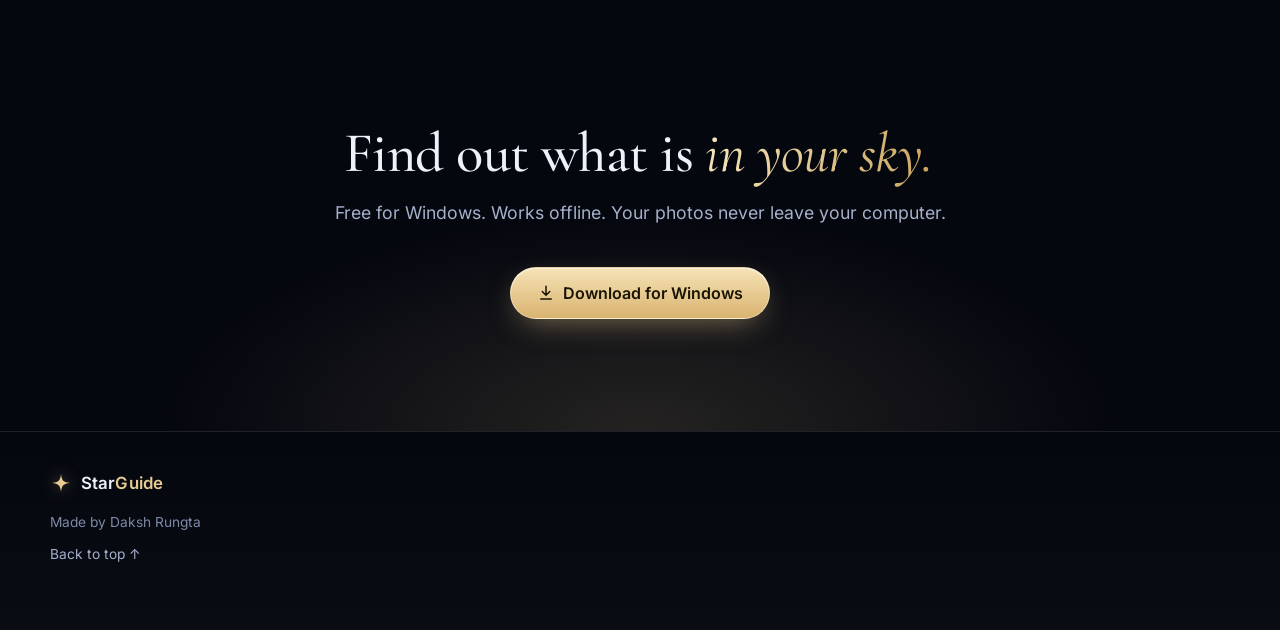
==== commit 61843abe: "Download links point to StarGuide 1.0.1" ====
--- a/index.html
+++ b/index.html
@@ -278,7 +278,7 @@
         <div class="os os--on" role="listitem" id="os-win" data-os="win">
           <h3>Windows</h3>
           <p>Windows 10 / 11, 64-bit</p>
-          <a class="btn btn--lg" href="https://github.com/44-61-6B-73-68/StarGuide-releases/releases/latest/download/StarGuide-Setup-1.0.0.exe">Download for Windows</a>
+          <a class="btn btn--lg" href="https://github.com/44-61-6B-73-68/StarGuide-releases/releases/latest/download/StarGuide-Setup-1.0.1.exe">Download for Windows</a>
           <small>217 MB installer</small>
         </div>
         <div class="os os--soon" role="listitem" id="os-mac" data-os="mac"><h3>macOS</h3><p>Planned</p><span class="pill">Not available yet</span></div>
@@ -332,7 +332,7 @@
   <div class="wrap reveal">
     <h2 id="closer-h">Find out what is <em>in your sky.</em></h2>
     <p class="sub">Free for Windows. Works offline. Your photos never leave your computer.</p>
-    <p class="cta cta--center"><a class="btn btn--lg" href="https://github.com/44-61-6B-73-68/StarGuide-releases/releases/latest/download/StarGuide-Setup-1.0.0.exe"><svg viewBox="0 0 24 24" aria-hidden="true"><path d="M12 3v12m0 0l-5-5m5 5l5-5M5 20h14" fill="none" stroke="currentColor" stroke-width="2" stroke-linecap="round" stroke-linejoin="round"/></svg>Download for Windows</a></p>
+    <p class="cta cta--center"><a class="btn btn--lg" href="https://github.com/44-61-6B-73-68/StarGuide-releases/releases/latest/download/StarGuide-Setup-1.0.1.exe"><svg viewBox="0 0 24 24" aria-hidden="true"><path d="M12 3v12m0 0l-5-5m5 5l5-5M5 20h14" fill="none" stroke="currentColor" stroke-width="2" stroke-linecap="round" stroke-linejoin="round"/></svg>Download for Windows</a></p>
   </div>
 </section>
 </main>
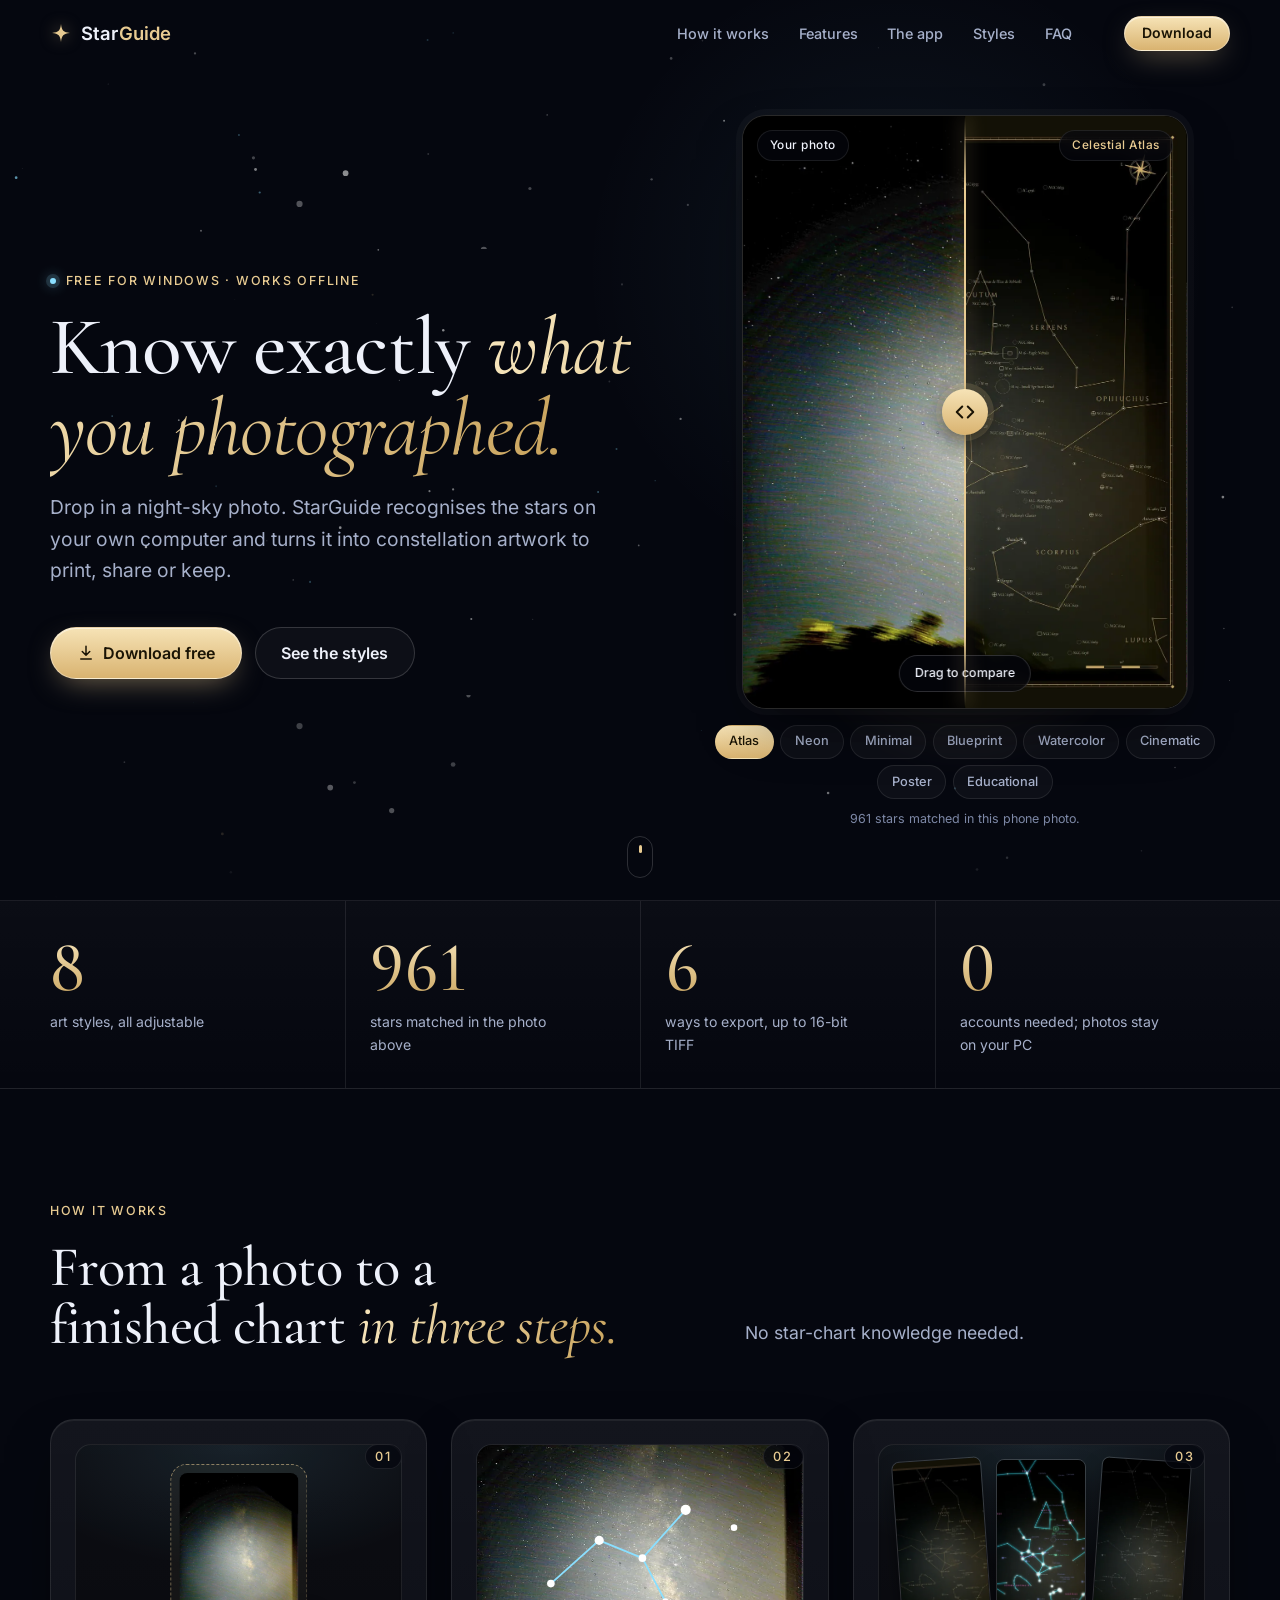
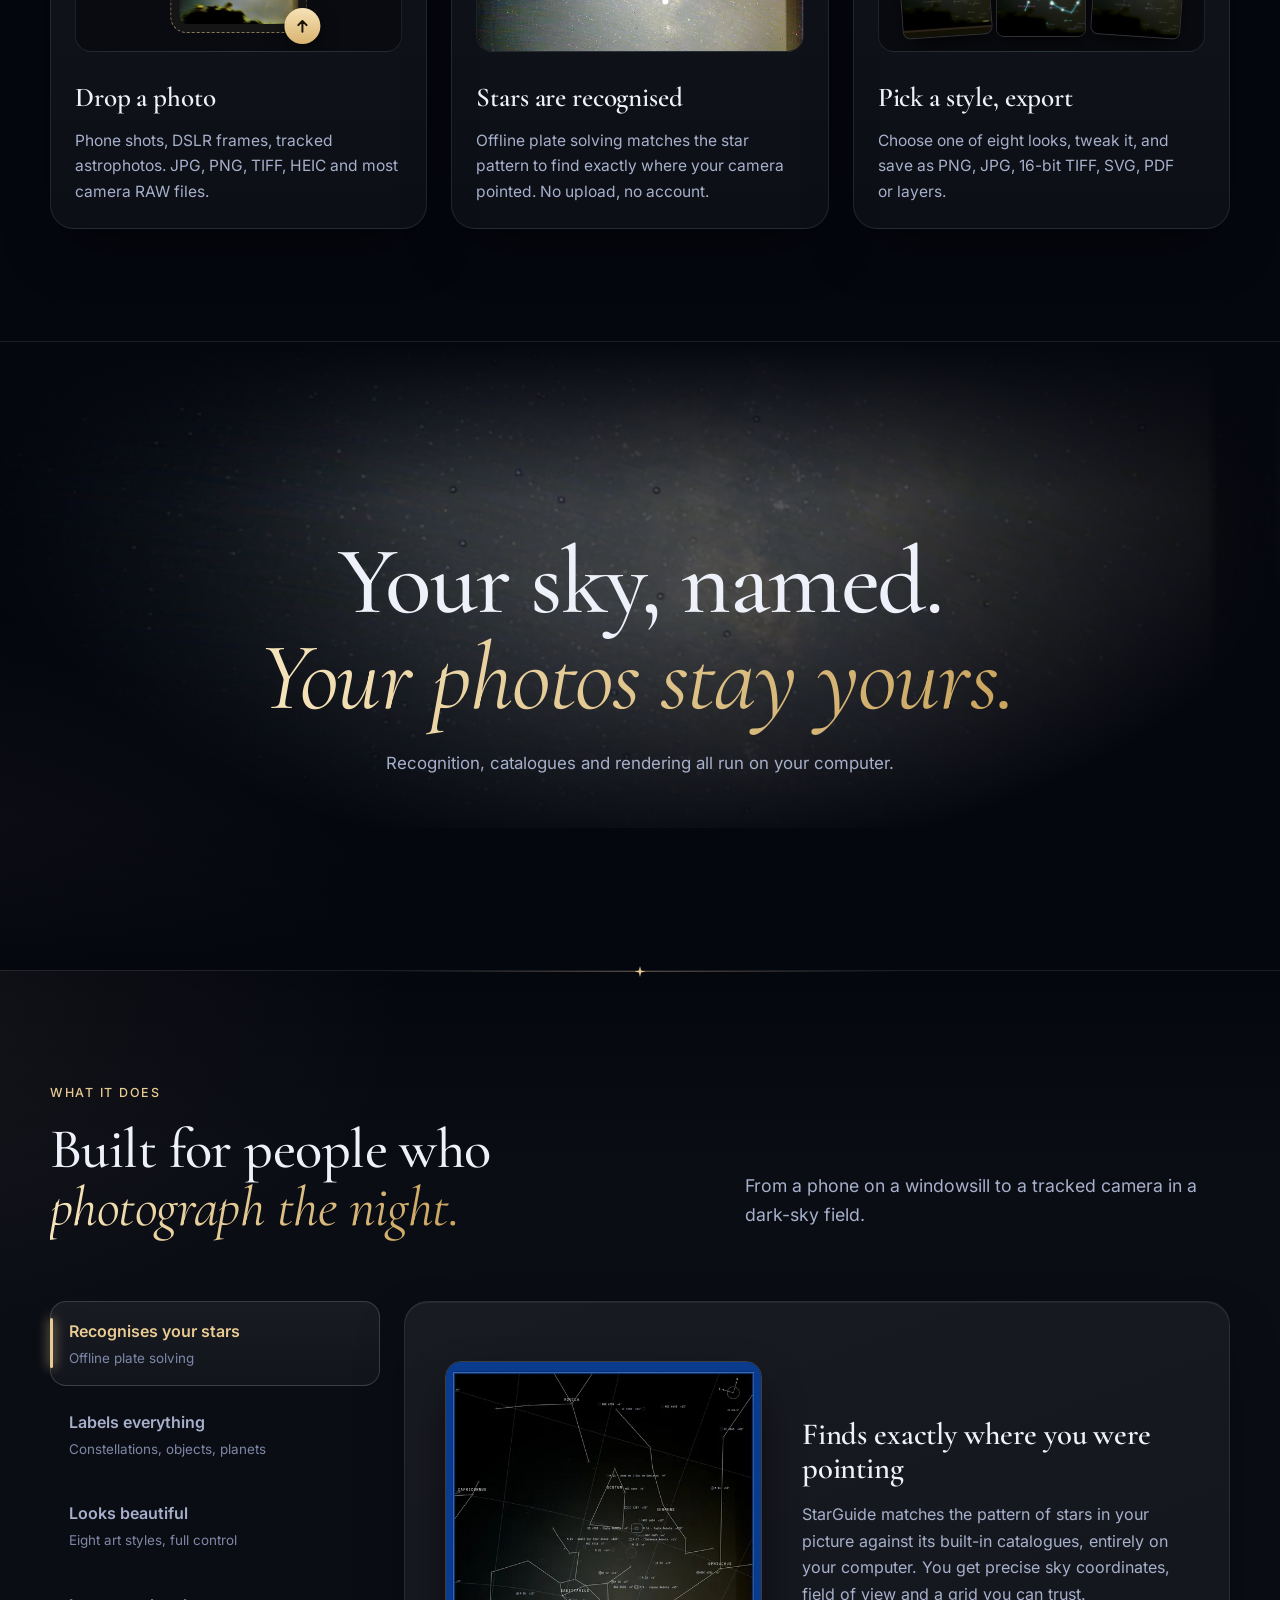
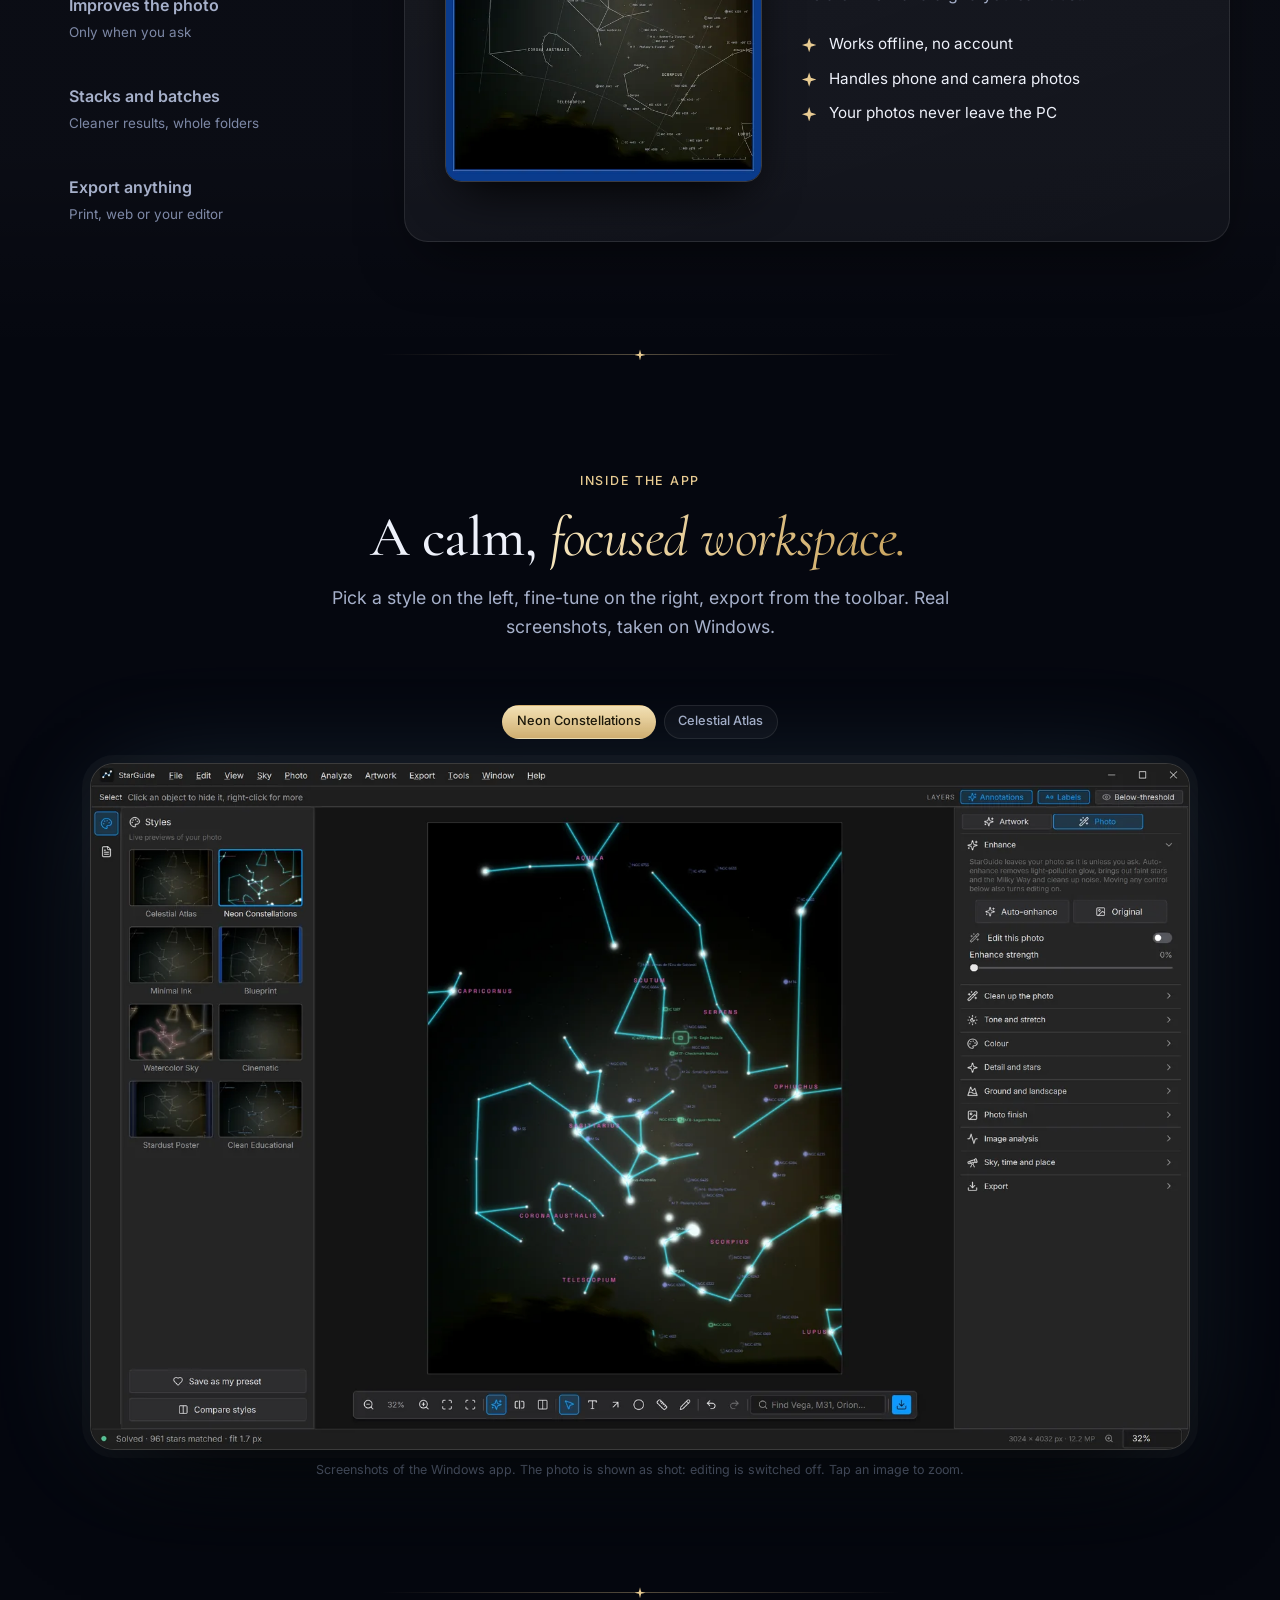
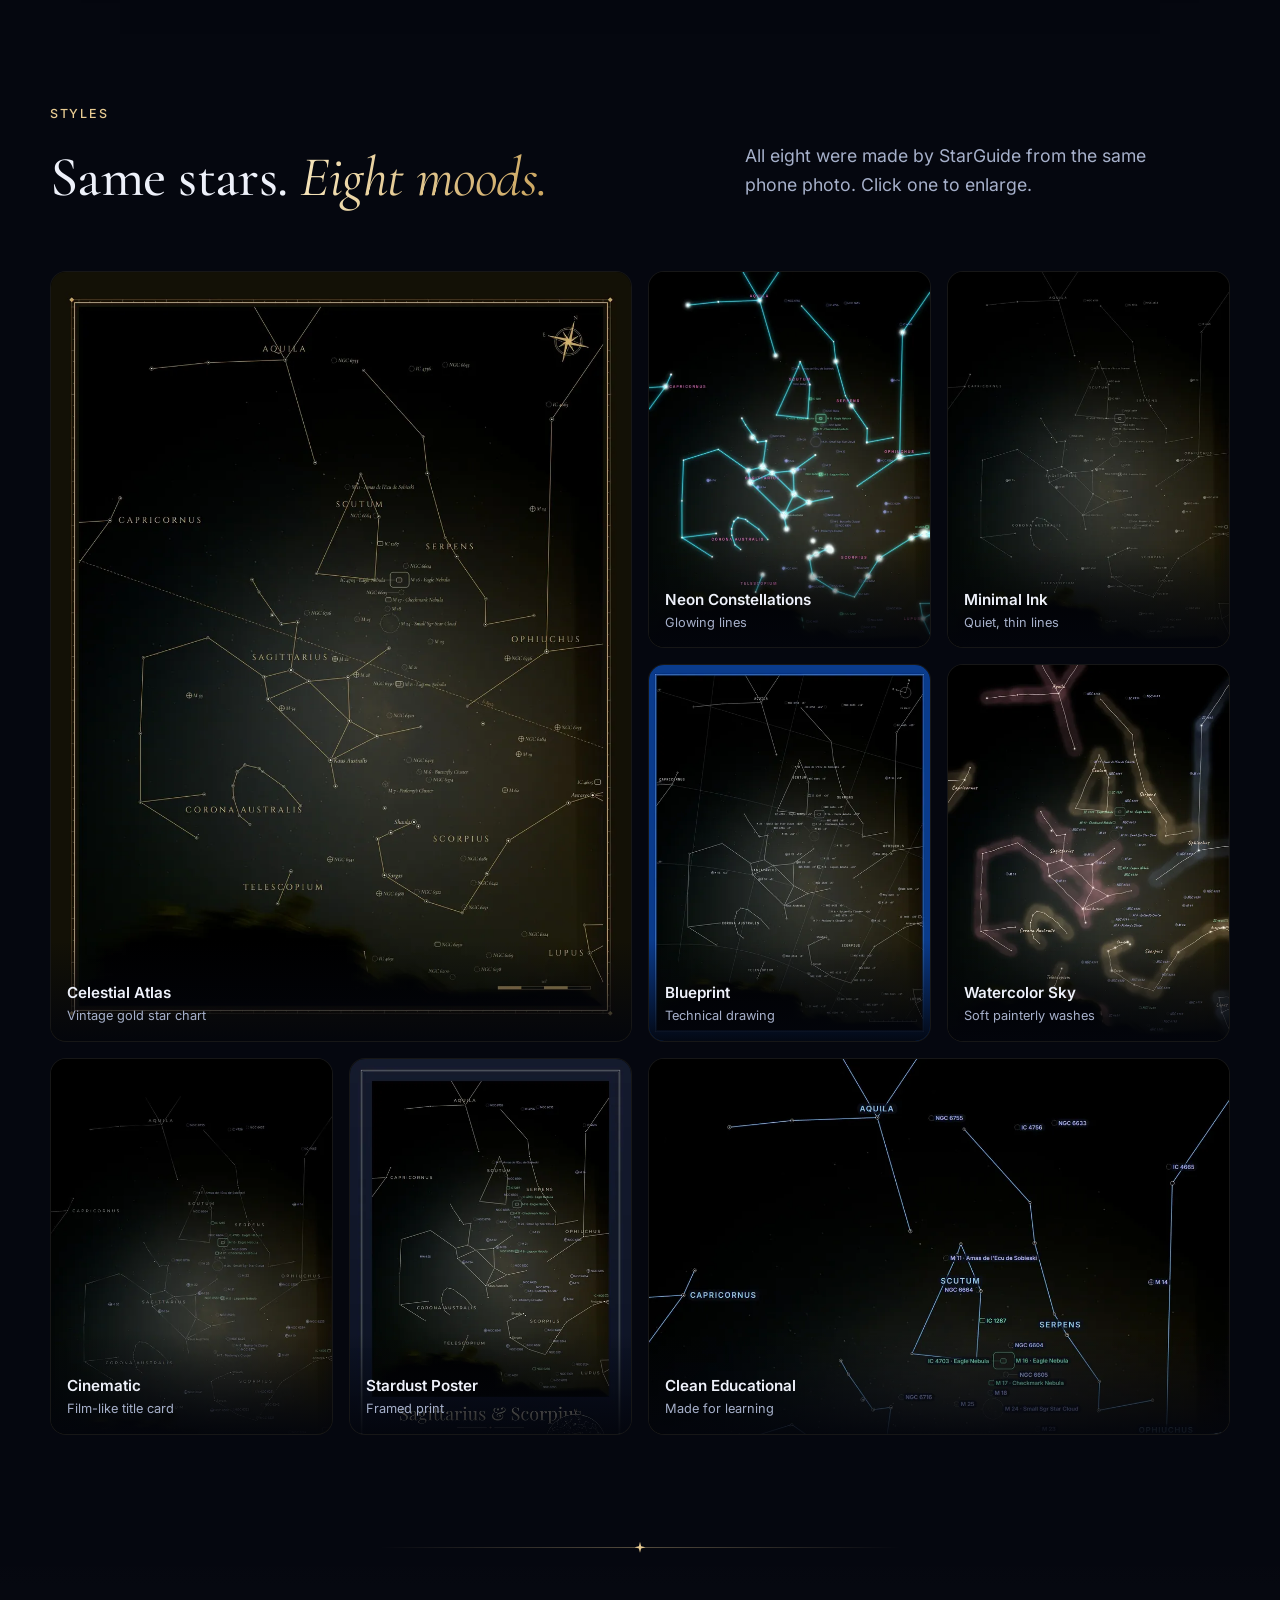
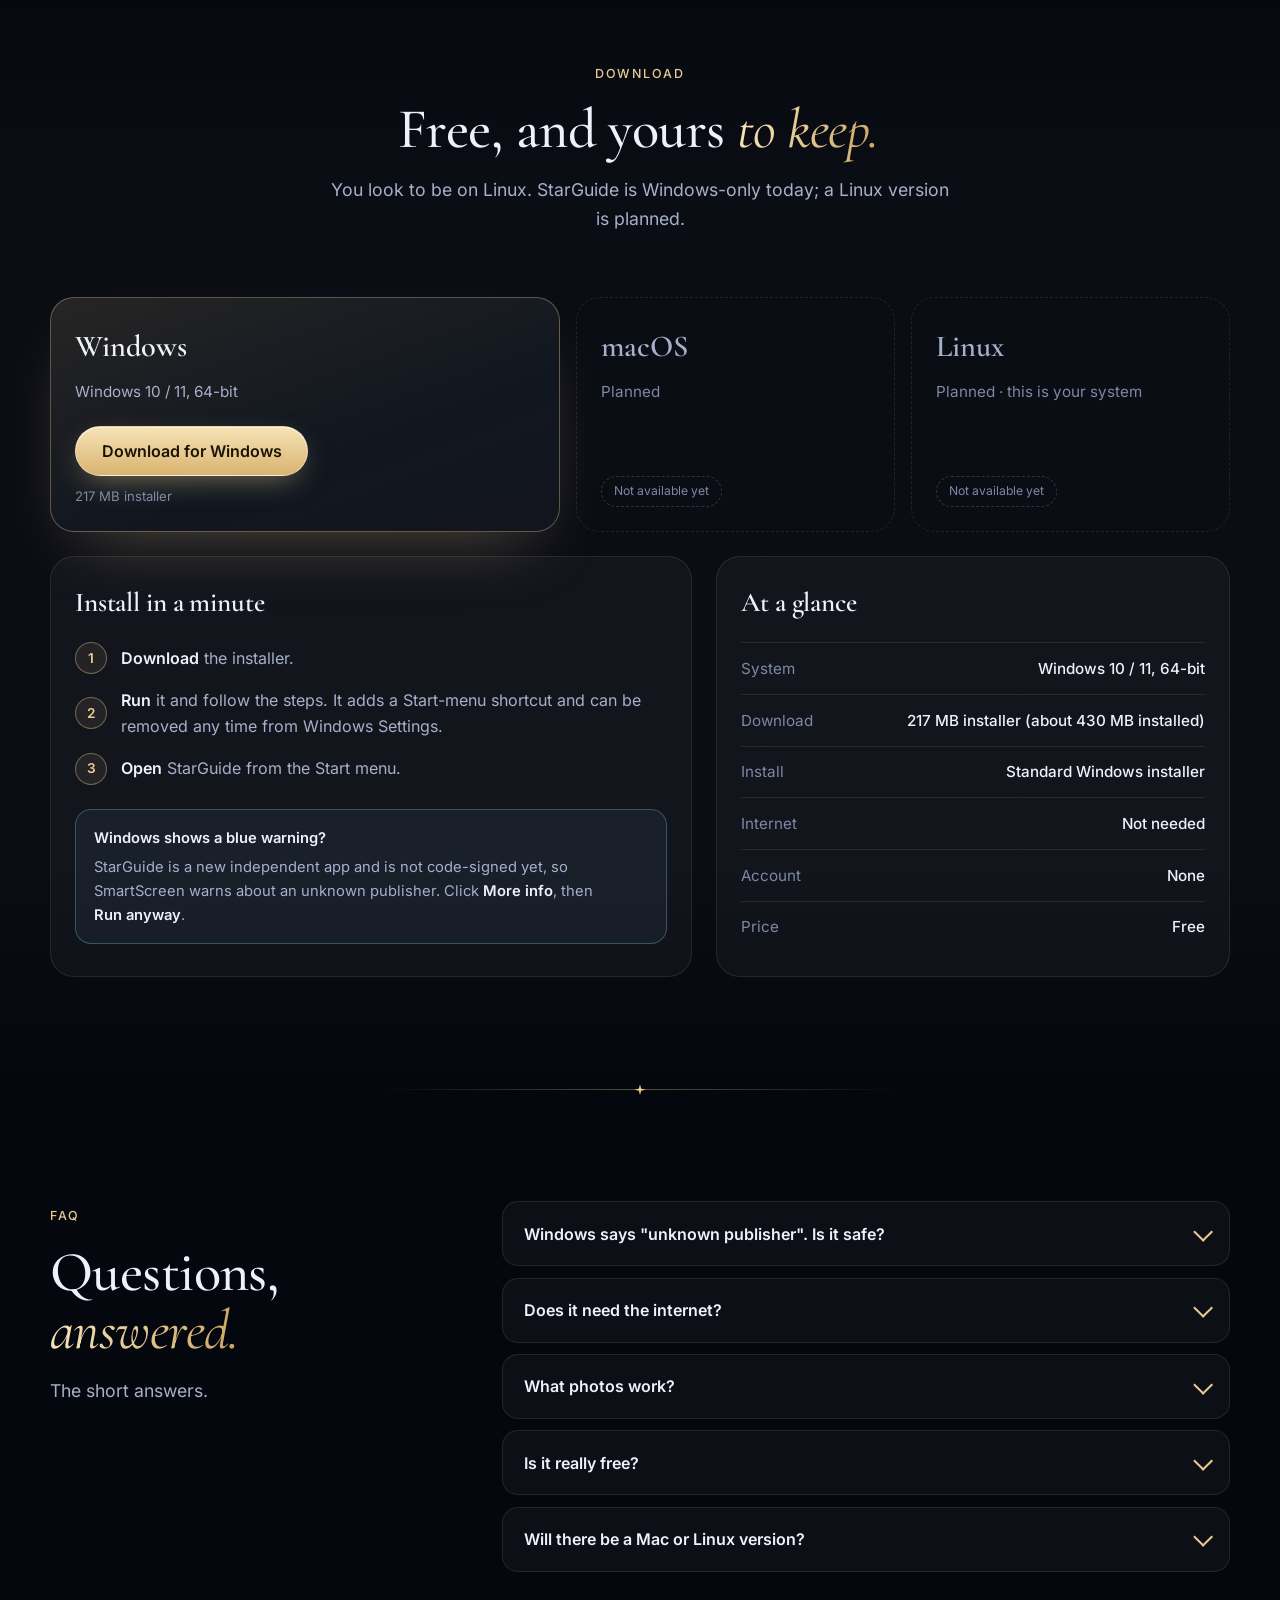
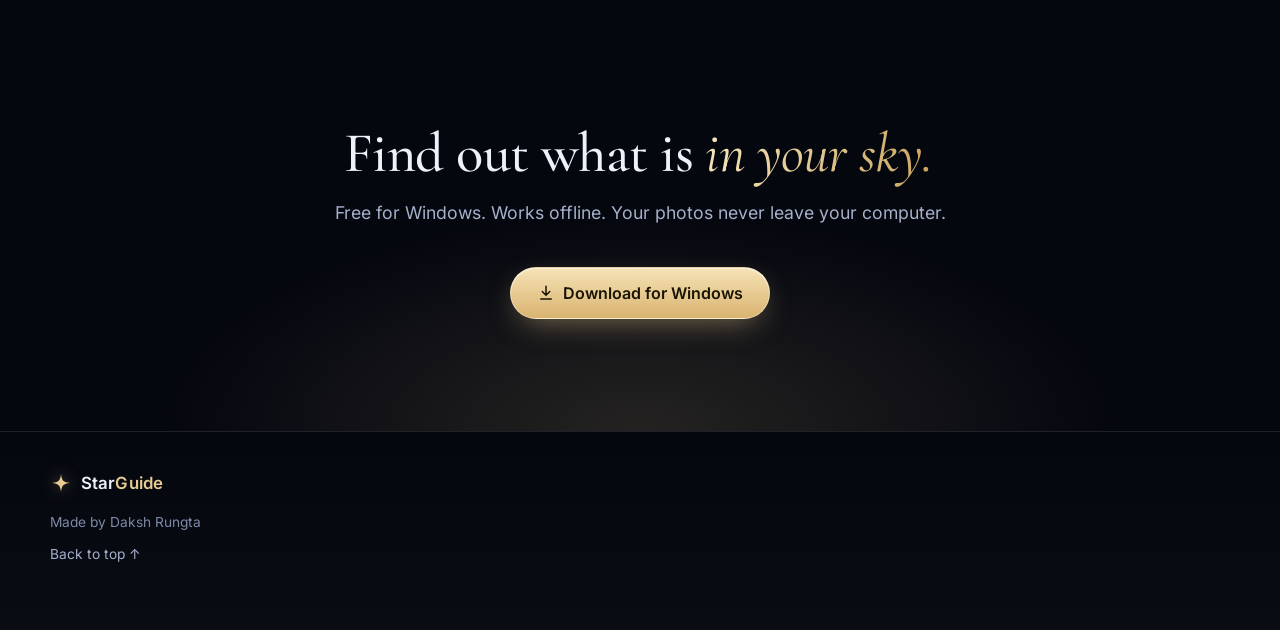
==== commit a50a6713: "Social preview: absolute og:image and og:url so LinkedIn can load the link preview" ====
--- a/index.html
+++ b/index.html
@@ -10,11 +10,14 @@
 <meta property="og:type" content="website">
 <meta property="og:title" content="StarGuide – know what you photographed">
 <meta property="og:description" content="Offline star recognition and constellation artwork for night-sky photos. Free for Windows.">
-<meta property="og:image" content="img/og.jpg">
+<meta property="og:url" content="https://starguide.pages.dev/">
+<meta property="og:site_name" content="StarGuide">
+<meta property="og:image" content="https://starguide.pages.dev/img/og.jpg">
 <meta property="og:image:width" content="1200">
 <meta property="og:image:height" content="630">
 <meta property="og:image:alt" content="A night-sky photo turned into a gold constellation chart by StarGuide">
 <meta name="twitter:card" content="summary_large_image">
+<meta name="twitter:image" content="https://starguide.pages.dev/img/og.jpg">
 <link rel="icon" href="favicon.svg" type="image/svg+xml">
 <link rel="preload" href="fonts/cormorant-garamond-latin-500-normal.woff" as="font" type="font/woff" crossorigin>
 <link rel="preload" href="fonts/inter-latin-400-normal.woff" as="font" type="font/woff" crossorigin>
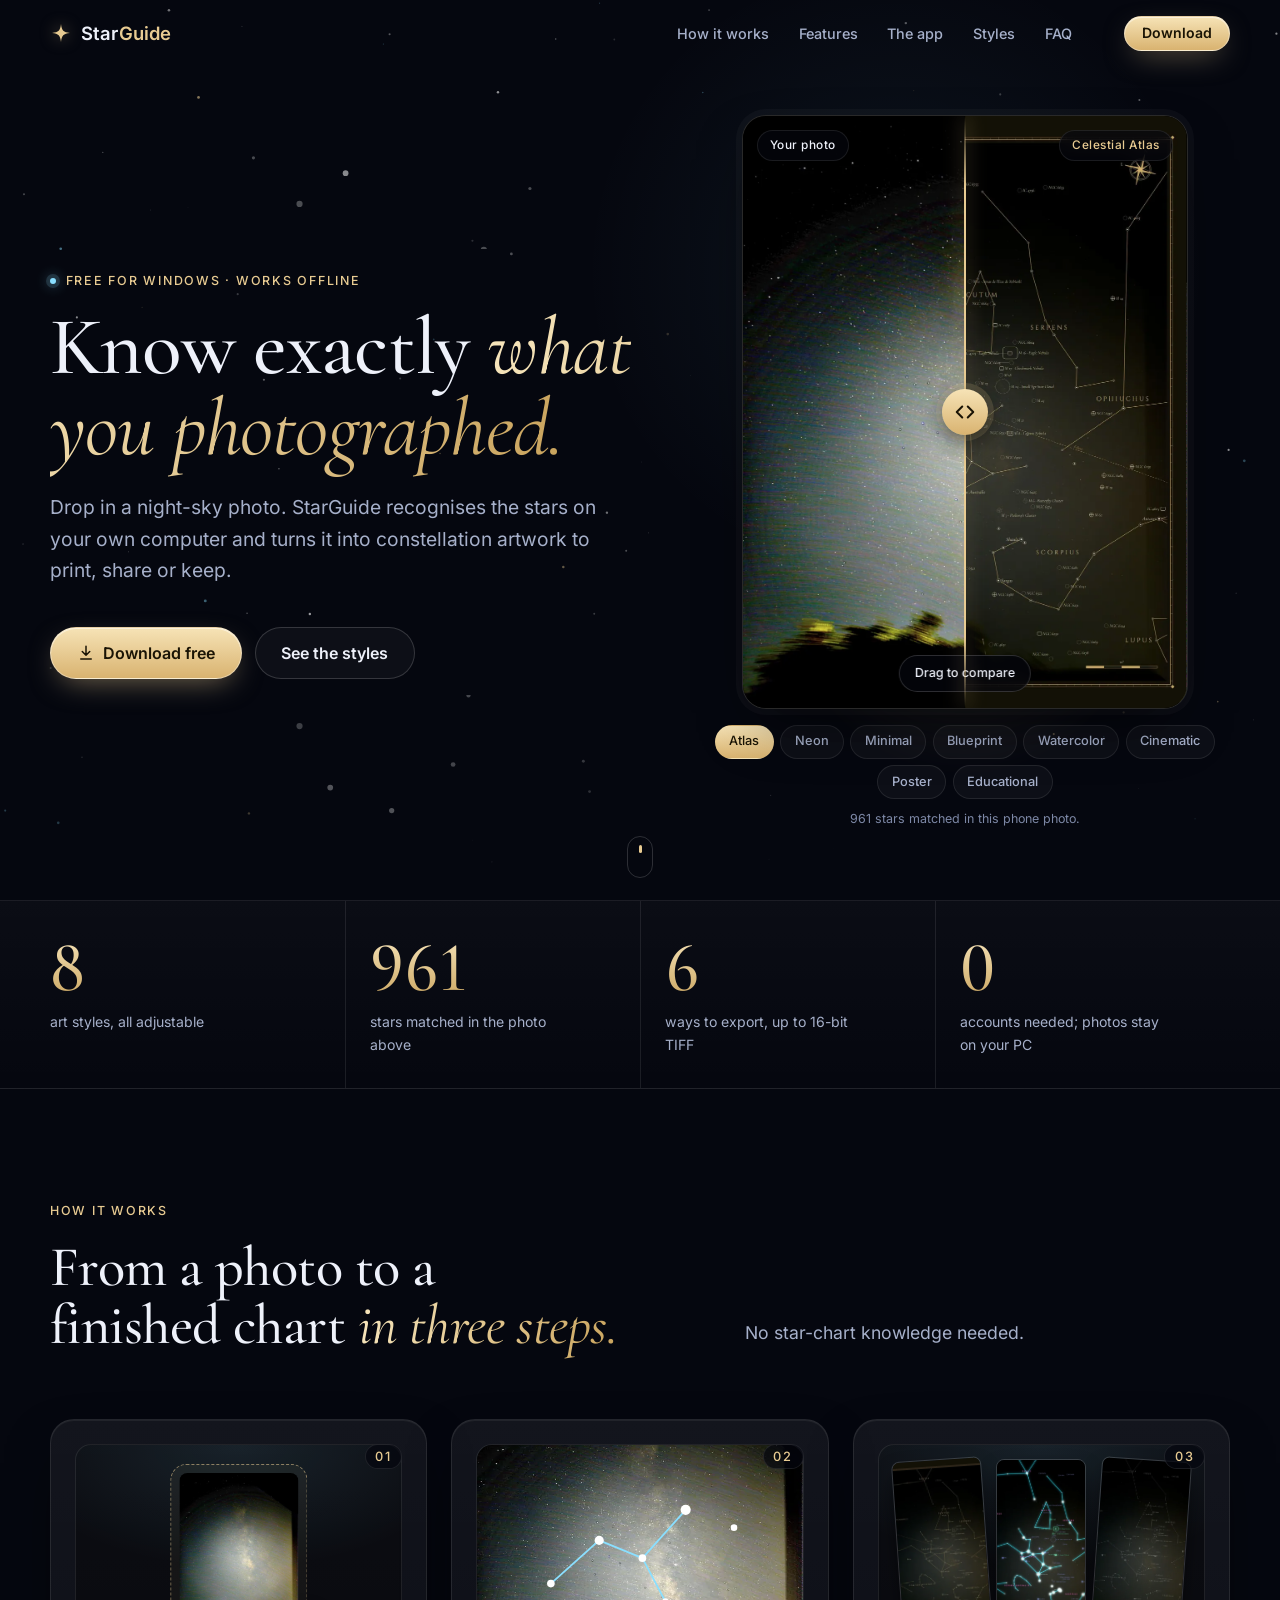
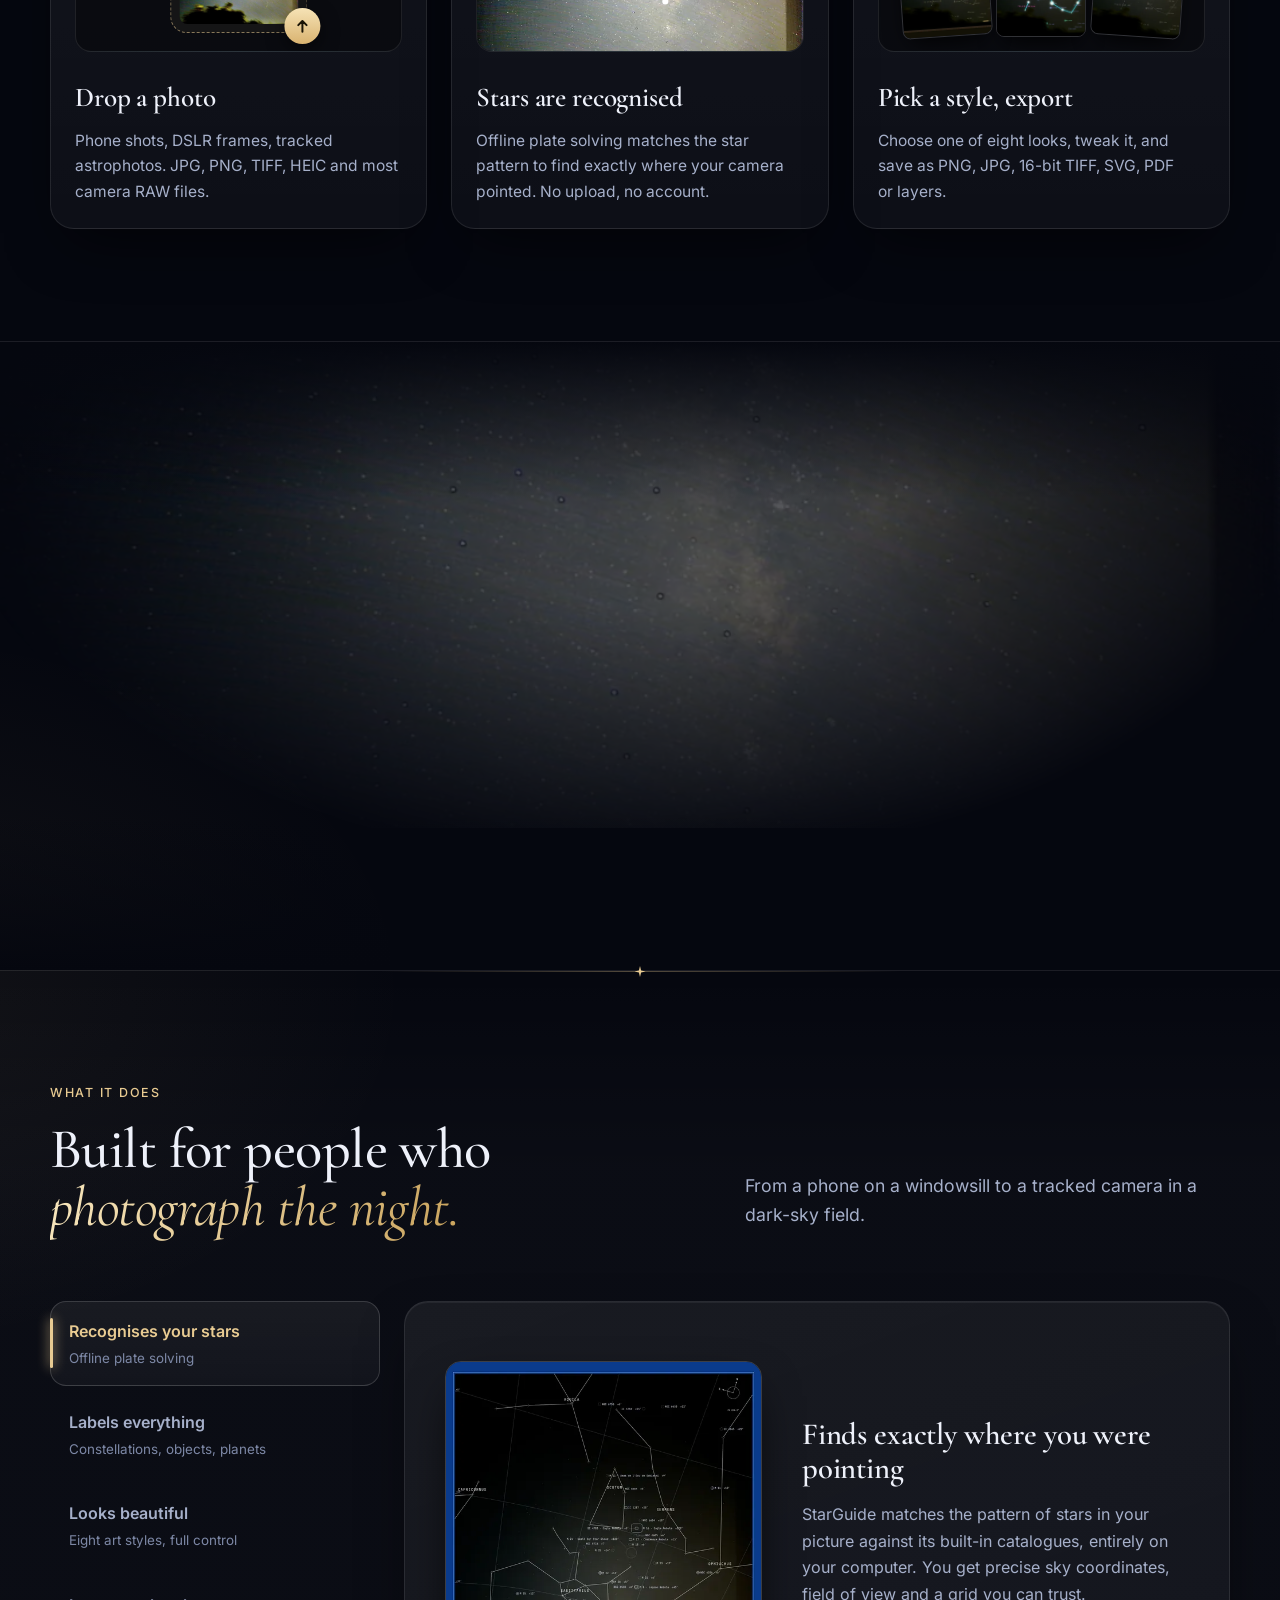
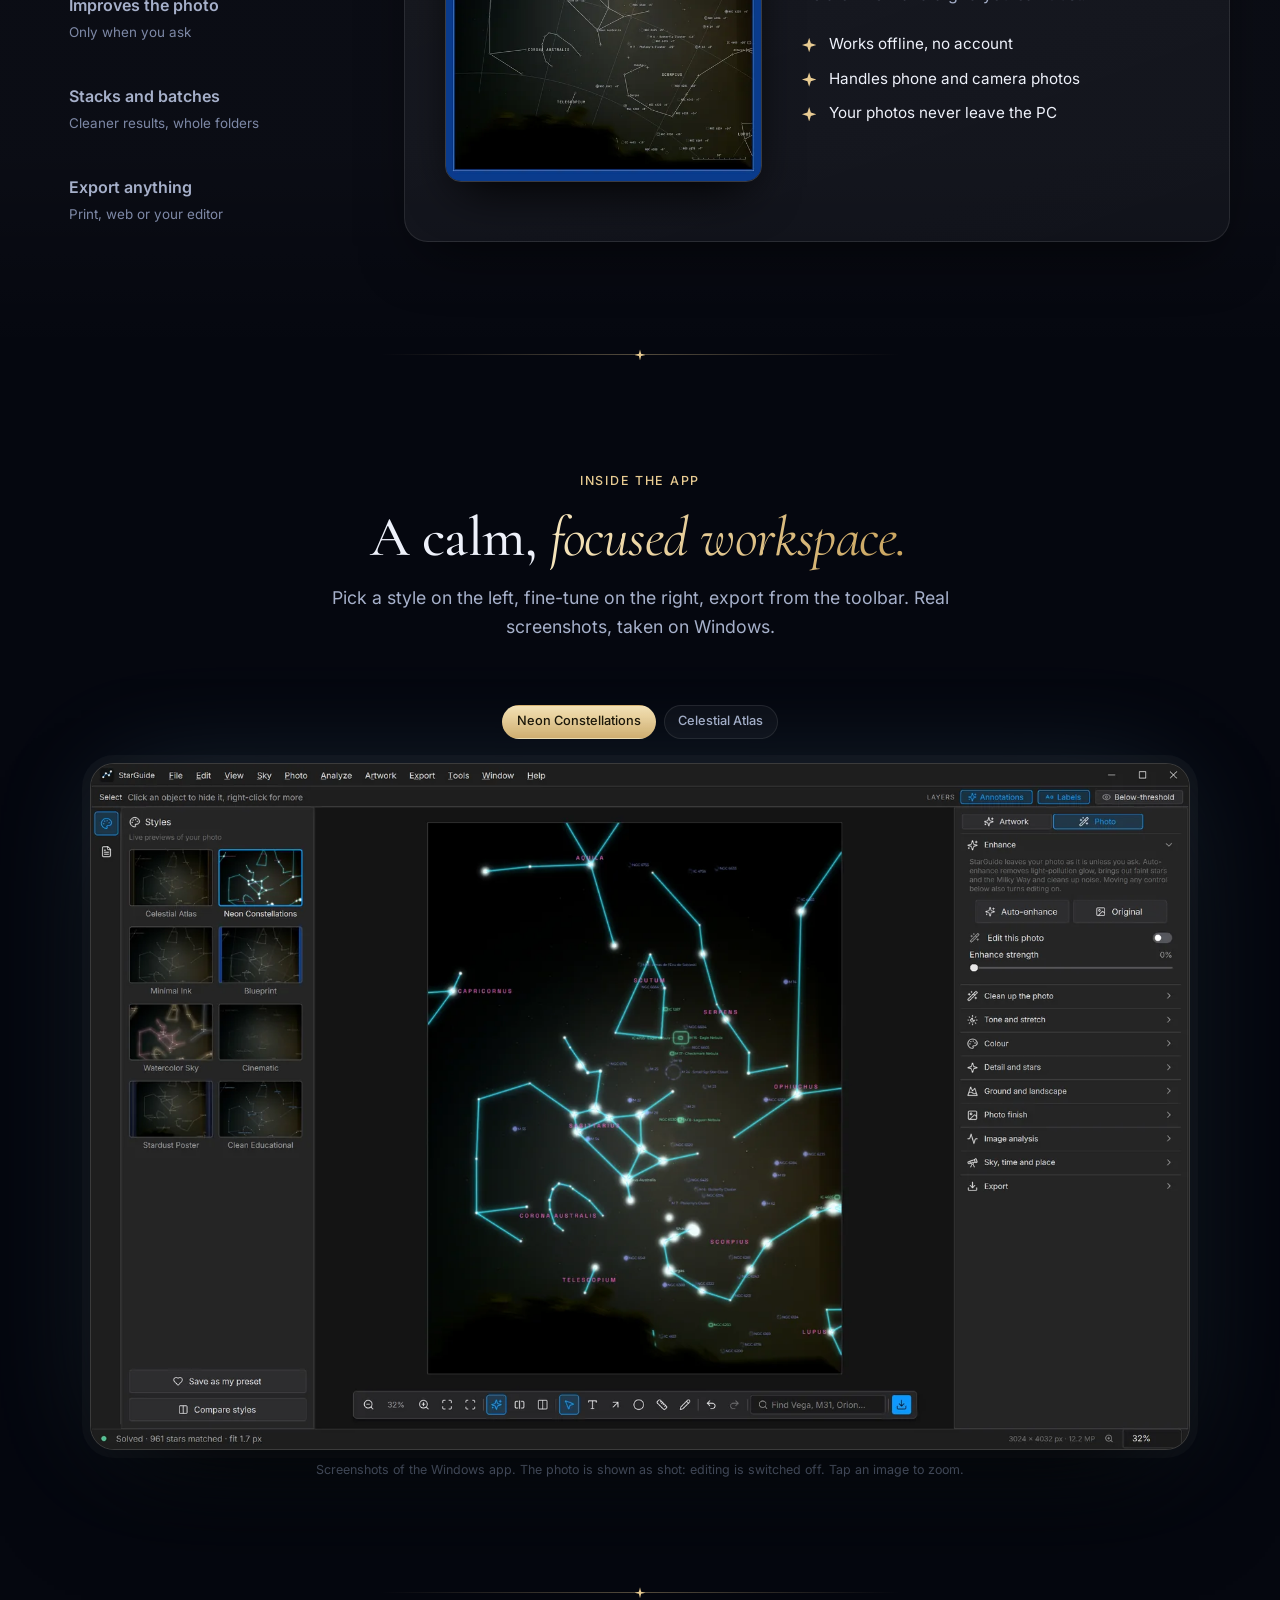
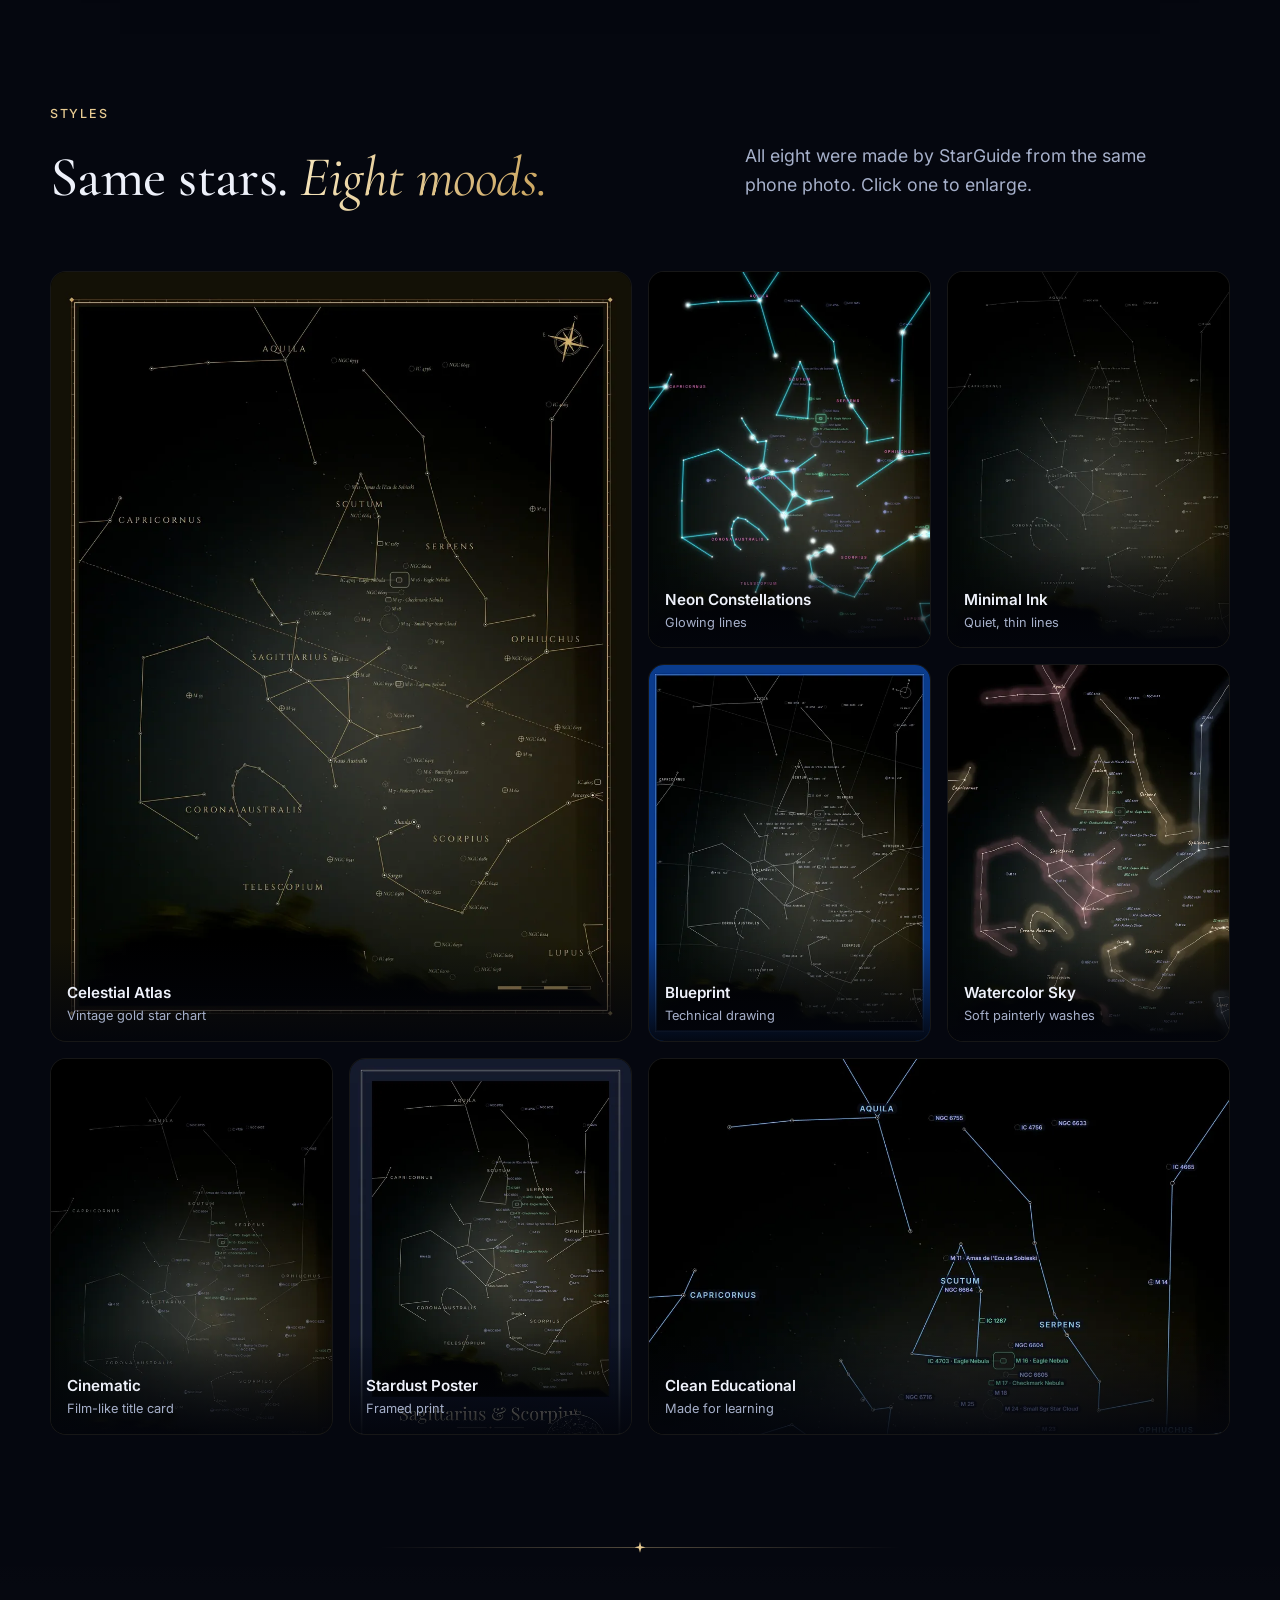
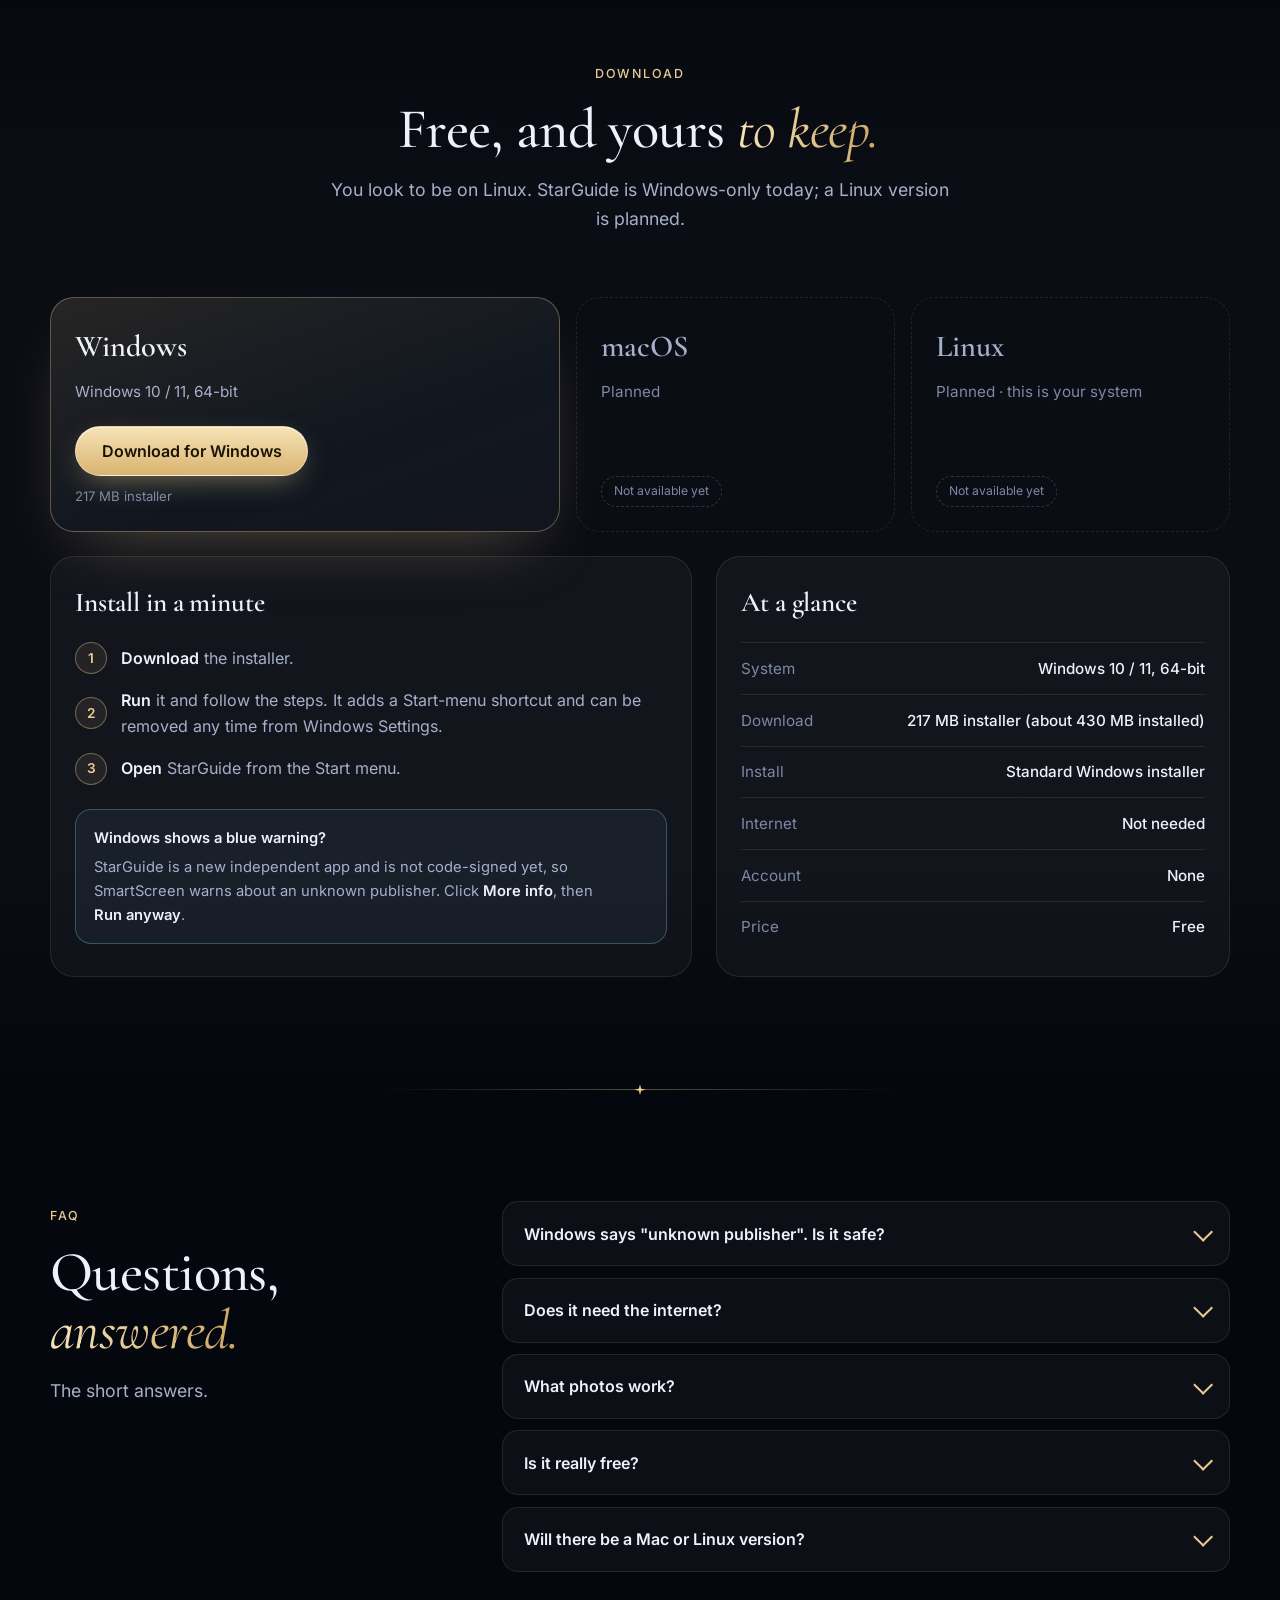
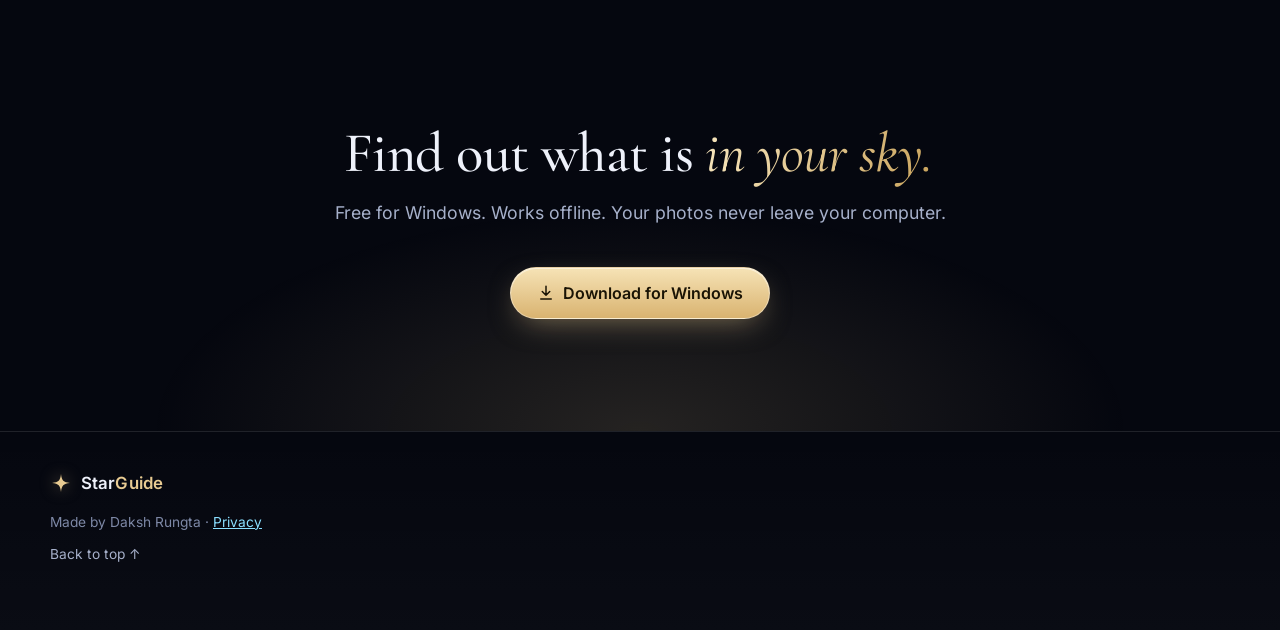
==== commit db6475ad: "Add privacy policy page (needed for the Microsoft Store listing)" ====
--- a/index.html
+++ b/index.html
@@ -344,7 +344,7 @@
   <div class="wrap foot__in">
     <div>
       <a class="brand" href="#top"><svg class="brand__mark" viewBox="0 0 64 64" aria-hidden="true"><path d="M32 6C34 25 39 30 58 32C39 34 34 39 32 58C30 39 25 34 6 32C25 30 30 25 32 6Z" fill="currentColor"/></svg><span>Star<b>Guide</b></span></a>
-      <p>Made by Daksh Rungta</p>
+      <p>Made by Daksh Rungta · <a href="privacy.html">Privacy</a></p>
       <p><a class="totop" href="#top">Back to top ↑</a></p>
     </div>
   </div>
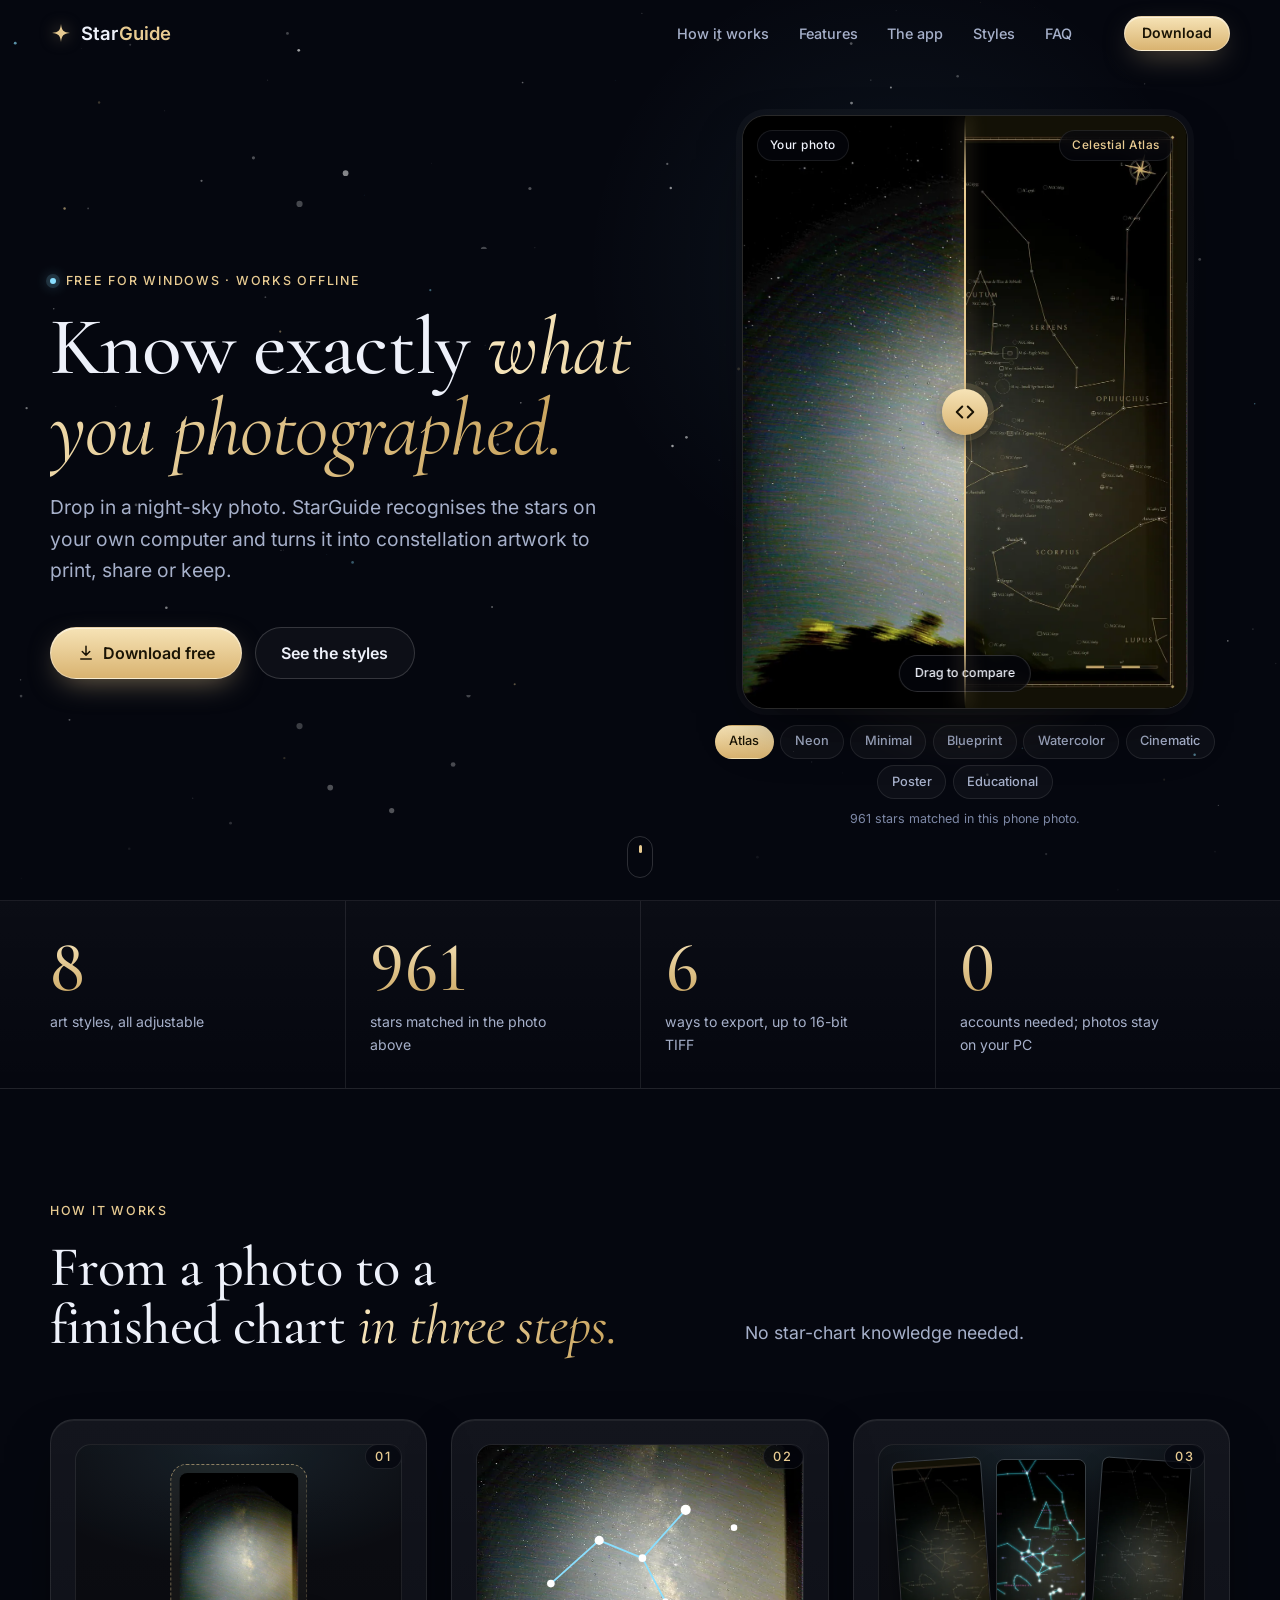
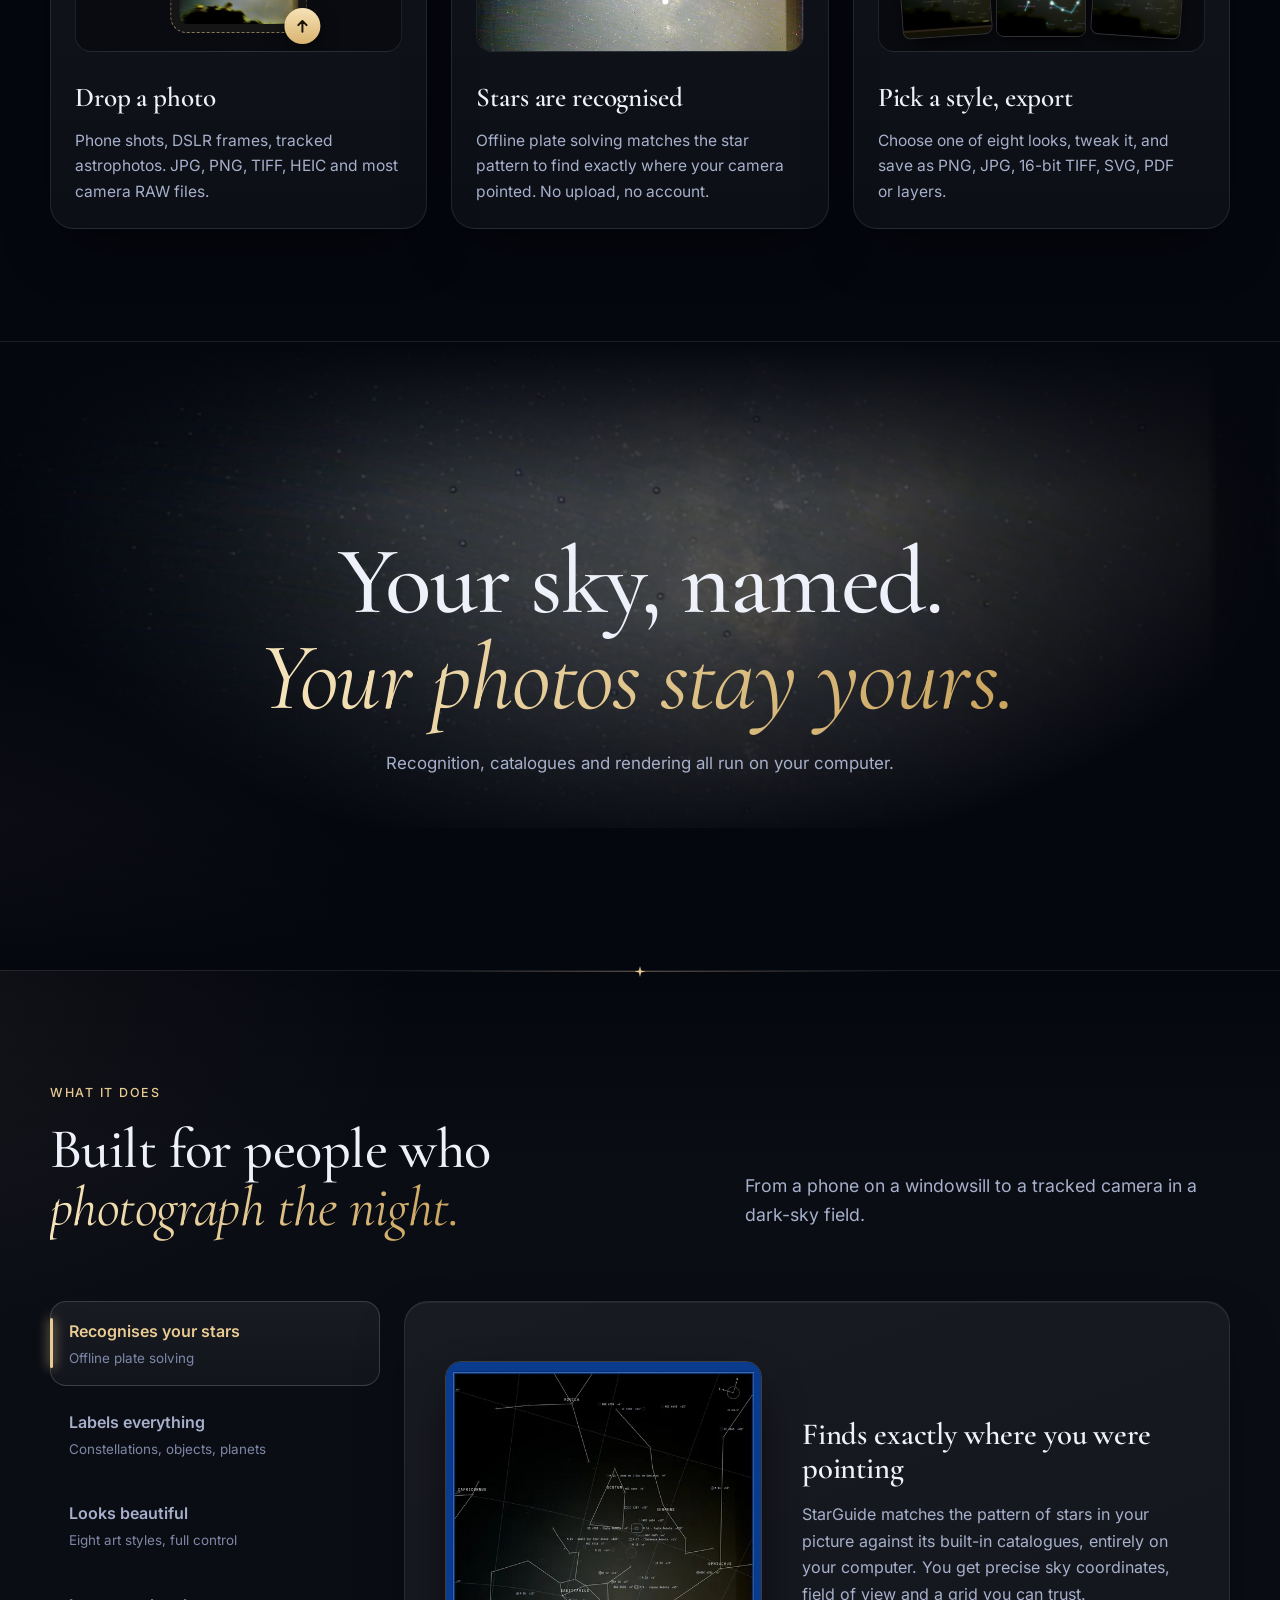
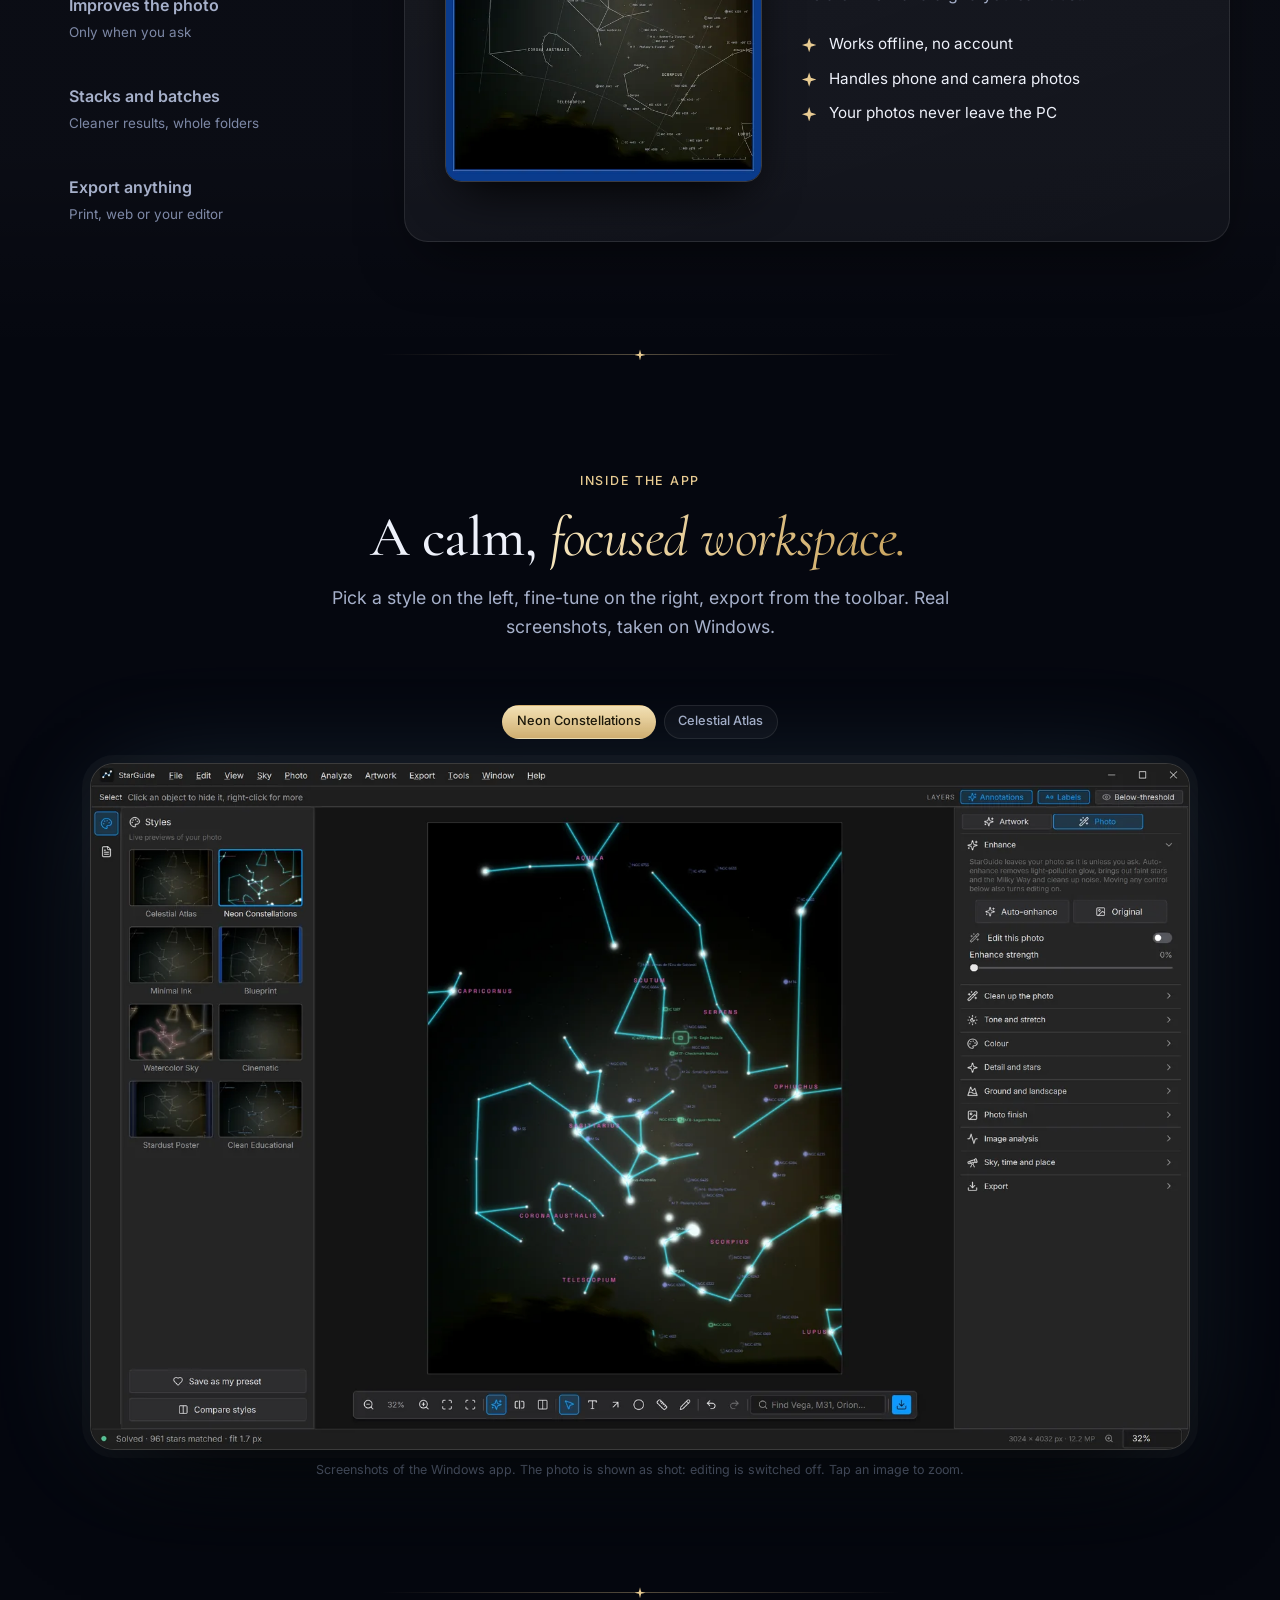
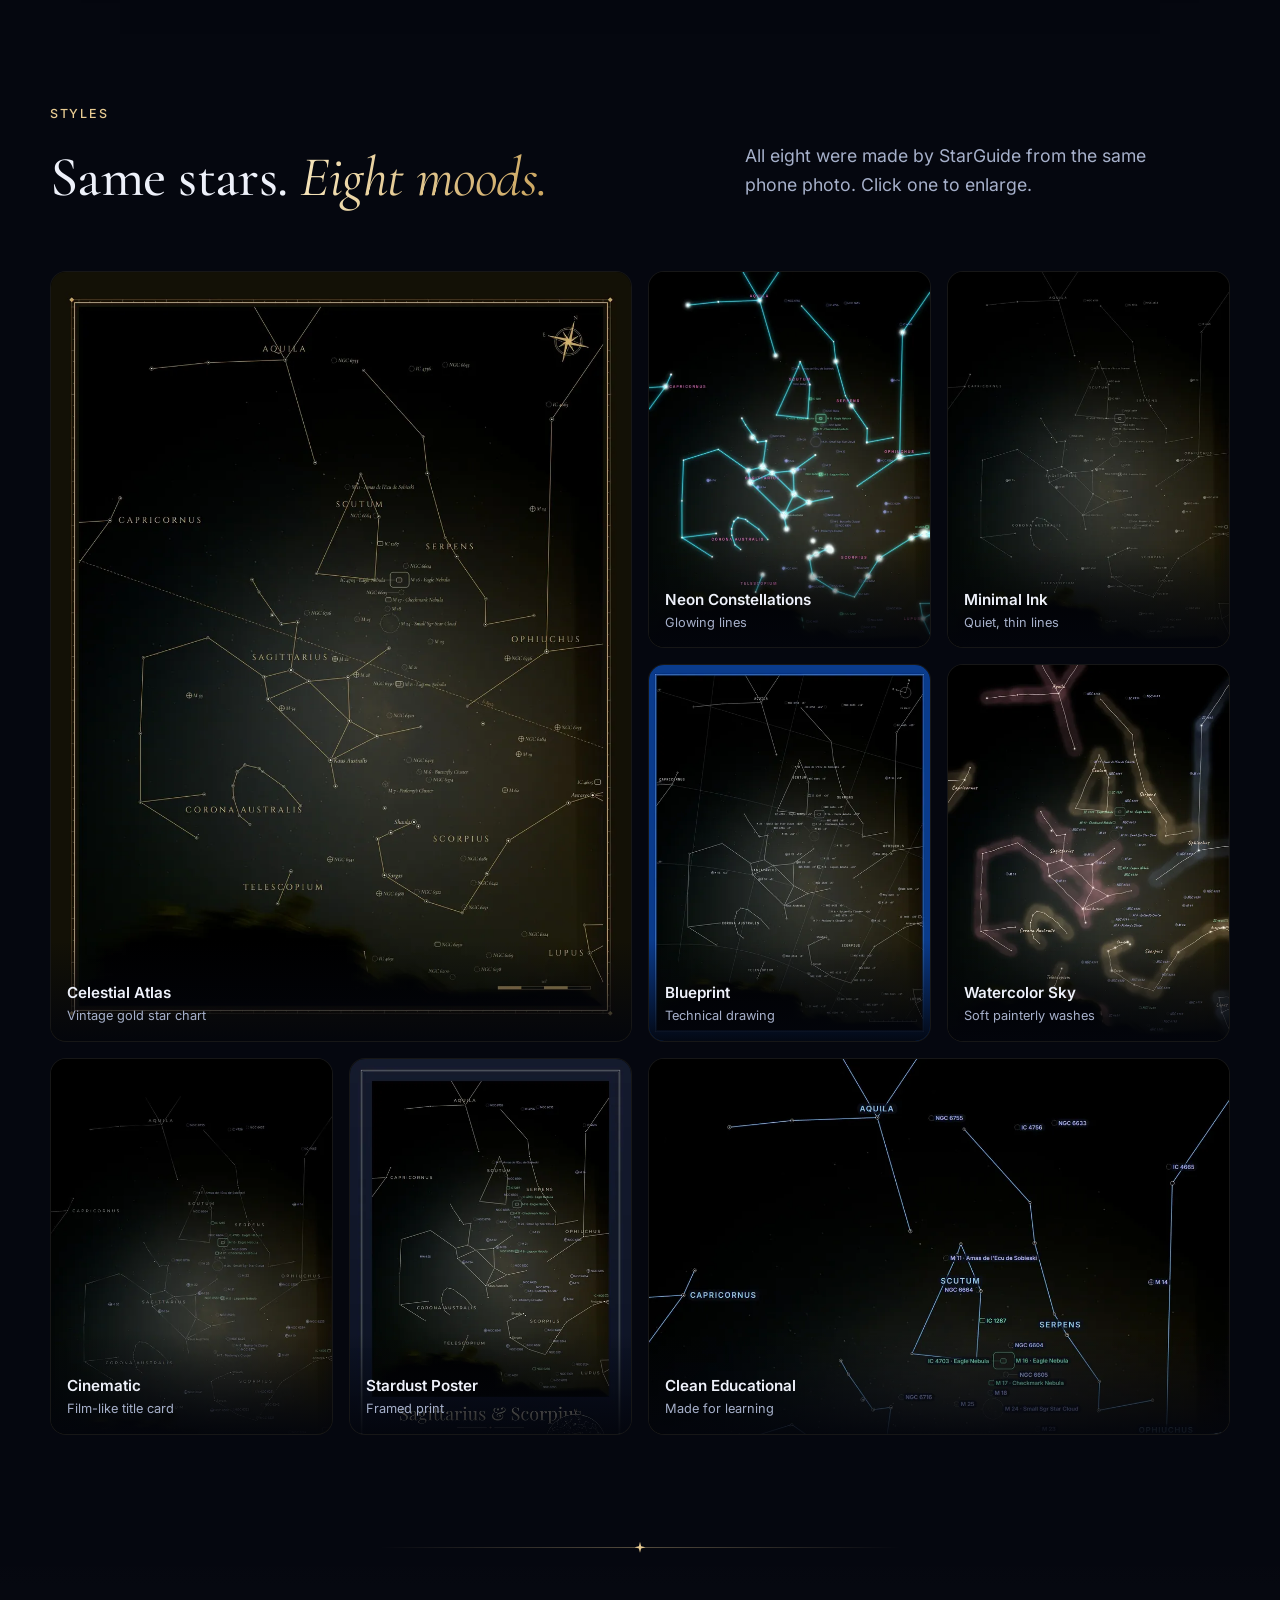
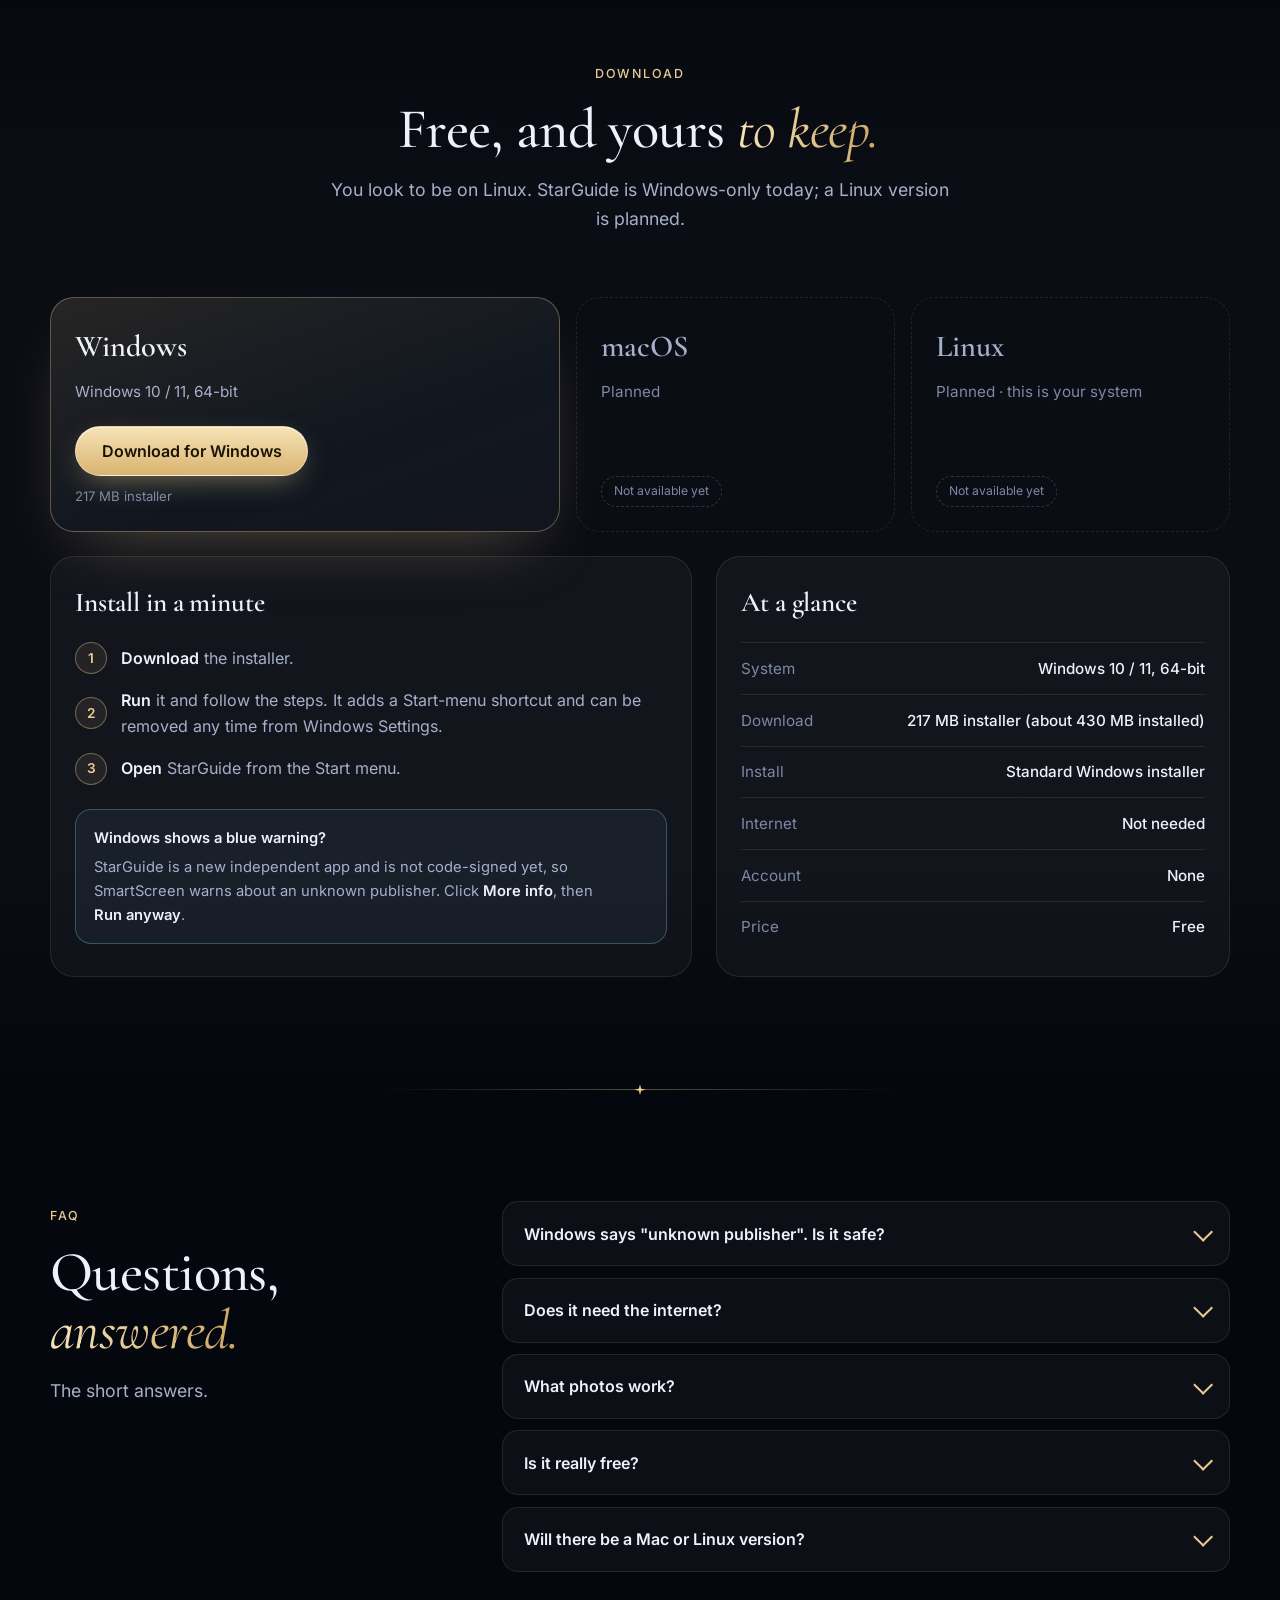
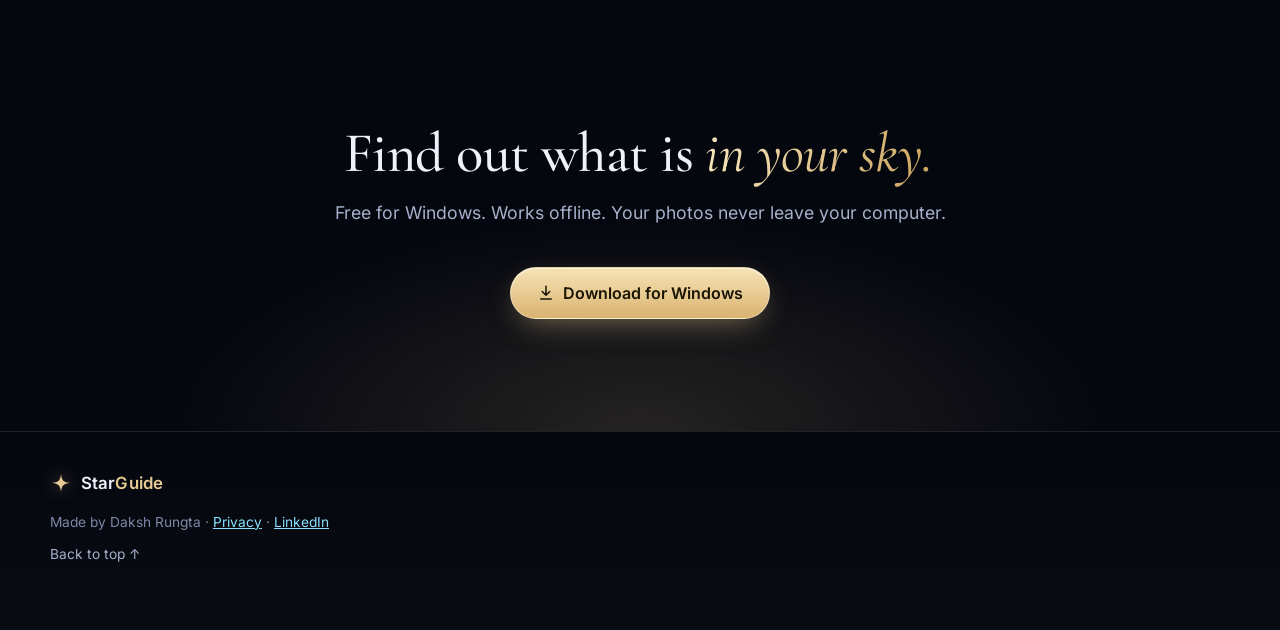
==== commit 0af712c8: "Add LinkedIn as the contact on the privacy page and footer" ====
--- a/index.html
+++ b/index.html
@@ -344,7 +344,7 @@
   <div class="wrap foot__in">
     <div>
       <a class="brand" href="#top"><svg class="brand__mark" viewBox="0 0 64 64" aria-hidden="true"><path d="M32 6C34 25 39 30 58 32C39 34 34 39 32 58C30 39 25 34 6 32C25 30 30 25 32 6Z" fill="currentColor"/></svg><span>Star<b>Guide</b></span></a>
-      <p>Made by Daksh Rungta · <a href="privacy.html">Privacy</a></p>
+      <p>Made by Daksh Rungta · <a href="privacy.html">Privacy</a> · <a href="https://www.linkedin.com/in/daksh-rungta/" rel="noopener">LinkedIn</a></p>
       <p><a class="totop" href="#top">Back to top ↑</a></p>
     </div>
   </div>
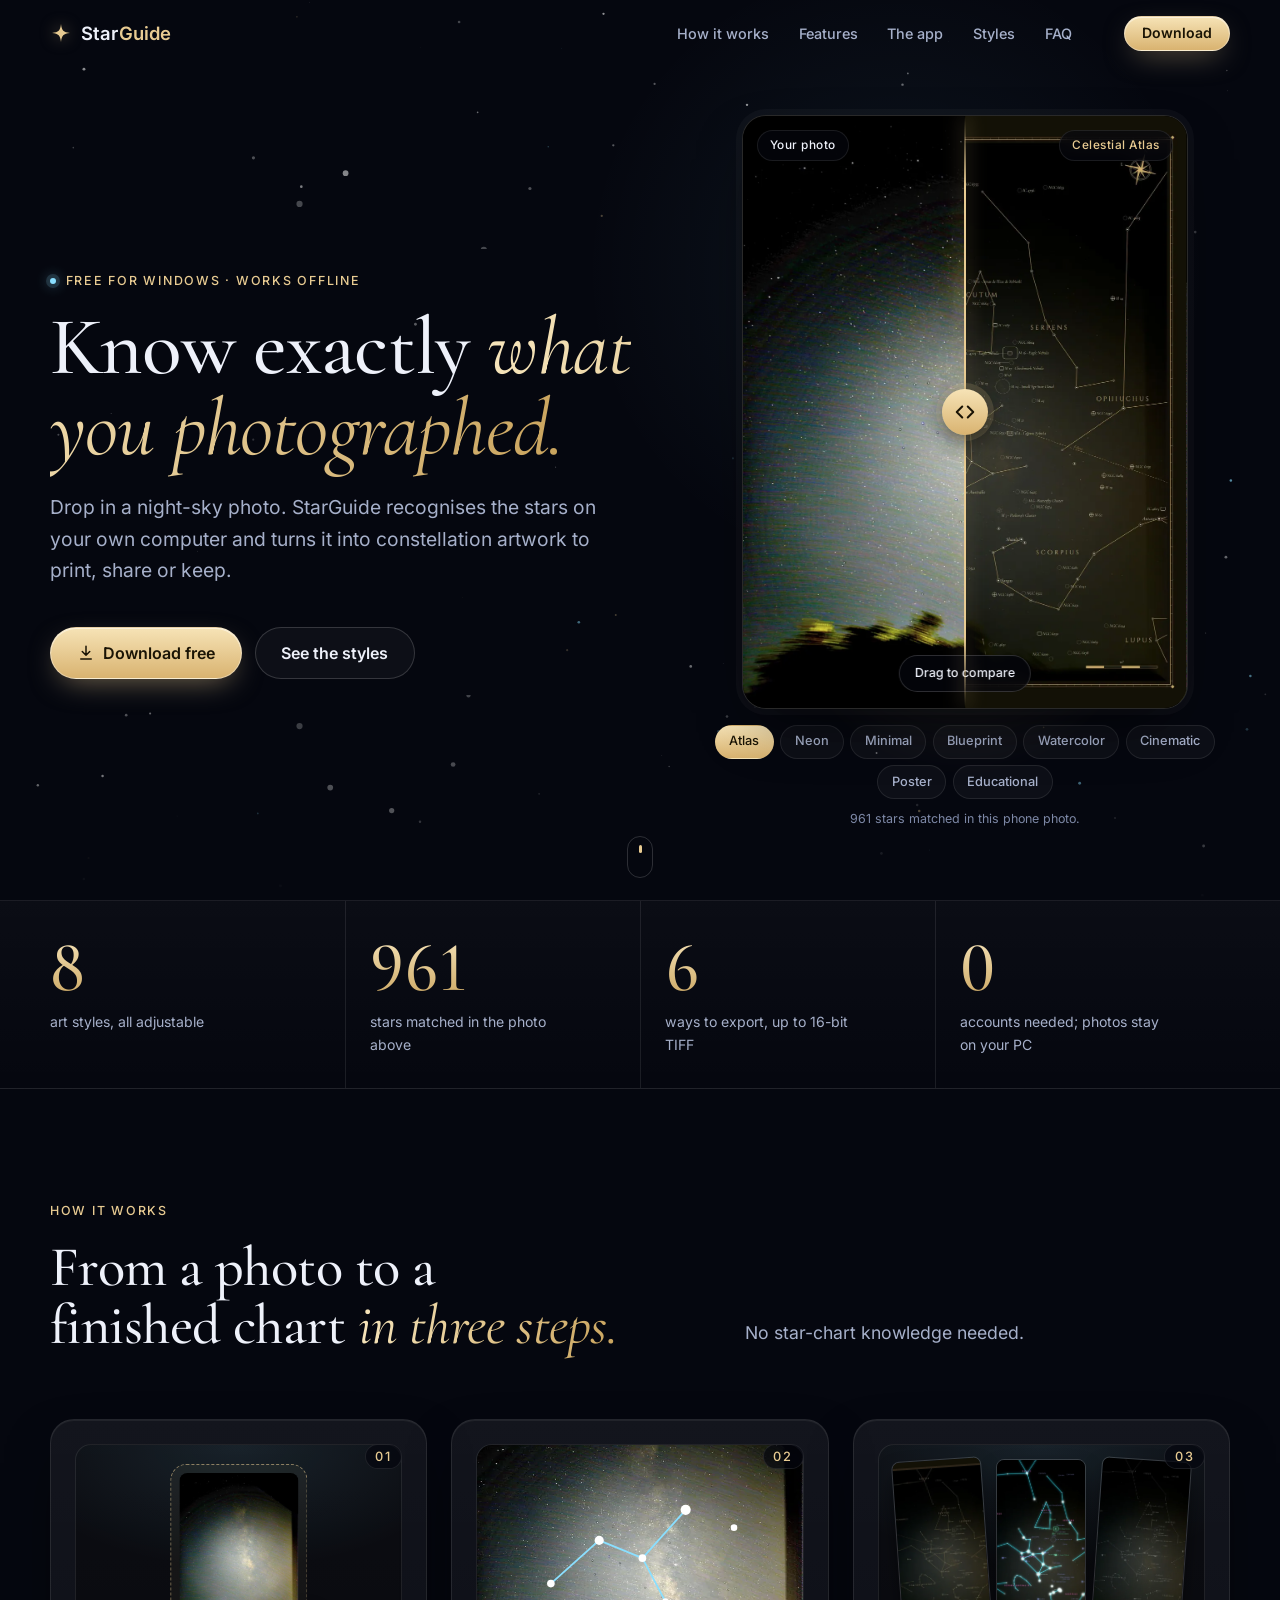
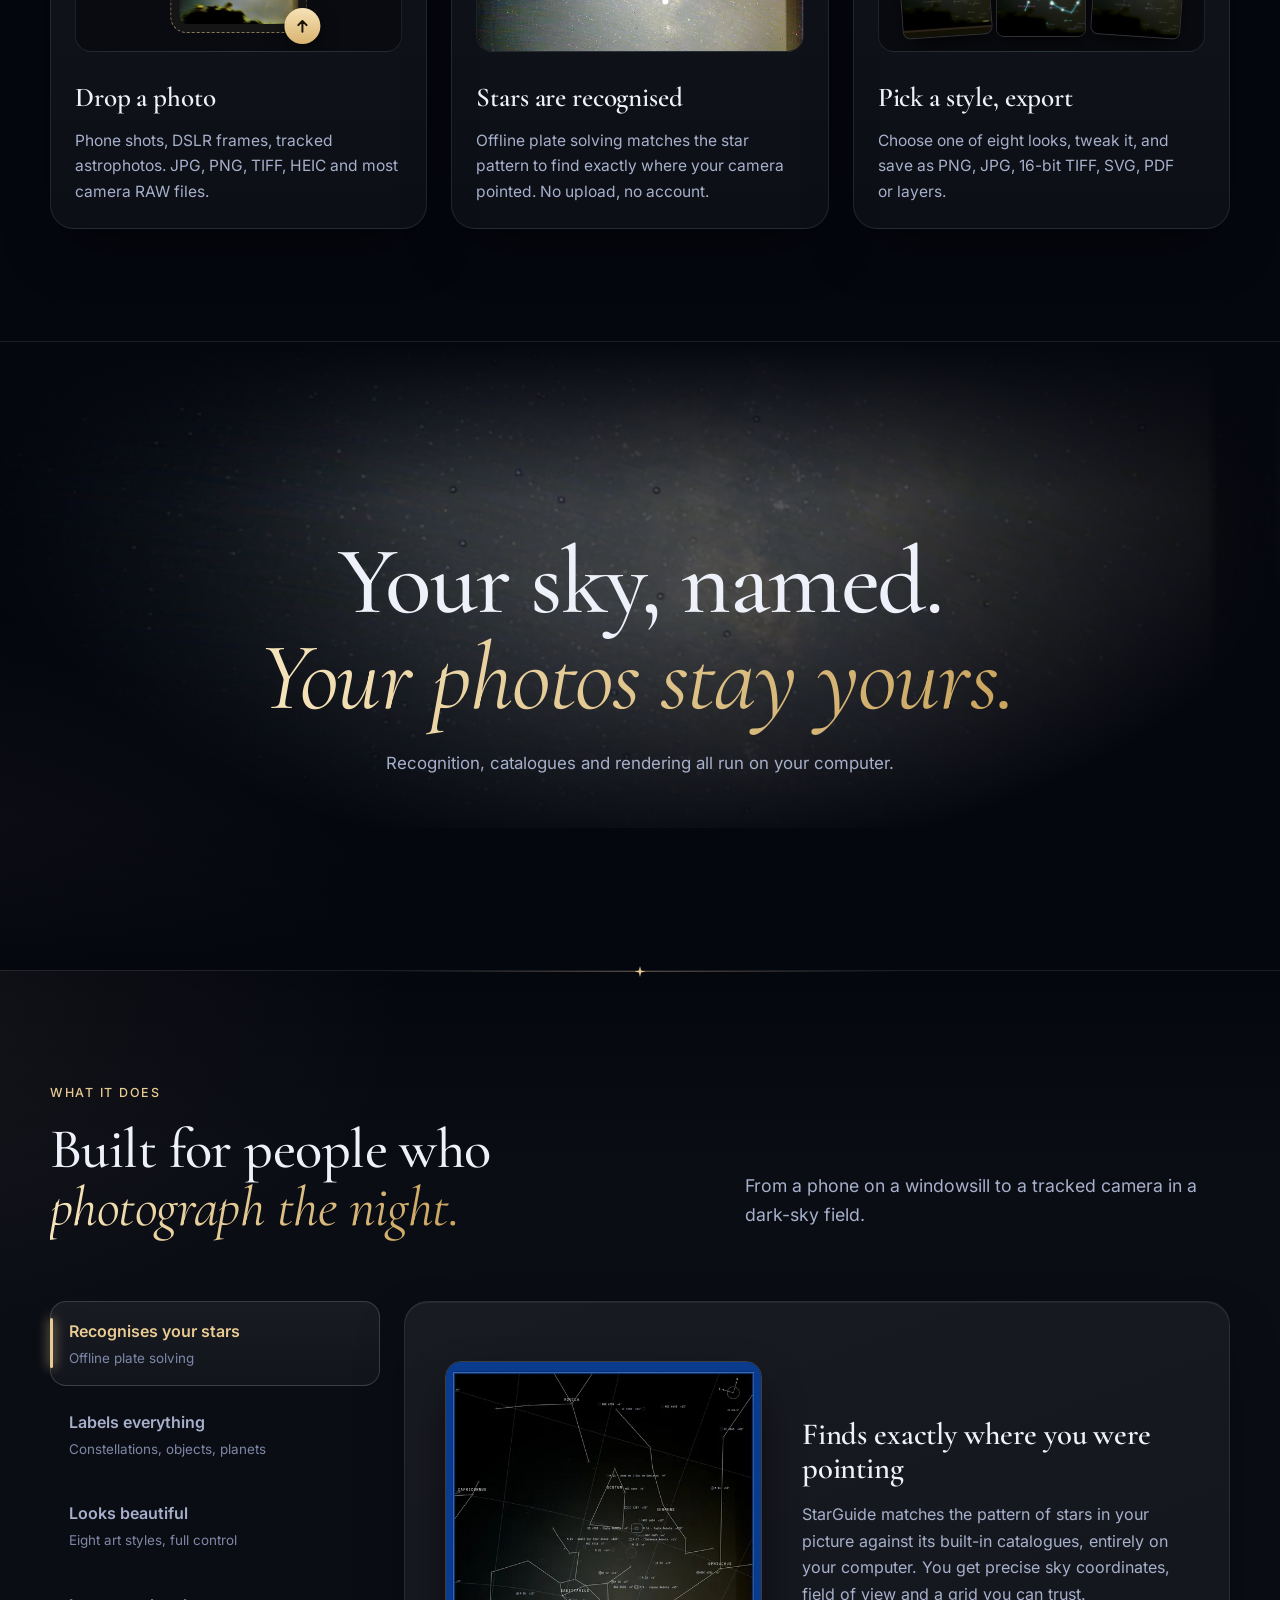
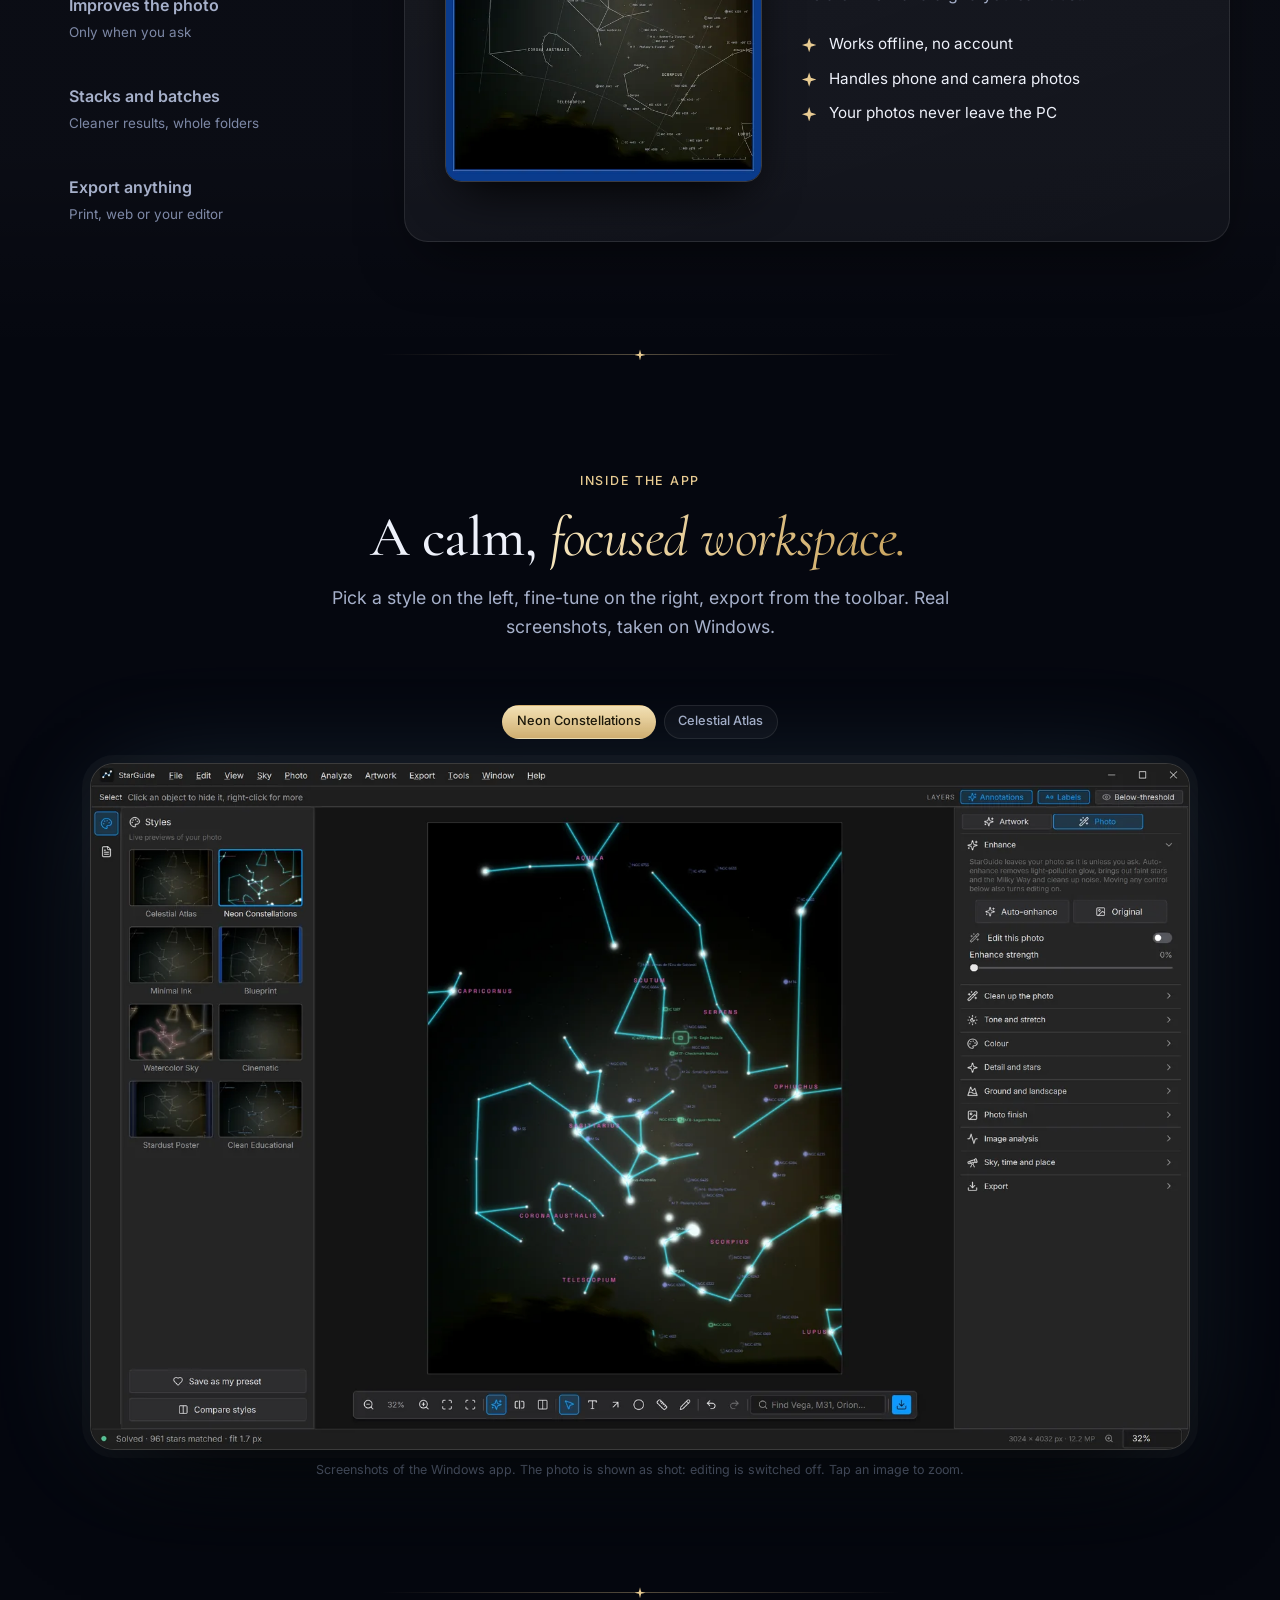
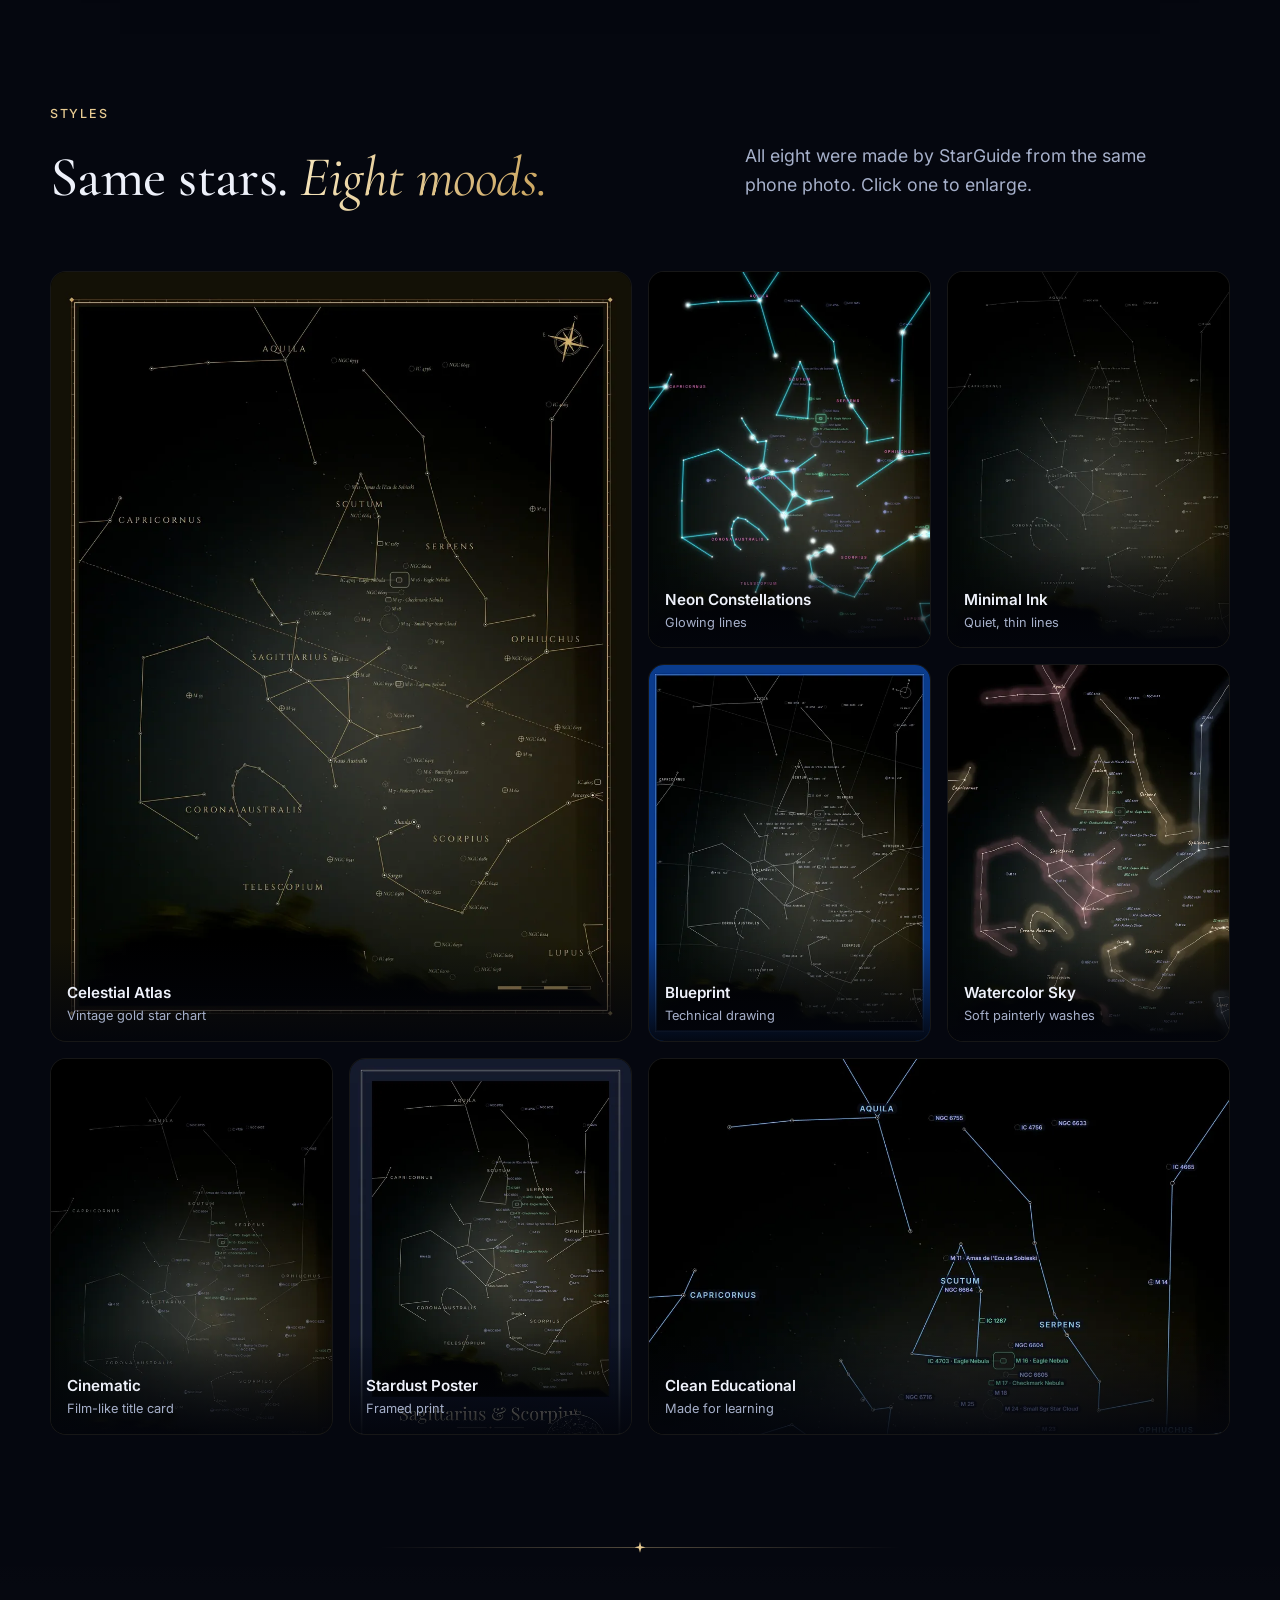
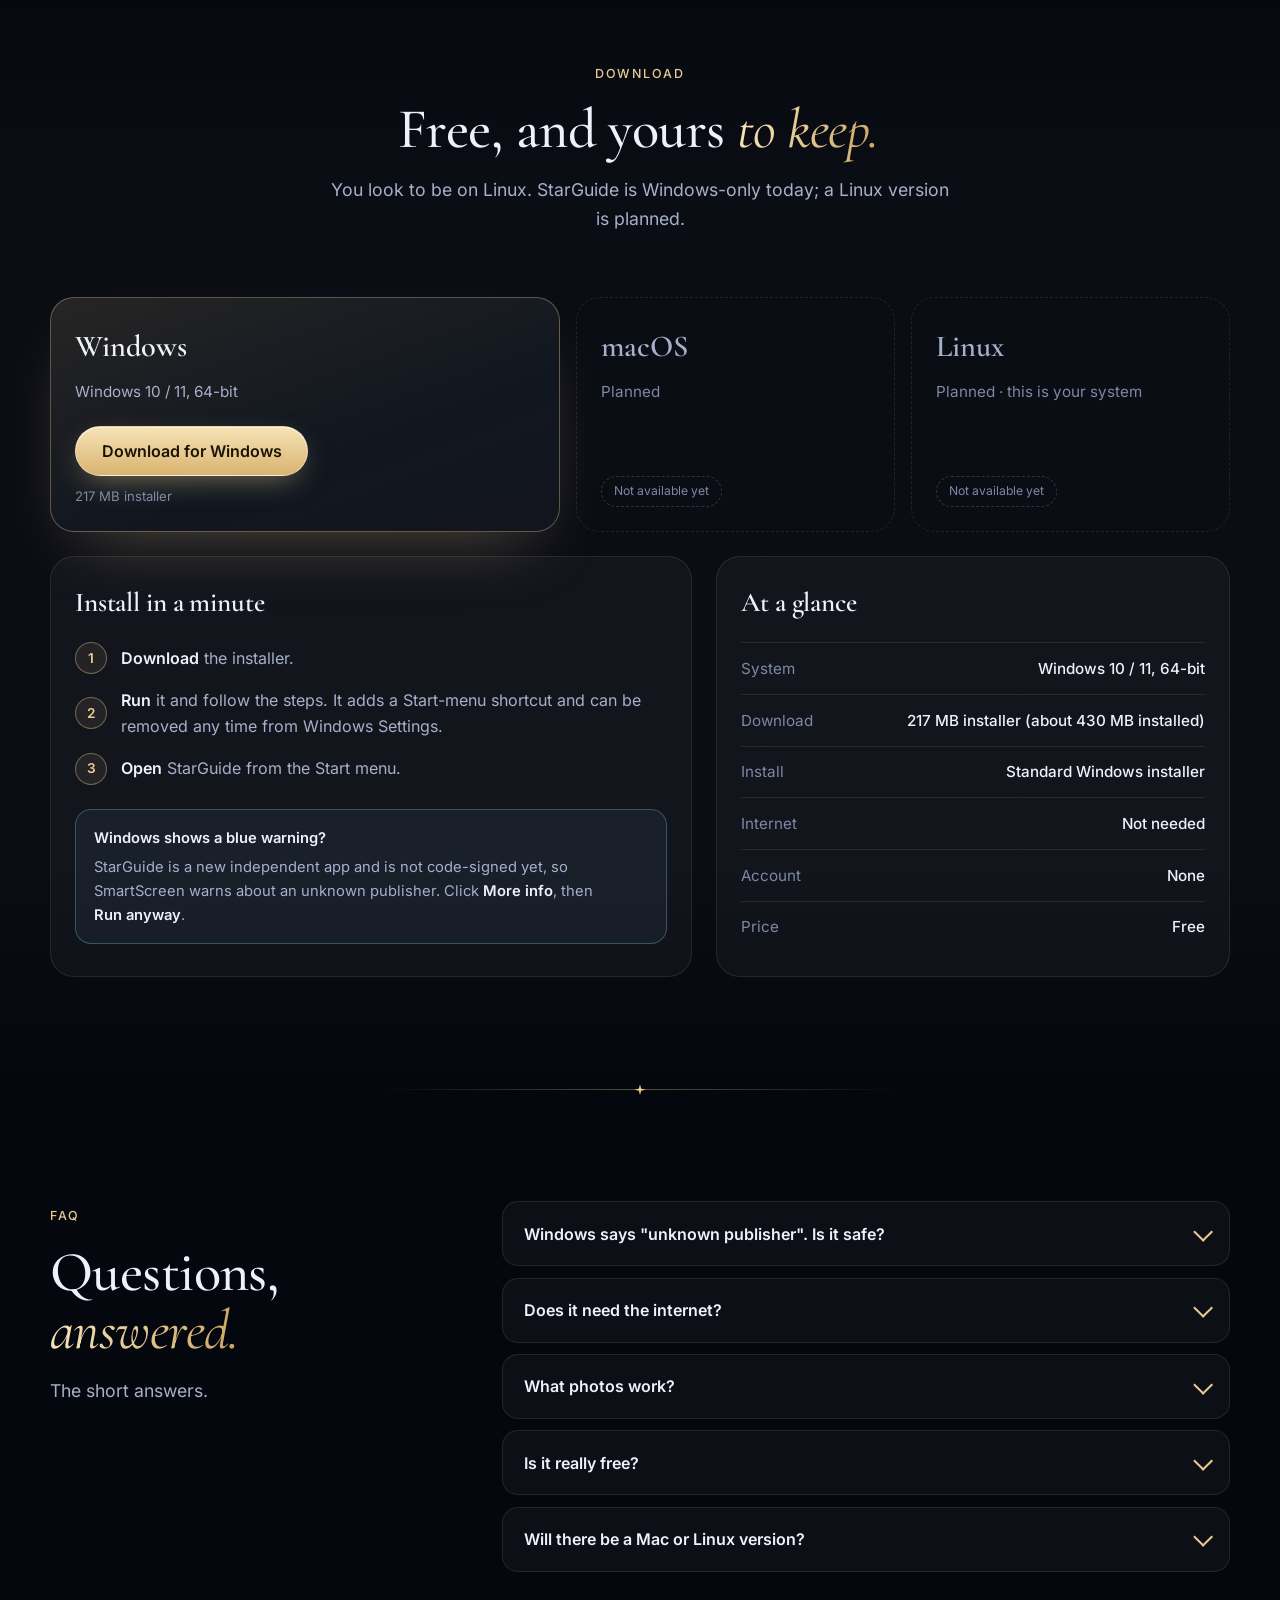
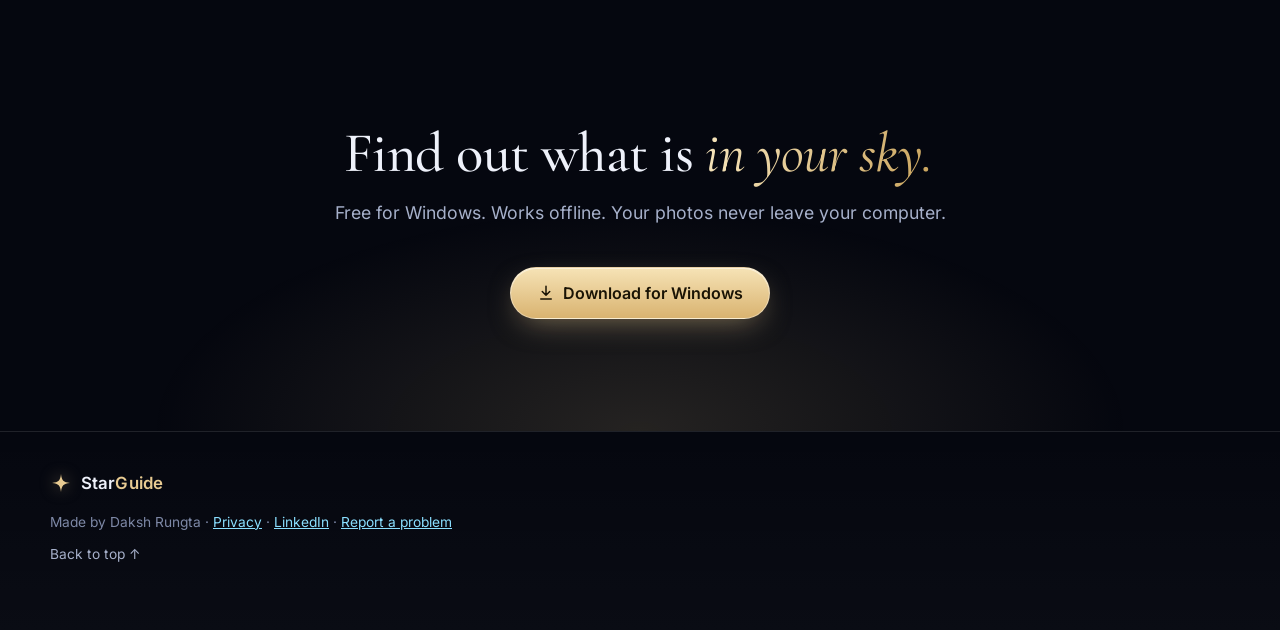
==== commit 0b9304c3: "Add GitHub Issues link for reporting problems" ====
--- a/index.html
+++ b/index.html
@@ -344,7 +344,7 @@
   <div class="wrap foot__in">
     <div>
       <a class="brand" href="#top"><svg class="brand__mark" viewBox="0 0 64 64" aria-hidden="true"><path d="M32 6C34 25 39 30 58 32C39 34 34 39 32 58C30 39 25 34 6 32C25 30 30 25 32 6Z" fill="currentColor"/></svg><span>Star<b>Guide</b></span></a>
-      <p>Made by Daksh Rungta · <a href="privacy.html">Privacy</a> · <a href="https://www.linkedin.com/in/daksh-rungta/" rel="noopener">LinkedIn</a></p>
+      <p>Made by Daksh Rungta · <a href="privacy.html">Privacy</a> · <a href="https://www.linkedin.com/in/daksh-rungta/" rel="noopener">LinkedIn</a> · <a href="https://github.com/44-61-6B-73-68/StarGuide-releases/issues" rel="noopener">Report a problem</a></p>
       <p><a class="totop" href="#top">Back to top ↑</a></p>
     </div>
   </div>
